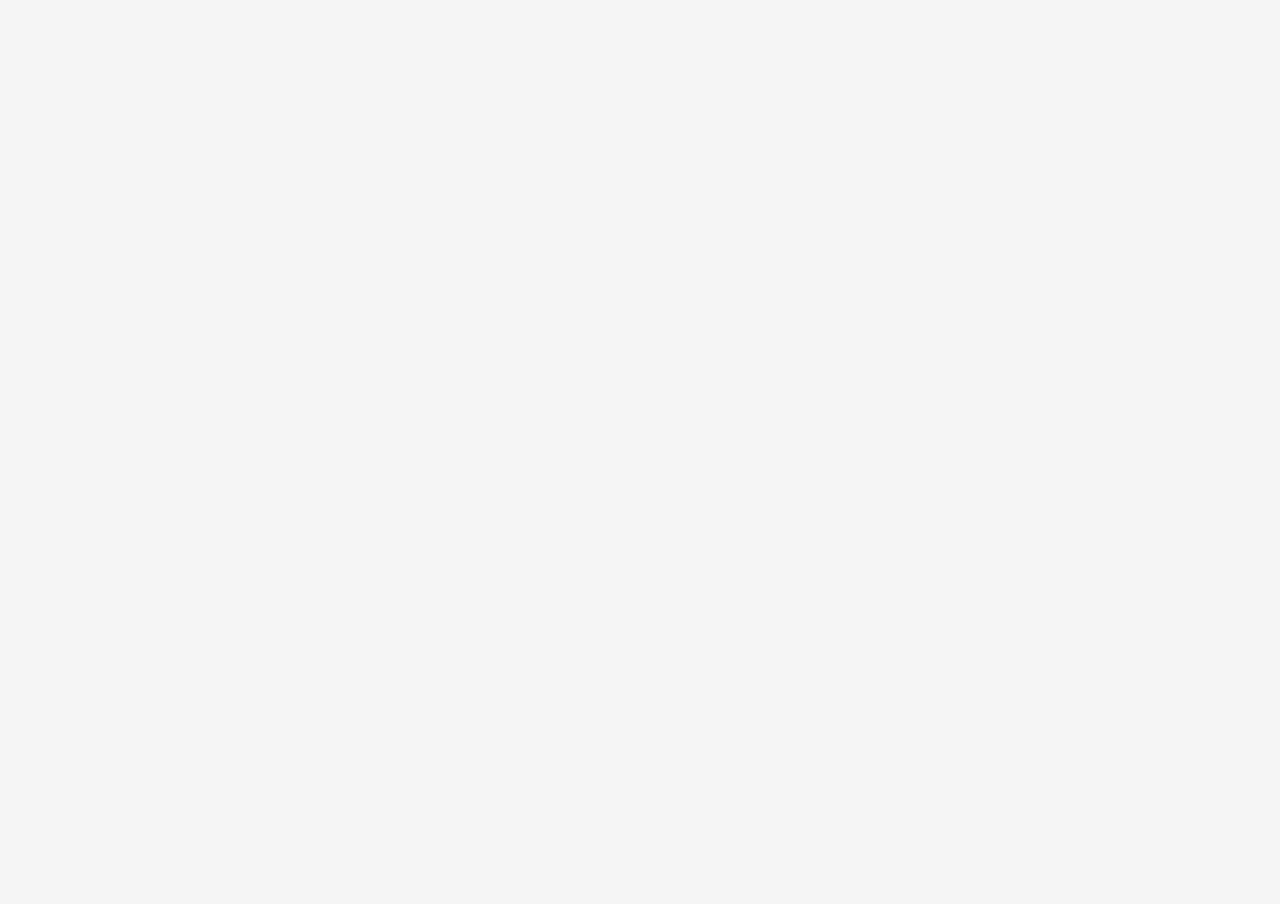
==== index.html @ a0209d15 "Initial CV website" ====
<!DOCTYPE html>
<html lang="en">
<head>
    <meta charset="UTF-8">
    <meta name="viewport" content="width=device-width, initial-scale=1.0">
    <title>My CV</title>

    <style>
        * {
            box-sizing: border-box;
        }

        html,
        body {
            margin: 0;
            padding: 0;
            width: 100%;
            height: 100%;
            background: #f5f5f5;
        }

        iframe {
            width: 100%;
            height: 100vh;
            border: none;
        }
    </style>
</head>

<body>

    <iframe
        src="cv.pdf"
        title="CV">
    </iframe>

</body>
</html>
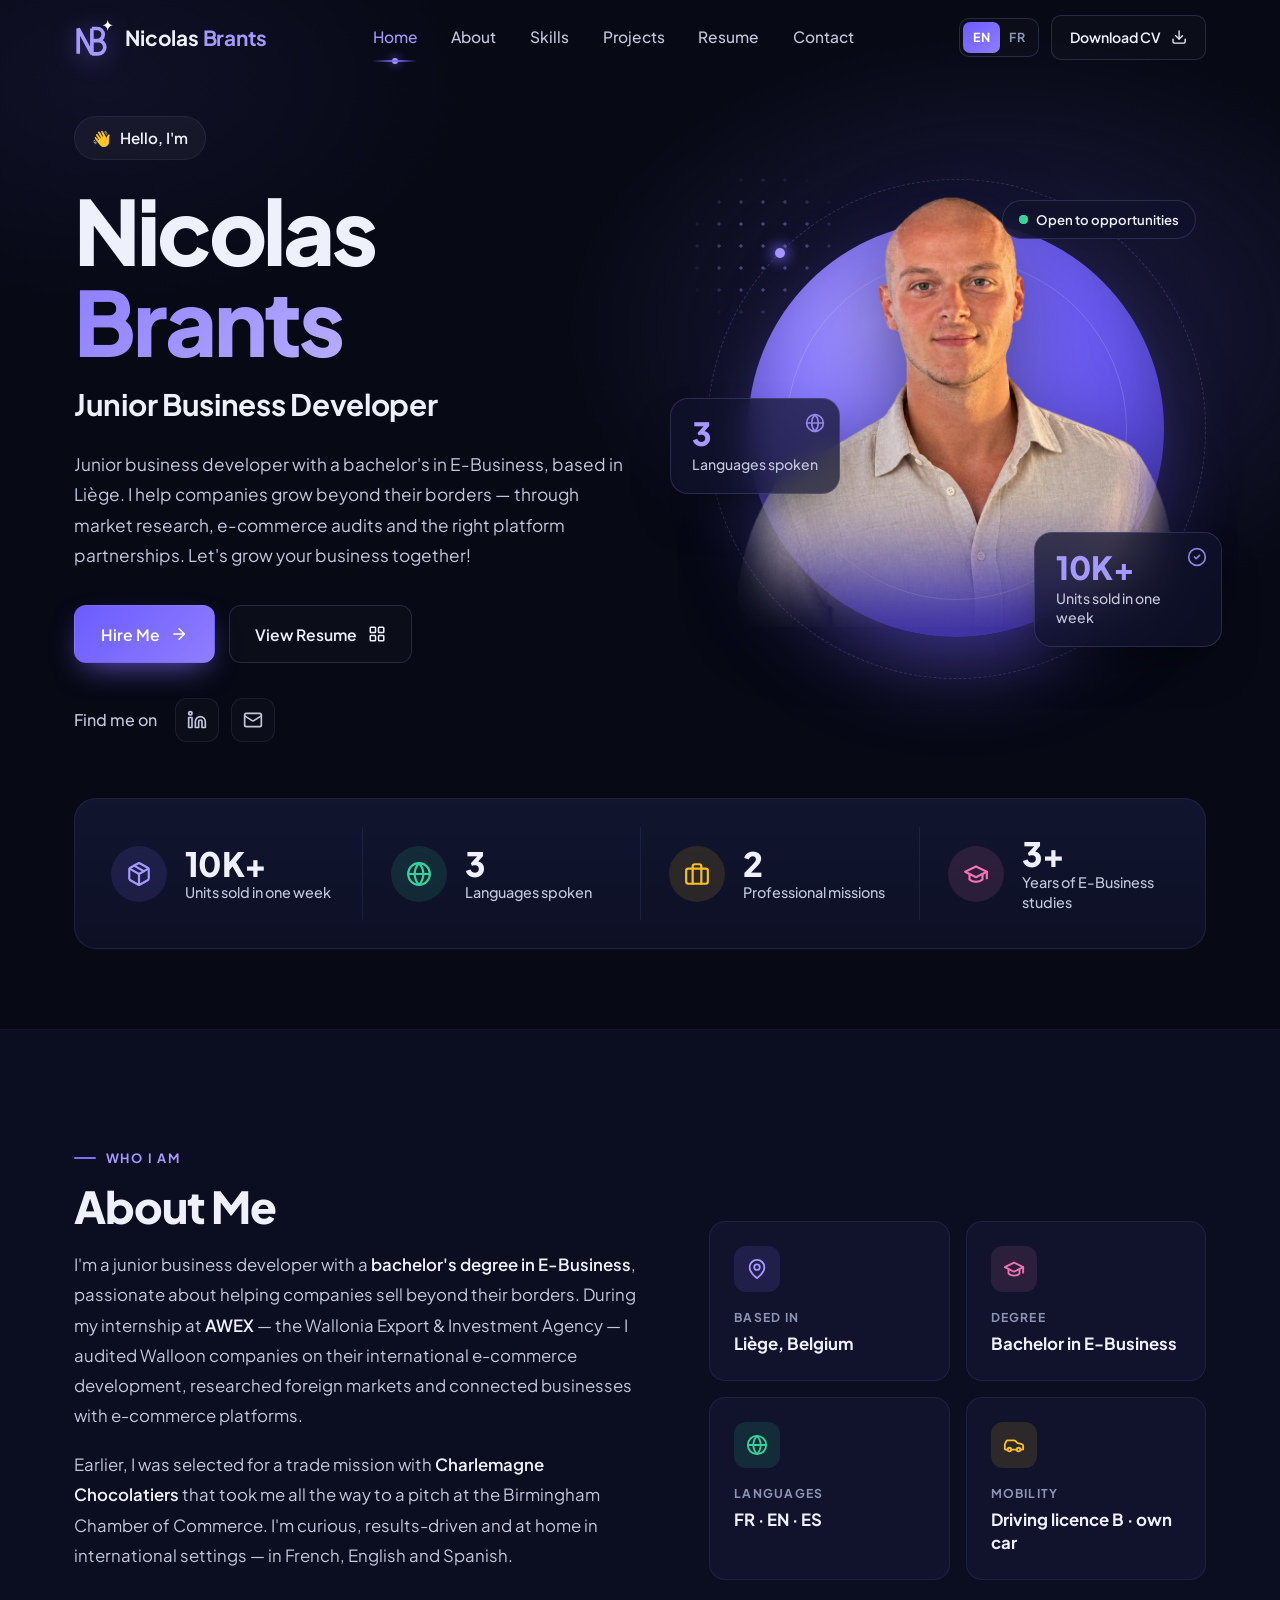
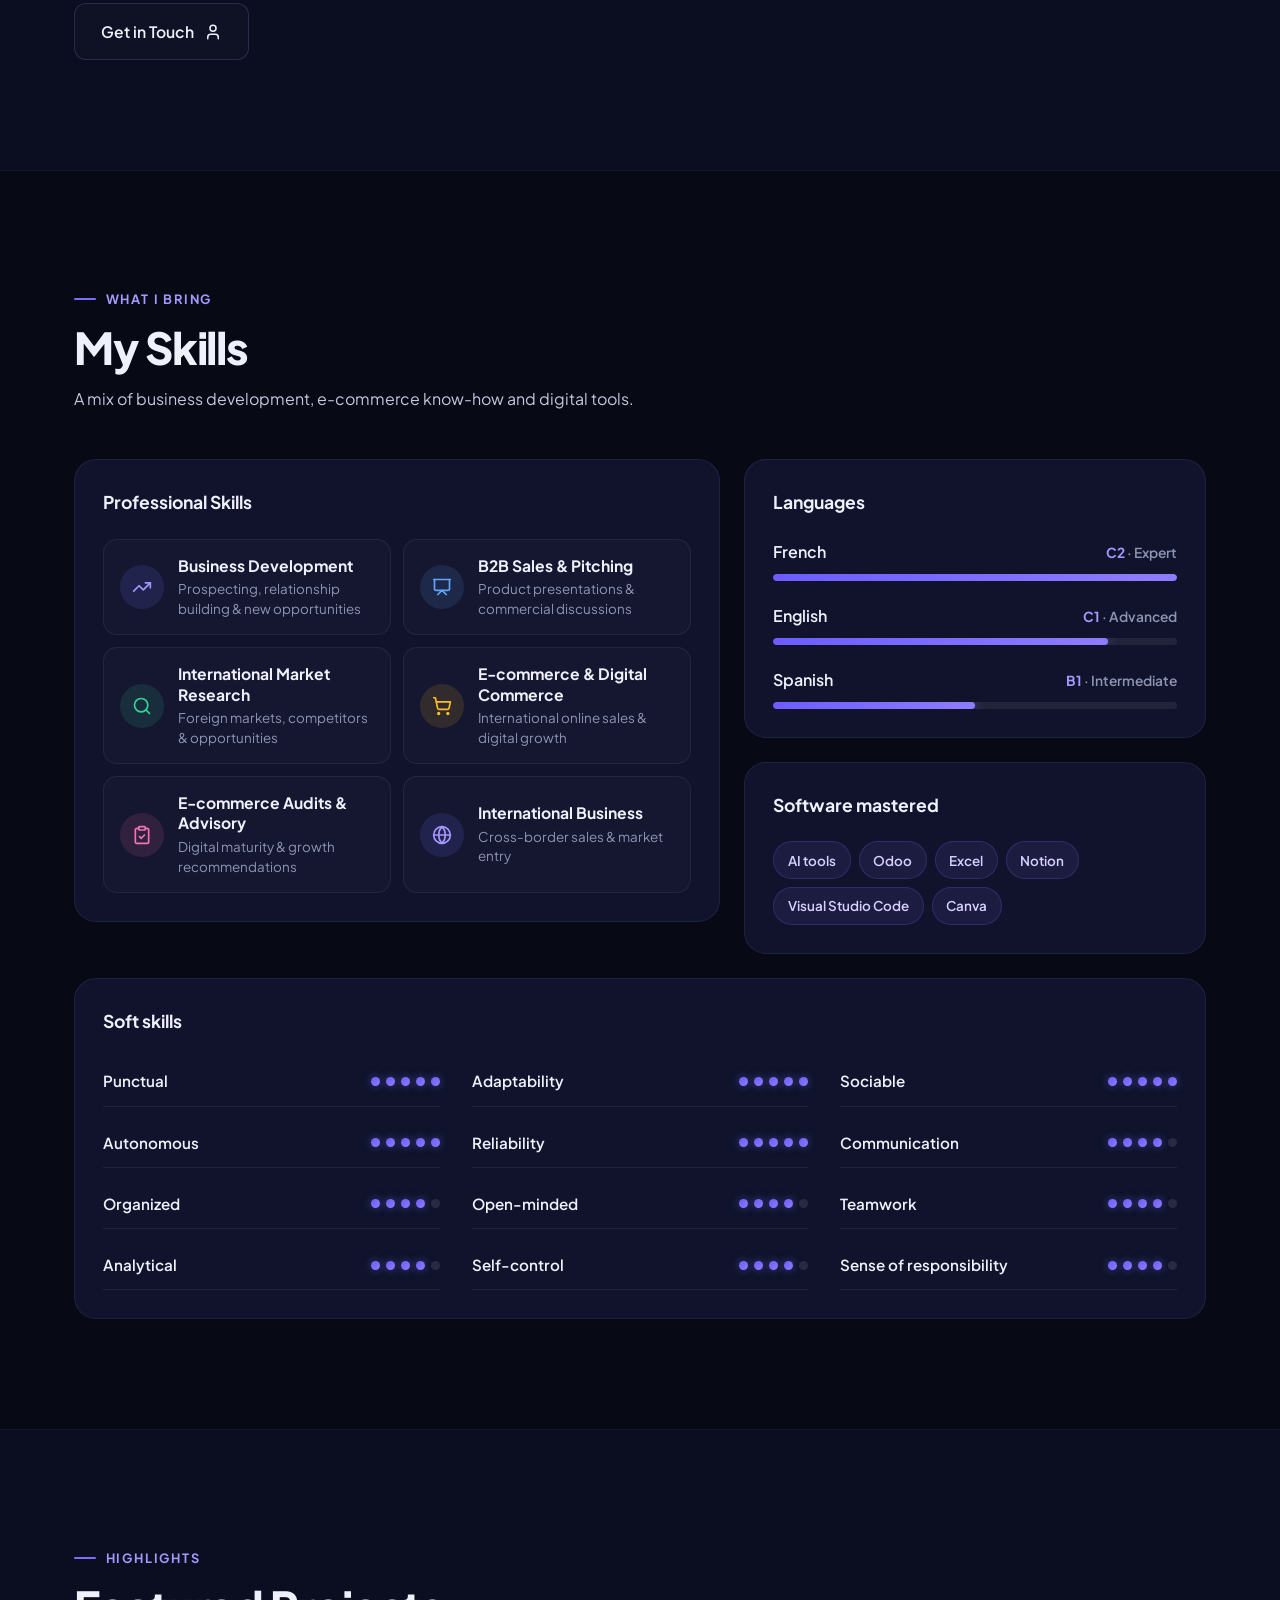
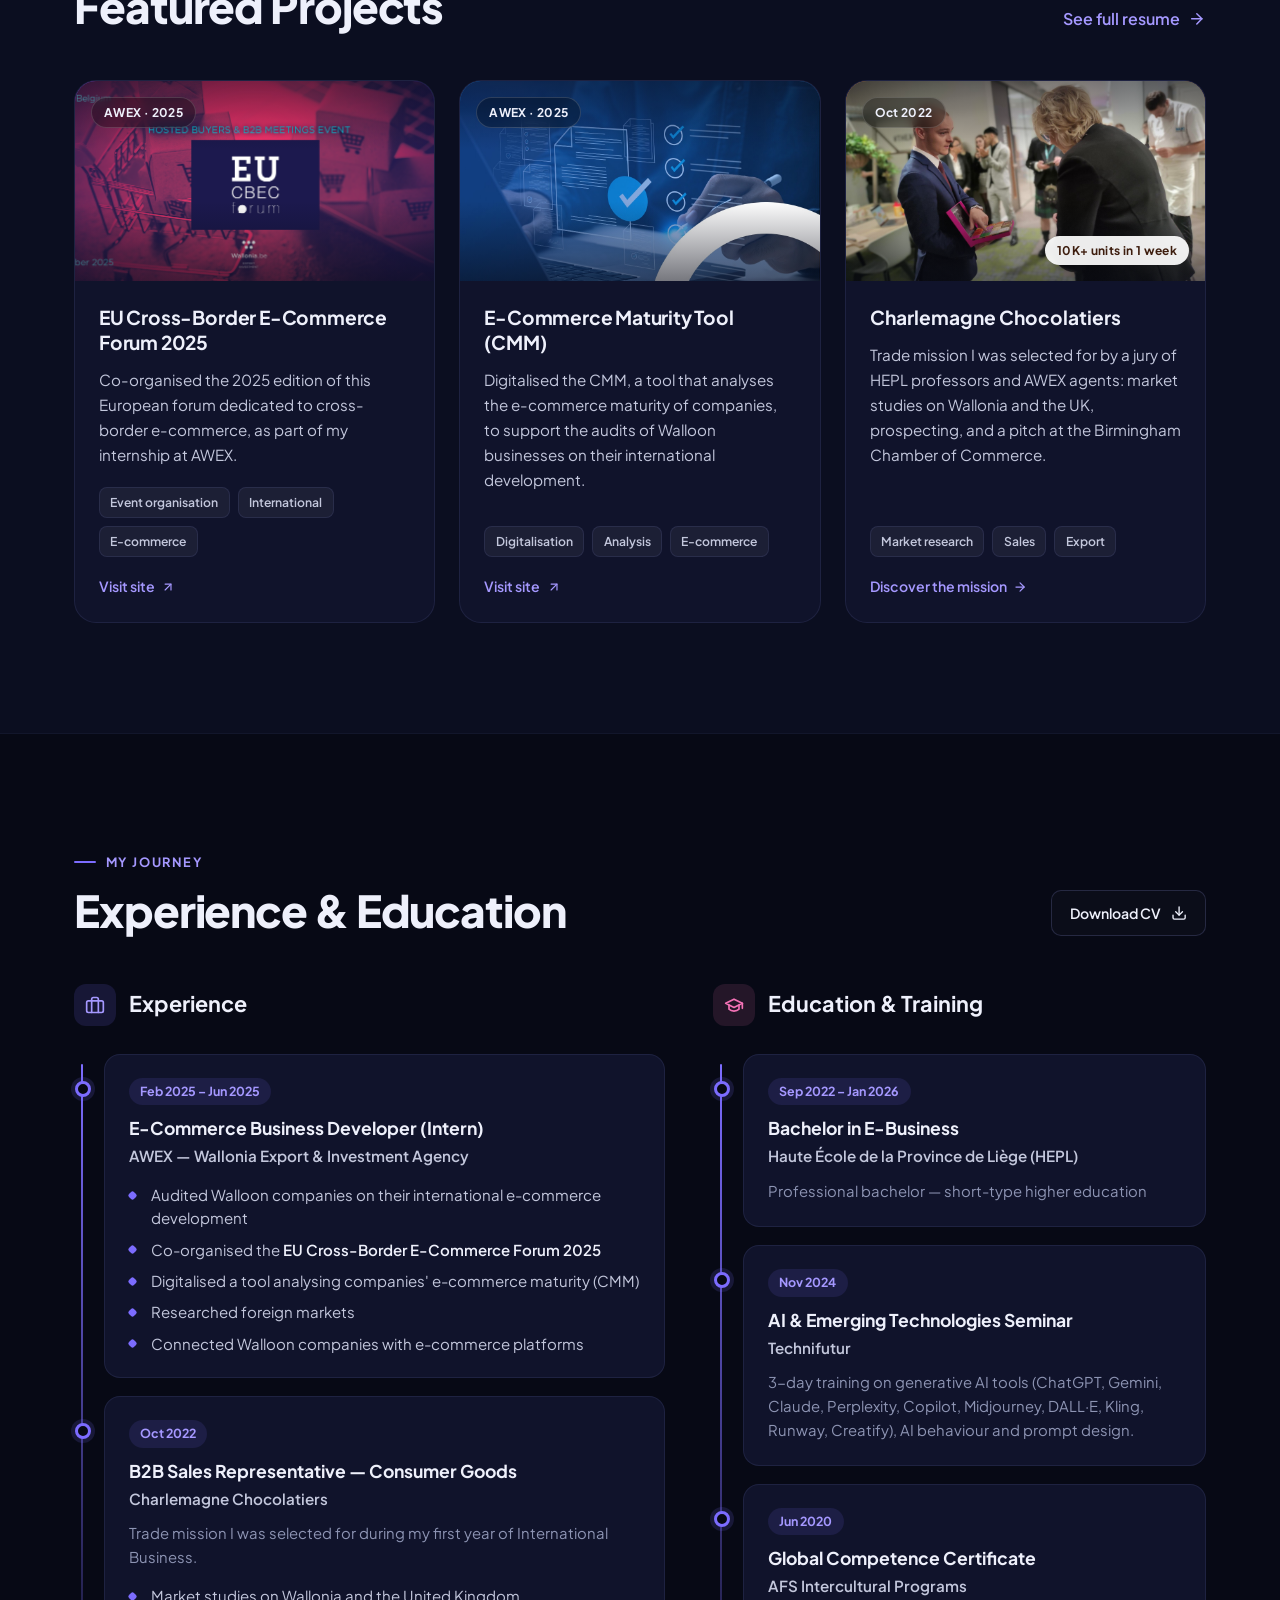
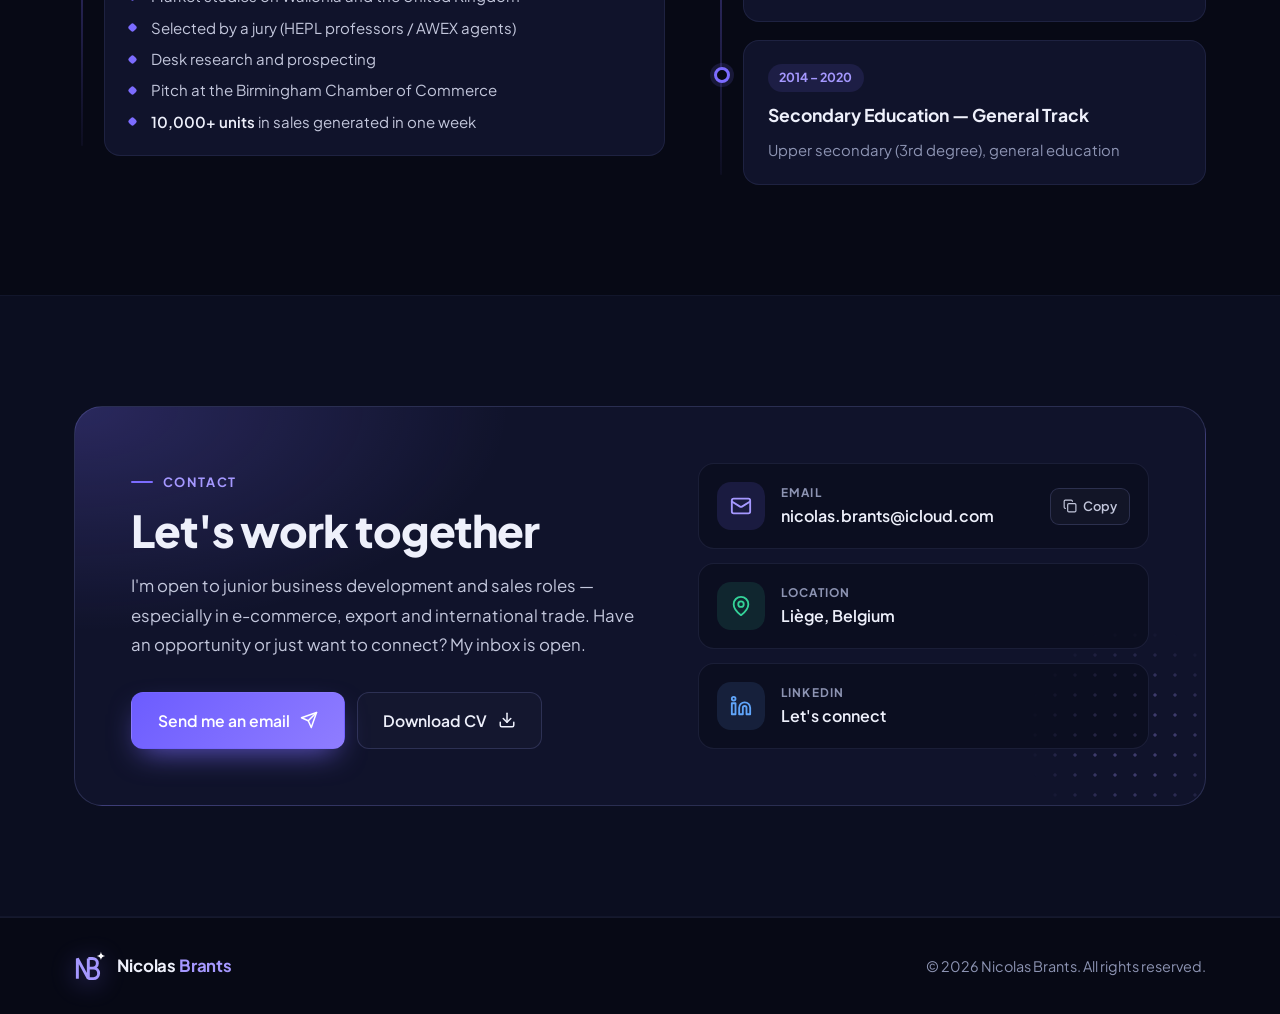
==== commit 0d6bfdb2: "Replace old CV page with the new personal website Bilingual (EN/FR) CV site: hero with portrait, ski" ====
--- a/index.html
+++ b/index.html
@@ -1,38 +1,623 @@
 <!DOCTYPE html>
 <html lang="en">
 <head>
-    <meta charset="UTF-8">
-    <meta name="viewport" content="width=device-width, initial-scale=1.0">
-    <title>My CV</title>
-
-    <style>
-        * {
-            box-sizing: border-box;
-        }
-
-        html,
-        body {
-            margin: 0;
-            padding: 0;
-            width: 100%;
-            height: 100%;
-            background: #f5f5f5;
-        }
-
-        iframe {
-            width: 100%;
-            height: 100vh;
-            border: none;
-        }
-    </style>
+  <meta charset="UTF-8">
+  <meta name="viewport" content="width=device-width, initial-scale=1">
+  <title>Nicolas Brants — Junior Business Developer</title>
+  <meta name="description" content="Nicolas Brants is a junior business developer specialised in e-commerce and international business, based in Liège, Belgium.">
+  <meta name="theme-color" content="#070915">
+  <meta property="og:type" content="website">
+  <meta property="og:title" content="Nicolas Brants — Junior Business Developer">
+  <meta property="og:description" content="Junior business developer specialised in e-commerce and international business, based in Liège, Belgium.">
+  <link rel="icon" href="assets/favicon.svg" type="image/svg+xml">
+  <link rel="preconnect" href="https://fonts.googleapis.com">
+  <link rel="preconnect" href="https://fonts.gstatic.com" crossorigin>
+  <link href="https://fonts.googleapis.com/css2?family=Plus+Jakarta+Sans:wght@400;500;600;700;800&display=swap" rel="stylesheet">
+  <link rel="stylesheet" href="css/styles.css">
+  <script>document.documentElement.classList.add('js');</script>
 </head>
-
 <body>
 
-    <iframe
-        src="cv.pdf"
-        title="CV">
-    </iframe>
-
+  <!-- Icon sprite -->
+  <svg width="0" height="0" style="position:absolute" aria-hidden="true">
+    <defs>
+      <g id="logo-nb">
+        <path d="M24 74V26L50 74V26M50 26H60A11.5 11.5 0 0 1 60 49H50M50 49H62A12.5 12.5 0 0 1 62 74H50" fill="none" stroke="#a598ff" stroke-width="7" stroke-linejoin="bevel"/>
+        <path d="M80 10Q81.2 18.8 90 20Q81.2 21.2 80 30Q78.8 21.2 70 20Q78.8 18.8 80 10Z" fill="#fff"/>
+      </g>
+    </defs>
+    <symbol id="i-arrow-right" viewBox="0 0 24 24"><path d="M5 12h14"/><path d="m12 5 7 7-7 7"/></symbol>
+    <symbol id="i-arrow-up-right" viewBox="0 0 24 24"><path d="M7 7h10v10"/><path d="M7 17 17 7"/></symbol>
+    <symbol id="i-arrow-up" viewBox="0 0 24 24"><path d="m5 12 7-7 7 7"/><path d="M12 19V5"/></symbol>
+    <symbol id="i-download" viewBox="0 0 24 24"><path d="M21 15v4a2 2 0 0 1-2 2H5a2 2 0 0 1-2-2v-4"/><path d="m7 10 5 5 5-5"/><path d="M12 15V3"/></symbol>
+    <symbol id="i-grid" viewBox="0 0 24 24"><rect width="7" height="7" x="3" y="3" rx="1"/><rect width="7" height="7" x="14" y="3" rx="1"/><rect width="7" height="7" x="14" y="14" rx="1"/><rect width="7" height="7" x="3" y="14" rx="1"/></symbol>
+    <symbol id="i-linkedin" viewBox="0 0 24 24"><path d="M16 8a6 6 0 0 1 6 6v7h-4v-7a2 2 0 0 0-2-2 2 2 0 0 0-2 2v7h-4v-7a6 6 0 0 1 6-6z"/><rect width="4" height="12" x="2" y="9"/><circle cx="4" cy="4" r="2"/></symbol>
+    <symbol id="i-mail" viewBox="0 0 24 24"><rect width="20" height="16" x="2" y="4" rx="2"/><path d="m22 7-8.97 5.7a1.94 1.94 0 0 1-2.06 0L2 7"/></symbol>
+    <symbol id="i-map-pin" viewBox="0 0 24 24"><path d="M20 10c0 6-8 12-8 12s-8-6-8-12a8 8 0 0 1 16 0Z"/><circle cx="12" cy="10" r="3"/></symbol>
+    <symbol id="i-globe" viewBox="0 0 24 24"><circle cx="12" cy="12" r="10"/><path d="M12 2a14.5 14.5 0 0 0 0 20 14.5 14.5 0 0 0 0-20"/><path d="M2 12h20"/></symbol>
+    <symbol id="i-check-circle" viewBox="0 0 24 24"><circle cx="12" cy="12" r="10"/><path d="m9 12 2 2 4-4"/></symbol>
+    <symbol id="i-trending-up" viewBox="0 0 24 24"><path d="M22 7 13.5 15.5 8.5 10.5 2 17"/><path d="M16 7h6v6"/></symbol>
+    <symbol id="i-briefcase" viewBox="0 0 24 24"><rect width="20" height="14" x="2" y="7" rx="2"/><path d="M16 21V5a2 2 0 0 0-2-2h-4a2 2 0 0 0-2 2v16"/></symbol>
+    <symbol id="i-graduation" viewBox="0 0 24 24"><path d="M22 10v6"/><path d="M2 10l10-5 10 5-10 5z"/><path d="M6 12v5c3 3 9 3 12 0v-5"/></symbol>
+    <symbol id="i-award" viewBox="0 0 24 24"><circle cx="12" cy="8" r="6"/><path d="M15.48 12.89 17 22l-5-3-5 3 1.52-9.11"/></symbol>
+    <symbol id="i-cart" viewBox="0 0 24 24"><circle cx="8" cy="21" r="1"/><circle cx="19" cy="21" r="1"/><path d="M2.05 2.05h2l2.66 12.42a2 2 0 0 0 2 1.58h9.78a2 2 0 0 0 1.95-1.57l1.65-7.43H5.12"/></symbol>
+    <symbol id="i-search" viewBox="0 0 24 24"><circle cx="11" cy="11" r="8"/><path d="m21 21-4.3-4.3"/></symbol>
+    <symbol id="i-user" viewBox="0 0 24 24"><path d="M19 21v-2a4 4 0 0 0-4-4H9a4 4 0 0 0-4 4v2"/><circle cx="12" cy="7" r="4"/></symbol>
+    <symbol id="i-clipboard" viewBox="0 0 24 24"><rect width="8" height="4" x="8" y="2" rx="1"/><path d="M16 4h2a2 2 0 0 1 2 2v14a2 2 0 0 1-2 2H6a2 2 0 0 1-2-2V6a2 2 0 0 1 2-2h2"/><path d="m9 14 2 2 4-4"/></symbol>
+    <symbol id="i-calendar" viewBox="0 0 24 24"><rect width="18" height="18" x="3" y="4" rx="2"/><path d="M16 2v4"/><path d="M8 2v4"/><path d="M3 10h18"/></symbol>
+    <symbol id="i-presentation" viewBox="0 0 24 24"><path d="M2 3h20"/><path d="M21 3v11a2 2 0 0 1-2 2H5a2 2 0 0 1-2-2V3"/><path d="m7 21 5-5 5 5"/></symbol>
+    <symbol id="i-monitor" viewBox="0 0 24 24"><rect width="20" height="14" x="2" y="3" rx="2"/><path d="M8 21h8"/><path d="M12 17v4"/></symbol>
+    <symbol id="i-sparkles" viewBox="0 0 24 24"><path d="M9.94 15.5A2 2 0 0 0 8.5 14.06l-6.14-1.58a.5.5 0 0 1 0-.96L8.5 9.94A2 2 0 0 0 9.94 8.5l1.58-6.14a.5.5 0 0 1 .96 0L14.06 8.5a2 2 0 0 0 1.44 1.44l6.14 1.58a.5.5 0 0 1 0 .96L15.5 14.06a2 2 0 0 0-1.44 1.44l-1.58 6.14a.5.5 0 0 1-.96 0z"/><path d="M20 3v4"/><path d="M22 5h-4"/></symbol>
+    <symbol id="i-package" viewBox="0 0 24 24"><path d="m7.5 4.27 9 5.15"/><path d="M21 8a2 2 0 0 0-1-1.73l-7-4a2 2 0 0 0-2 0l-7 4A2 2 0 0 0 3 8v8a2 2 0 0 0 1 1.73l7 4a2 2 0 0 0 2 0l7-4A2 2 0 0 0 21 16Z"/><path d="m3.3 7 8.7 5 8.7-5"/><path d="M12 22V12"/></symbol>
+    <symbol id="i-car" viewBox="0 0 24 24"><path d="M19 17h2c.6 0 1-.4 1-1v-3c0-.9-.7-1.7-1.5-1.9C18.7 10.6 16 10 16 10s-1.3-1.4-2.2-2.3c-.5-.4-1.1-.7-1.8-.7H5c-.6 0-1.1.4-1.4.9l-1.4 2.9A3.7 3.7 0 0 0 2 12v4c0 .6.4 1 1 1h2"/><circle cx="7" cy="17" r="2"/><path d="M9 17h6"/><circle cx="17" cy="17" r="2"/></symbol>
+    <symbol id="i-menu" viewBox="0 0 24 24"><path d="M4 6h16"/><path d="M4 12h16"/><path d="M4 18h16"/></symbol>
+    <symbol id="i-x" viewBox="0 0 24 24"><path d="M18 6 6 18"/><path d="m6 6 12 12"/></symbol>
+    <symbol id="i-copy" viewBox="0 0 24 24"><rect width="14" height="14" x="8" y="8" rx="2"/><path d="M4 16c-1.1 0-2-.9-2-2V4c0-1.1.9-2 2-2h10c1.1 0 2 .9 2 2"/></symbol>
+    <symbol id="i-send" viewBox="0 0 24 24"><path d="m22 2-7 20-4-9-9-4Z"/><path d="M22 2 11 13"/></symbol>
+  </svg>
+
+  <a class="skip-link" href="#main" data-i18n="nav.skip">Skip to content</a>
+
+  <!-- ============ HEADER ============ -->
+  <header class="site-header">
+    <div class="container nav-wrap">
+      <a href="#home" class="brand" aria-label="Nicolas Brants">
+        <svg class="brand-mark" viewBox="16 6 76 76" aria-hidden="true"><use href="#logo-nb"/></svg>
+        <span class="brand-name">Nicolas <span class="accent">Brants</span></span>
+      </a>
+
+      <nav class="nav" id="nav" data-i18n-attr="aria-label:nav.label" aria-label="Main navigation">
+        <ul class="nav-links">
+          <li><a href="#home" data-i18n="nav.home">Home</a></li>
+          <li><a href="#about" data-i18n="nav.about">About</a></li>
+          <li><a href="#skills" data-i18n="nav.skills">Skills</a></li>
+          <li><a href="#projects" data-i18n="nav.projects">Projects</a></li>
+          <li><a href="#resume" data-i18n="nav.resume">Resume</a></li>
+          <li><a href="#contact" data-i18n="nav.contact">Contact</a></li>
+        </ul>
+        <a class="btn btn-primary nav-cv-mobile" href="assets/Nicolas-Brants-CV.pdf" data-i18n-attr="href:cv.file" download>
+          <span data-i18n="nav.cv">Download CV</span>
+          <svg class="icon" aria-hidden="true"><use href="#i-download"/></svg>
+        </a>
+      </nav>
+
+      <div class="nav-actions">
+        <div class="lang-switch" role="group" data-i18n-attr="aria-label:nav.lang" aria-label="Language">
+          <button type="button" data-lang="en" aria-pressed="true">EN</button>
+          <button type="button" data-lang="fr" aria-pressed="false">FR</button>
+        </div>
+        <a class="btn btn-outline btn-sm cv-btn" href="assets/Nicolas-Brants-CV.pdf" data-i18n-attr="href:cv.file" download>
+          <span data-i18n="nav.cv">Download CV</span>
+          <svg class="icon" aria-hidden="true"><use href="#i-download"/></svg>
+        </a>
+        <button class="menu-toggle" type="button" aria-expanded="false" aria-controls="nav" aria-label="Open menu">
+          <svg class="icon" aria-hidden="true"><use href="#i-menu"/></svg>
+        </button>
+      </div>
+    </div>
+  </header>
+
+  <main id="main">
+
+    <!-- ============ HERO ============ -->
+    <section class="hero" id="home">
+      <div class="container hero-grid">
+        <div class="hero-content">
+          <span class="hello-badge reveal"><span class="wave" aria-hidden="true">👋</span><span data-i18n="hero.hello">Hello, I'm</span></span>
+          <h1 class="hero-name reveal" style="--d:1">Nicolas <span class="gradient-text">Brants</span></h1>
+          <p class="hero-role reveal" style="--d:2" data-i18n="hero.role">Junior Business Developer</p>
+          <p class="hero-pitch reveal" style="--d:3" data-i18n="hero.pitch">Junior business developer with a bachelor's in E-Business, based in Liège. I help companies grow beyond their borders — through market research, e-commerce audits and the right platform partnerships. Let's grow your business together!</p>
+          <div class="hero-ctas reveal" style="--d:4">
+            <a href="#contact" class="btn btn-primary">
+              <span data-i18n="hero.hire">Hire Me</span>
+              <svg class="icon" aria-hidden="true"><use href="#i-arrow-right"/></svg>
+            </a>
+            <a href="#resume" class="btn btn-outline">
+              <span data-i18n="hero.view">View Resume</span>
+              <svg class="icon" aria-hidden="true"><use href="#i-grid"/></svg>
+            </a>
+          </div>
+          <div class="hero-social reveal" style="--d:5">
+            <span data-i18n="hero.find">Find me on</span>
+            <a class="social" href="https://www.linkedin.com/in/nicolas-brants-32a465228/" target="_blank" rel="noopener" aria-label="LinkedIn">
+              <svg class="icon" aria-hidden="true"><use href="#i-linkedin"/></svg>
+            </a>
+            <a class="social" href="mailto:nicolas.brants@icloud.com" aria-label="Email">
+              <svg class="icon" aria-hidden="true"><use href="#i-mail"/></svg>
+            </a>
+          </div>
+        </div>
+
+        <div class="hero-visual reveal" style="--d:2">
+          <div class="dot-grid" aria-hidden="true"></div>
+          <div class="hero-orbit" aria-hidden="true"></div>
+          <div class="hero-circle">
+            <span class="monogram" aria-hidden="true">NB</span>
+          </div>
+          <!-- Cut-out portrait (transparent PNG); the "NB" monogram shows if it's missing -->
+          <img class="hero-photo" src="assets/photo.png" alt="Nicolas Brants" width="900" height="886" onerror="this.remove()">
+
+          <div class="float-card float-card--left">
+            <svg class="icon" aria-hidden="true"><use href="#i-globe"/></svg>
+            <strong data-count="3">3</strong>
+            <span data-i18n="stats.languages">Languages spoken</span>
+          </div>
+          <div class="float-card float-card--right">
+            <svg class="icon" aria-hidden="true"><use href="#i-check-circle"/></svg>
+            <strong data-count="10" data-suffix="K+">10K+</strong>
+            <span data-i18n="stats.units">Units sold in one week</span>
+          </div>
+          <div class="status-pill">
+            <span class="pulse" aria-hidden="true"></span>
+            <span data-i18n="hero.status">Open to opportunities</span>
+          </div>
+        </div>
+      </div>
+
+      <div class="container">
+        <div class="stats-bar reveal">
+          <div class="stat">
+            <span class="stat-icon tint-purple"><svg class="icon" aria-hidden="true"><use href="#i-package"/></svg></span>
+            <div>
+              <strong class="stat-value" data-count="10" data-suffix="K+">10K+</strong>
+              <span class="stat-label" data-i18n="stats.units">Units sold in one week</span>
+            </div>
+          </div>
+          <div class="stat">
+            <span class="stat-icon tint-green"><svg class="icon" aria-hidden="true"><use href="#i-globe"/></svg></span>
+            <div>
+              <strong class="stat-value" data-count="3">3</strong>
+              <span class="stat-label" data-i18n="stats.languages">Languages spoken</span>
+            </div>
+          </div>
+          <div class="stat">
+            <span class="stat-icon tint-orange"><svg class="icon" aria-hidden="true"><use href="#i-briefcase"/></svg></span>
+            <div>
+              <strong class="stat-value" data-count="2">2</strong>
+              <span class="stat-label" data-i18n="stats.missions">Professional missions</span>
+            </div>
+          </div>
+          <div class="stat">
+            <span class="stat-icon tint-pink"><svg class="icon" aria-hidden="true"><use href="#i-graduation"/></svg></span>
+            <div>
+              <strong class="stat-value" data-count="3" data-suffix="+">3+</strong>
+              <span class="stat-label" data-i18n="stats.years">Years of E-Business studies</span>
+            </div>
+          </div>
+        </div>
+      </div>
+    </section>
+
+    <!-- ============ ABOUT ============ -->
+    <section class="section section--alt" id="about" aria-labelledby="about-title">
+      <div class="container about-grid">
+        <div class="about-text reveal">
+          <span class="eyebrow" data-i18n="about.eyebrow">Who I am</span>
+          <h2 class="section-title" id="about-title" data-i18n="about.title">About Me</h2>
+          <p data-i18n="about.p1">I'm a junior business developer with a <strong>bachelor's degree in E-Business</strong>, passionate about helping companies sell beyond their borders. During my internship at <strong>AWEX</strong> — the Wallonia Export &amp; Investment Agency — I audited Walloon companies on their international e-commerce development, researched foreign markets and connected businesses with e-commerce platforms.</p>
+          <p data-i18n="about.p2">Earlier, I was selected for a trade mission with <strong>Charlemagne Chocolatiers</strong> that took me all the way to a pitch at the Birmingham Chamber of Commerce. I'm curious, results-driven and at home in international settings — in French, English and Spanish.</p>
+          <div class="about-actions">
+            <a href="#contact" class="btn btn-outline">
+              <span data-i18n="about.cta">Get in Touch</span>
+              <svg class="icon" aria-hidden="true"><use href="#i-user"/></svg>
+            </a>
+          </div>
+        </div>
+
+        <ul class="facts">
+          <li class="fact reveal" style="--d:1">
+            <span class="fact-icon tint-purple"><svg class="icon" aria-hidden="true"><use href="#i-map-pin"/></svg></span>
+            <span class="fact-label" data-i18n="fact.location">Based in</span>
+            <span class="fact-value" data-i18n="fact.location.value">Liège, Belgium</span>
+          </li>
+          <li class="fact reveal" style="--d:2">
+            <span class="fact-icon tint-pink"><svg class="icon" aria-hidden="true"><use href="#i-graduation"/></svg></span>
+            <span class="fact-label" data-i18n="fact.degree">Degree</span>
+            <span class="fact-value" data-i18n="fact.degree.value">Bachelor in E-Business</span>
+          </li>
+          <li class="fact reveal" style="--d:3">
+            <span class="fact-icon tint-green"><svg class="icon" aria-hidden="true"><use href="#i-globe"/></svg></span>
+            <span class="fact-label" data-i18n="fact.languages">Languages</span>
+            <span class="fact-value">FR · EN · ES</span>
+          </li>
+          <li class="fact reveal" style="--d:4">
+            <span class="fact-icon tint-orange"><svg class="icon" aria-hidden="true"><use href="#i-car"/></svg></span>
+            <span class="fact-label" data-i18n="fact.mobility">Mobility</span>
+            <span class="fact-value" data-i18n="fact.mobility.value">Driving licence B · own car</span>
+          </li>
+        </ul>
+      </div>
+    </section>
+
+    <!-- ============ SKILLS ============ -->
+    <section class="section" id="skills" aria-labelledby="skills-title">
+      <div class="container">
+        <div class="section-head reveal">
+          <div>
+            <span class="eyebrow" data-i18n="skills.eyebrow">What I bring</span>
+            <h2 class="section-title" id="skills-title" data-i18n="skills.title">My Skills</h2>
+            <p class="section-sub" data-i18n="skills.sub">A mix of business development, e-commerce know-how and digital tools.</p>
+          </div>
+        </div>
+
+        <div class="skills-grid">
+          <div class="card reveal">
+            <h3 class="card-title" data-i18n="skills.expertise">Professional Skills</h3>
+            <ul class="expertise">
+              <li class="skill-tile">
+                <span class="tile-icon tint-purple"><svg class="icon" aria-hidden="true"><use href="#i-trending-up"/></svg></span>
+                <div><h4 data-i18n="s1.t">Business Development</h4><p data-i18n="s1.d">Prospecting, relationship building &amp; new opportunities</p></div>
+              </li>
+              <li class="skill-tile">
+                <span class="tile-icon tint-blue"><svg class="icon" aria-hidden="true"><use href="#i-presentation"/></svg></span>
+                <div><h4 data-i18n="s2.t">B2B Sales &amp; Pitching</h4><p data-i18n="s2.d">Product presentations &amp; commercial discussions</p></div>
+              </li>
+              <li class="skill-tile">
+                <span class="tile-icon tint-green"><svg class="icon" aria-hidden="true"><use href="#i-search"/></svg></span>
+                <div><h4 data-i18n="s3.t">International Market Research</h4><p data-i18n="s3.d">Foreign markets, competitors &amp; opportunities</p></div>
+              </li>
+              <li class="skill-tile">
+                <span class="tile-icon tint-orange"><svg class="icon" aria-hidden="true"><use href="#i-cart"/></svg></span>
+                <div><h4 data-i18n="s4.t">E-commerce &amp; Digital Commerce</h4><p data-i18n="s4.d">International online sales &amp; digital growth</p></div>
+              </li>
+              <li class="skill-tile">
+                <span class="tile-icon tint-pink"><svg class="icon" aria-hidden="true"><use href="#i-clipboard"/></svg></span>
+                <div><h4 data-i18n="s5.t">E-commerce Audits &amp; Advisory</h4><p data-i18n="s5.d">Digital maturity &amp; growth recommendations</p></div>
+              </li>
+              <li class="skill-tile">
+                <span class="tile-icon tint-purple"><svg class="icon" aria-hidden="true"><use href="#i-globe"/></svg></span>
+                <div><h4 data-i18n="s6.t">International Business</h4><p data-i18n="s6.d">Cross-border sales &amp; market entry</p></div>
+              </li>
+            </ul>
+          </div>
+
+          <div class="skills-side">
+            <div class="card reveal" style="--d:1">
+              <h3 class="card-title" data-i18n="skills.languages">Languages</h3>
+              <div class="lang">
+                <div class="lang-row"><span class="lang-name" data-i18n="lang.fr">French</span><span class="lang-level"><b>C2</b> · <span data-i18n="lang.c2">Expert</span></span></div>
+                <div class="bar"><span class="bar-fill" style="--level:100%"></span></div>
+              </div>
+              <div class="lang">
+                <div class="lang-row"><span class="lang-name" data-i18n="lang.en">English</span><span class="lang-level"><b>C1</b> · <span data-i18n="lang.c1">Advanced</span></span></div>
+                <div class="bar"><span class="bar-fill" style="--level:83%"></span></div>
+              </div>
+              <div class="lang">
+                <div class="lang-row"><span class="lang-name" data-i18n="lang.es">Spanish</span><span class="lang-level"><b>B1</b> · <span data-i18n="lang.b1">Intermediate</span></span></div>
+                <div class="bar"><span class="bar-fill" style="--level:50%"></span></div>
+              </div>
+            </div>
+
+            <div class="card reveal" style="--d:2">
+              <h3 class="card-title" data-i18n="skills.software">Software mastered</h3>
+              <ul class="chips">
+                <li class="chip" data-i18n="software.ai">AI tools</li>
+                <li class="chip">Odoo</li>
+                <li class="chip">Excel</li>
+                <li class="chip">Notion</li>
+                <li class="chip">Visual Studio Code</li>
+                <li class="chip">Canva</li>
+              </ul>
+            </div>
+          </div>
+        </div>
+
+          <div class="card soft-skills reveal">
+            <h3 class="card-title" data-i18n="skills.soft">Soft skills</h3>
+            <ul class="soft-grid">
+              <li class="soft-skill">
+                <span data-i18n="soft.punctual">Punctual</span>
+                <span class="dots" data-level="5" role="img" aria-label="5/5"><i></i><i></i><i></i><i></i><i></i></span>
+              </li>
+              <li class="soft-skill">
+                <span data-i18n="soft.adaptability">Adaptability</span>
+                <span class="dots" data-level="5" role="img" aria-label="5/5"><i></i><i></i><i></i><i></i><i></i></span>
+              </li>
+              <li class="soft-skill">
+                <span data-i18n="soft.sociable">Sociable</span>
+                <span class="dots" data-level="5" role="img" aria-label="5/5"><i></i><i></i><i></i><i></i><i></i></span>
+              </li>
+              <li class="soft-skill">
+                <span data-i18n="soft.autonomous">Autonomous</span>
+                <span class="dots" data-level="5" role="img" aria-label="5/5"><i></i><i></i><i></i><i></i><i></i></span>
+              </li>
+              <li class="soft-skill">
+                <span data-i18n="soft.reliability">Reliability</span>
+                <span class="dots" data-level="5" role="img" aria-label="5/5"><i></i><i></i><i></i><i></i><i></i></span>
+              </li>
+              <li class="soft-skill">
+                <span data-i18n="soft.communication">Communication</span>
+                <span class="dots" data-level="4" role="img" aria-label="4/5"><i></i><i></i><i></i><i></i><i></i></span>
+              </li>
+              <li class="soft-skill">
+                <span data-i18n="soft.organized">Organized</span>
+                <span class="dots" data-level="4" role="img" aria-label="4/5"><i></i><i></i><i></i><i></i><i></i></span>
+              </li>
+              <li class="soft-skill">
+                <span data-i18n="soft.openminded">Open-minded</span>
+                <span class="dots" data-level="4" role="img" aria-label="4/5"><i></i><i></i><i></i><i></i><i></i></span>
+              </li>
+              <li class="soft-skill">
+                <span data-i18n="soft.teamwork">Teamwork</span>
+                <span class="dots" data-level="4" role="img" aria-label="4/5"><i></i><i></i><i></i><i></i><i></i></span>
+              </li>
+              <li class="soft-skill">
+                <span data-i18n="soft.analytical">Analytical</span>
+                <span class="dots" data-level="4" role="img" aria-label="4/5"><i></i><i></i><i></i><i></i><i></i></span>
+              </li>
+              <li class="soft-skill">
+                <span data-i18n="soft.selfcontrol">Self-control</span>
+                <span class="dots" data-level="4" role="img" aria-label="4/5"><i></i><i></i><i></i><i></i><i></i></span>
+              </li>
+              <li class="soft-skill">
+                <span data-i18n="soft.responsibility">Sense of responsibility</span>
+                <span class="dots" data-level="4" role="img" aria-label="4/5"><i></i><i></i><i></i><i></i><i></i></span>
+              </li>
+            </ul>
+          </div>
+      </div>
+    </section>
+
+    <!-- ============ PROJECTS ============ -->
+    <section class="section section--alt" id="projects" aria-labelledby="projects-title">
+      <div class="container">
+        <div class="section-head reveal">
+          <div>
+            <span class="eyebrow" data-i18n="projects.eyebrow">Highlights</span>
+            <h2 class="section-title" id="projects-title" data-i18n="projects.title">Featured Projects</h2>
+          </div>
+          <a href="#resume" class="link-arrow">
+            <span data-i18n="projects.all">See full resume</span>
+            <svg class="icon" aria-hidden="true"><use href="#i-arrow-right"/></svg>
+          </a>
+        </div>
+
+        <div class="projects-grid">
+          <article class="project project--link reveal">
+            <div class="project-art project-art--1">
+              <img class="project-img" src="assets/projects/forum.jpeg" alt="EU Cross-Border E-Commerce Forum 2025" decoding="async" onerror="this.remove()">
+              <span class="project-badge">AWEX · 2025</span>
+            </div>
+            <div class="project-body">
+              <h3><a class="project-link" href="https://www.wallonieeurope.be/event/eu-cross-border-e-commerce-forum-2025/" target="_blank" rel="noopener">EU Cross-Border E-Commerce Forum 2025</a></h3>
+              <p data-i18n="p1.desc">Co-organised the 2025 edition of this European forum dedicated to cross-border e-commerce, as part of my internship at AWEX.</p>
+              <ul class="tags">
+                <li class="tag" data-i18n="tag.events">Event organisation</li>
+                <li class="tag">International</li>
+                <li class="tag">E-commerce</li>
+              </ul>
+              <span class="project-visit" aria-hidden="true">
+                <span data-i18n="projects.visit">Visit site</span>
+                <svg class="icon"><use href="#i-arrow-up-right"/></svg>
+              </span>
+            </div>
+          </article>
+
+          <article class="project project--link reveal" style="--d:1">
+            <div class="project-art project-art--2">
+              <img class="project-img" src="assets/projects/cmm.jpeg" alt="E-Commerce Maturity Tool (CMM)" decoding="async" onerror="this.remove()">
+              <span class="project-badge">AWEX · 2025</span>
+            </div>
+            <div class="project-body">
+              <h3><a class="project-link" href="https://export.walloniaexportinvestment.be/en/aids-services/e-commerce-support/" target="_blank" rel="noopener"><span data-i18n="p2.title">E-Commerce Maturity Tool (CMM)</span></a></h3>
+              <p data-i18n="p2.desc">Digitalised the CMM, a tool that analyses the e-commerce maturity of companies, to support the audits of Walloon businesses on their international development.</p>
+              <ul class="tags">
+                <li class="tag" data-i18n="tag.digital">Digitalisation</li>
+                <li class="tag" data-i18n="tag.analysis">Analysis</li>
+                <li class="tag">E-commerce</li>
+              </ul>
+              <span class="project-visit" aria-hidden="true">
+                <span data-i18n="projects.visit">Visit site</span>
+                <svg class="icon"><use href="#i-arrow-up-right"/></svg>
+              </span>
+            </div>
+          </article>
+
+          <article class="project project--link project--flip reveal" style="--d:2" id="card-charlemagne">
+            <div class="project-art project-art--3">
+              <img class="project-img" src="assets/projects/charlemagne.JPG" alt="Charlemagne Chocolatiers trade mission to the UK" decoding="async" onerror="this.remove()">
+              <span class="project-badge" data-i18n="p3.badge">Oct 2022</span>
+              <span class="project-metric" data-i18n="p3.metric">10K+ units in 1 week</span>
+            </div>
+            <div class="project-body">
+              <h3><button class="project-link" type="button" aria-haspopup="dialog" aria-controls="story-charlemagne">Charlemagne Chocolatiers</button></h3>
+              <p data-i18n="p3.desc">Trade mission I was selected for by a jury of HEPL professors and AWEX agents: market studies on Wallonia and the UK, prospecting, and a pitch at the Birmingham Chamber of Commerce.</p>
+              <ul class="tags">
+                <li class="tag" data-i18n="tag.research">Market research</li>
+                <li class="tag" data-i18n="tag.sales">Sales</li>
+                <li class="tag">Export</li>
+              </ul>
+              <span class="project-visit" aria-hidden="true">
+                <span data-i18n="projects.story">Discover the mission</span>
+                <svg class="icon"><use href="#i-arrow-right"/></svg>
+              </span>
+            </div>
+          </article>
+        </div>
+      </div>
+    </section>
+
+    <!-- ============ RESUME ============ -->
+    <section class="section" id="resume" aria-labelledby="resume-title">
+      <div class="container">
+        <div class="section-head reveal">
+          <div>
+            <span class="eyebrow" data-i18n="resume.eyebrow">My journey</span>
+            <h2 class="section-title" id="resume-title" data-i18n="resume.title">Experience &amp; Education</h2>
+          </div>
+          <a class="btn btn-outline btn-sm" href="assets/Nicolas-Brants-CV.pdf" data-i18n-attr="href:cv.file" download>
+            <span data-i18n="nav.cv">Download CV</span>
+            <svg class="icon" aria-hidden="true"><use href="#i-download"/></svg>
+          </a>
+        </div>
+
+        <div class="resume-grid">
+          <div>
+            <h3 class="column-title reveal">
+              <span class="ct-icon tint-purple"><svg class="icon" aria-hidden="true"><use href="#i-briefcase"/></svg></span>
+              <span data-i18n="resume.experience">Experience</span>
+            </h3>
+            <ol class="timeline">
+              <li class="tl-item reveal">
+                <span class="tl-date" data-i18n="exp1.date">Feb 2025 – Jun 2025</span>
+                <h4 data-i18n="exp1.title">E-Commerce Business Developer (Intern)</h4>
+                <p class="tl-org" data-i18n="exp1.org">AWEX — Wallonia Export &amp; Investment Agency</p>
+                <ul class="tl-list">
+                  <li data-i18n="exp1.b1">Audited Walloon companies on their international e-commerce development</li>
+                  <li data-i18n="exp1.b2">Co-organised the <strong>EU Cross-Border E-Commerce Forum 2025</strong></li>
+                  <li data-i18n="exp1.b3">Digitalised a tool analysing companies' e-commerce maturity (CMM)</li>
+                  <li data-i18n="exp1.b4">Researched foreign markets</li>
+                  <li data-i18n="exp1.b5">Connected Walloon companies with e-commerce platforms</li>
+                </ul>
+              </li>
+              <li class="tl-item reveal">
+                <span class="tl-date" data-i18n="exp2.date">Oct 2022</span>
+                <h4 data-i18n="exp2.title">B2B Sales Representative — Consumer Goods</h4>
+                <p class="tl-org">Charlemagne Chocolatiers</p>
+                <p class="tl-intro" data-i18n="exp2.intro">Trade mission I was selected for during my first year of International Business.</p>
+                <ul class="tl-list">
+                  <li data-i18n="exp2.b1">Market studies on Wallonia and the United Kingdom</li>
+                  <li data-i18n="exp2.b2">Selected by a jury (HEPL professors / AWEX agents)</li>
+                  <li data-i18n="exp2.b3">Desk research and prospecting</li>
+                  <li data-i18n="exp2.b4">Pitch at the Birmingham Chamber of Commerce</li>
+                  <li data-i18n="exp2.b5"><strong>10,000+ units</strong> in sales generated in one week</li>
+                </ul>
+              </li>
+            </ol>
+          </div>
+
+          <div>
+            <h3 class="column-title reveal">
+              <span class="ct-icon tint-pink"><svg class="icon" aria-hidden="true"><use href="#i-graduation"/></svg></span>
+              <span data-i18n="resume.education">Education &amp; Training</span>
+            </h3>
+            <ol class="timeline">
+              <li class="tl-item reveal">
+                <span class="tl-date" data-i18n="edu1.date">Sep 2022 – Jan 2026</span>
+                <h4 data-i18n="edu1.title">Bachelor in E-Business</h4>
+                <p class="tl-org">Haute École de la Province de Liège (HEPL)</p>
+                <p class="tl-desc" data-i18n="edu1.desc">Professional bachelor — short-type higher education</p>
+              </li>
+              <li class="tl-item reveal">
+                <span class="tl-date" data-i18n="train1.date">Nov 2024</span>
+                <h4 data-i18n="train1.title">AI &amp; Emerging Technologies Seminar</h4>
+                <p class="tl-org">Technifutur</p>
+                <p class="tl-desc" data-i18n="train1.desc">3-day training on generative AI tools (ChatGPT, Gemini, Claude, Perplexity, Copilot, Midjourney, DALL·E, Kling, Runway, Creatify), AI behaviour and prompt design.</p>
+              </li>
+              <li class="tl-item reveal">
+                <span class="tl-date" data-i18n="cert1.date">Jun 2020</span>
+                <h4>Global Competence Certificate</h4>
+                <p class="tl-org">AFS Intercultural Programs</p>
+              </li>
+              <li class="tl-item reveal">
+                <span class="tl-date">2014 – 2020</span>
+                <h4 data-i18n="edu2.title">Secondary Education — General Track</h4>
+                <p class="tl-desc" data-i18n="edu2.desc">Upper secondary (3rd degree), general education</p>
+              </li>
+            </ol>
+          </div>
+        </div>
+      </div>
+    </section>
+
+    <!-- ============ CONTACT ============ -->
+    <section class="section section--alt" id="contact" aria-labelledby="contact-title">
+      <div class="container">
+        <div class="contact-card reveal">
+          <div class="contact-intro">
+            <span class="eyebrow">Contact</span>
+            <h2 class="section-title" id="contact-title" data-i18n="contact.title">Let's work together</h2>
+            <p class="contact-text" data-i18n="contact.text">I'm open to junior business development and sales roles — especially in e-commerce, export and international trade. Have an opportunity or just want to connect? My inbox is open.</p>
+            <div class="contact-ctas">
+              <a href="mailto:nicolas.brants@icloud.com" class="btn btn-primary">
+                <span data-i18n="contact.send">Send me an email</span>
+                <svg class="icon" aria-hidden="true"><use href="#i-send"/></svg>
+              </a>
+              <a class="btn btn-outline" href="assets/Nicolas-Brants-CV.pdf" data-i18n-attr="href:cv.file" download>
+                <span data-i18n="nav.cv">Download CV</span>
+                <svg class="icon" aria-hidden="true"><use href="#i-download"/></svg>
+              </a>
+            </div>
+          </div>
+
+          <ul class="contact-list">
+            <li class="contact-item">
+              <span class="ci-icon tint-purple"><svg class="icon" aria-hidden="true"><use href="#i-mail"/></svg></span>
+              <div class="ci-body">
+                <span class="ci-label" data-i18n="contact.email">Email</span>
+                <a class="ci-value" href="mailto:nicolas.brants@icloud.com">nicolas.brants@<wbr>icloud.com</a>
+              </div>
+              <button class="copy-btn" type="button" data-copy="nicolas.brants@icloud.com">
+                <svg class="icon" aria-hidden="true"><use href="#i-copy"/></svg>
+                <span class="copy-label" data-i18n="contact.copy">Copy</span>
+              </button>
+            </li>
+            <li class="contact-item">
+              <span class="ci-icon tint-green"><svg class="icon" aria-hidden="true"><use href="#i-map-pin"/></svg></span>
+              <div class="ci-body">
+                <span class="ci-label" data-i18n="contact.location">Location</span>
+                <span class="ci-value" data-i18n="fact.location.value">Liège, Belgium</span>
+              </div>
+            </li>
+            <li class="contact-item">
+              <span class="ci-icon tint-blue"><svg class="icon" aria-hidden="true"><use href="#i-linkedin"/></svg></span>
+              <div class="ci-body">
+                <span class="ci-label">LinkedIn</span>
+                <a class="ci-value" href="https://www.linkedin.com/in/nicolas-brants-32a465228/" target="_blank" rel="noopener" data-i18n="contact.linkedin">Let's connect</a>
+              </div>
+            </li>
+          </ul>
+        </div>
+      </div>
+    </section>
+  </main>
+
+  <!-- ============ FOOTER ============ -->
+  <footer class="site-footer">
+    <div class="container footer-inner">
+      <a href="#home" class="brand brand--small" aria-label="Nicolas Brants">
+        <svg class="brand-mark" viewBox="16 6 76 76" aria-hidden="true"><use href="#logo-nb"/></svg>
+        <span class="brand-name">Nicolas <span class="accent">Brants</span></span>
+      </a>
+      <p>© <span id="year">2026</span> Nicolas Brants. <span data-i18n="footer.rights">All rights reserved.</span></p>
+    </div>
+  </footer>
+
+  <!-- Charlemagne story: the card flies to the centre and flips to show this on its back -->
+  <dialog class="story-dialog" id="story-charlemagne" aria-labelledby="story-title">
+    <div class="flip">
+      <div class="flip-inner">
+        <div class="flip-face flip-front" aria-hidden="true"></div>
+        <div class="flip-face flip-back">
+          <button class="story-close" type="button" data-i18n-attr="aria-label:story.close" aria-label="Close">
+            <svg class="icon" aria-hidden="true"><use href="#i-x"/></svg>
+          </button>
+          <div class="story-scroll">
+            <span class="eyebrow" data-i18n="story.eyebrow">Charlemagne Chocolatiers · Oct 2022</span>
+            <h2 class="story-title" id="story-title" data-i18n="story.title">Economic Mission — Birmingham, United Kingdom</h2>
+
+            <ul class="story-facts">
+              <li><strong data-i18n="story.f1.v">1 week</strong><span data-i18n="story.f1.l">on the ground in Birmingham</span></li>
+              <li><strong data-i18n="story.f2.v">2 shops</strong><span data-i18n="story.f2.l">independent organic stores</span></li>
+              <li><strong data-i18n="story.f3.v">10,000</strong><span data-i18n="story.f3.l">branded chocolates — potential first order</span></li>
+            </ul>
+
+            <p data-i18n="story.p1">Through a collaboration between <strong>AWEX and HEPL</strong>, I had the opportunity to take part in a real economic mission designed to help Walloon companies explore and develop opportunities in foreign markets, while giving students hands-on experience in international business and export.</p>
+            <p data-i18n="story.p2">Participation was selective. To qualify, I first conducted a <strong>market analysis of Wallonia and the UK</strong>, focusing on either the agri-food or pharmaceutical sector. I then developed a complete export strategy based on a simulated Walloon company entering the UK market. The project was presented to a panel of <strong>AWEX representatives and HEPL professors</strong>, who selected the students they felt were best prepared to represent a Walloon company abroad.</p>
+            <p data-i18n="story.p3">After being selected, I was responsible for finding a company to represent and chose <strong>Charlemagne Chocolatiers</strong>. I developed a prospecting strategy combining desk research, cold calling and cold emailing to identify potential British customers and secure meetings ahead of the mission.</p>
+            <p data-i18n="story.p4">During my week in <strong>Birmingham</strong>, I met with potential clients, visited businesses I had identified as relevant prospects and presented Charlemagne Chocolatiers at the <strong>Birmingham Chamber of Commerce</strong>. The mission resulted in sales to two independent organic shops and, more importantly, a potential agreement with <strong>The Grand Hotel Birmingham</strong> for an initial order of <strong>10,000 branded chocolates</strong>. The agreement also included the possibility of recurring monthly orders of a further 10,000 units if the initial launch was successful.</p>
+            <p data-i18n="story.p5">The experience gave me first-hand exposure to <strong>international prospecting, B2B sales, client meetings, commercial pitching and export business development</strong>, from market research all the way through to negotiating real commercial opportunities.</p>
+          </div>
+        </div>
+      </div>
+    </div>
+  </dialog>
+
+  <a href="#home" class="to-top" data-i18n-attr="aria-label:nav.top" aria-label="Back to top">
+    <svg class="icon" aria-hidden="true"><use href="#i-arrow-up"/></svg>
+  </a>
+
+  <script src="js/i18n.js"></script>
+  <script src="js/main.js"></script>
 </body>
-</html>+</html>
--- a/css/styles.css
+++ b/css/styles.css
@@ -0,0 +1,1358 @@
+/* =========================================================
+   Nicolas Brants — personal CV site
+   ========================================================= */
+
+:root {
+  --bg: #070915;
+  --bg-alt: #0b0e20;
+  --surface: #10132b;
+  --surface-2: #151937;
+  --border: rgba(160, 168, 255, 0.10);
+  --border-strong: rgba(160, 168, 255, 0.18);
+
+  --text: #eef0fb;
+  --text-soft: #c3c7dc;
+  --muted: #8d94b3;
+
+  --accent: #7c6cff;
+  --accent-light: #a598ff;
+  --accent-grad: linear-gradient(135deg, #6c5cff 0%, #8f7dff 100%);
+
+  --purple: #a598ff;
+  --green: #34d399;
+  --orange: #fbbf24;
+  --pink: #f472b6;
+  --blue: #60a5fa;
+
+  --radius: 16px;
+  --radius-lg: 22px;
+  --shadow: 0 24px 50px -20px rgba(0, 0, 0, 0.65);
+  --header-h: 76px;
+  --container: 1180px;
+  --font: "Plus Jakarta Sans", system-ui, -apple-system, "Segoe UI", Roboto, sans-serif;
+}
+
+/* ---------- Base ---------- */
+*, *::before, *::after { box-sizing: border-box; }
+
+html {
+  scroll-behavior: smooth;
+  scroll-padding-top: var(--header-h);
+  -webkit-text-size-adjust: 100%;
+}
+
+body {
+  margin: 0;
+  font-family: var(--font);
+  background: var(--bg);
+  color: var(--text);
+  line-height: 1.6;
+  -webkit-font-smoothing: antialiased;
+  overflow-x: hidden;
+}
+
+img { max-width: 100%; display: block; }
+a { color: inherit; text-decoration: none; }
+button { font: inherit; color: inherit; cursor: pointer; }
+h1, h2, h3, h4, p { margin: 0; }
+ul, ol { margin: 0; padding: 0; list-style: none; }
+::selection { background: rgba(124, 108, 255, 0.4); }
+
+.container {
+  width: 100%;
+  max-width: var(--container);
+  margin-inline: auto;
+  padding-inline: 24px;
+}
+
+.icon {
+  width: 1.1em;
+  height: 1.1em;
+  fill: none;
+  stroke: currentColor;
+  stroke-width: 2;
+  stroke-linecap: round;
+  stroke-linejoin: round;
+  flex-shrink: 0;
+}
+
+.accent { color: var(--accent-light); }
+
+.gradient-text {
+  background: linear-gradient(135deg, #8b7cff 0%, #b8adff 100%);
+  -webkit-background-clip: text;
+  background-clip: text;
+  color: transparent;
+}
+
+:focus-visible {
+  outline: 2px solid var(--accent-light);
+  outline-offset: 3px;
+  border-radius: 6px;
+}
+
+.skip-link {
+  position: fixed;
+  left: 16px;
+  top: -60px;
+  z-index: 100;
+  padding: 10px 16px;
+  border-radius: 10px;
+  background: var(--accent);
+  color: #fff;
+  font-weight: 600;
+  transition: top 0.2s;
+}
+.skip-link:focus { top: 16px; }
+
+/* Colour tints shared by icon badges */
+.tint-purple { background: rgba(124, 108, 255, 0.14); color: var(--purple); }
+.tint-green  { background: rgba(52, 211, 153, 0.12); color: var(--green); }
+.tint-orange { background: rgba(251, 191, 36, 0.12); color: var(--orange); }
+.tint-pink   { background: rgba(244, 114, 182, 0.12); color: var(--pink); }
+.tint-blue   { background: rgba(96, 165, 250, 0.12); color: var(--blue); }
+
+/* ---------- Buttons ---------- */
+.btn {
+  display: inline-flex;
+  align-items: center;
+  justify-content: center;
+  gap: 0.65rem;
+  padding: 0.95rem 1.6rem;
+  border-radius: 12px;
+  border: 1px solid transparent;
+  font-weight: 600;
+  font-size: 0.98rem;
+  white-space: nowrap;
+  transition: transform 0.2s, box-shadow 0.2s, background 0.2s, border-color 0.2s;
+}
+.btn .icon { width: 1.15em; height: 1.15em; transition: transform 0.2s; }
+
+.btn-primary {
+  background: var(--accent-grad);
+  color: #fff;
+  box-shadow: 0 12px 30px -10px rgba(124, 108, 255, 0.75);
+}
+.btn-primary:hover {
+  transform: translateY(-2px);
+  box-shadow: 0 18px 36px -10px rgba(124, 108, 255, 0.9);
+}
+.btn-primary:hover .icon { transform: translateX(3px); }
+
+.btn-outline {
+  border-color: var(--border-strong);
+  background: rgba(255, 255, 255, 0.02);
+}
+.btn-outline:hover {
+  border-color: var(--accent);
+  background: rgba(124, 108, 255, 0.08);
+  transform: translateY(-2px);
+}
+
+.btn-sm { padding: 0.65rem 1.1rem; font-size: 0.88rem; border-radius: 10px; }
+
+/* ---------- Header ---------- */
+.site-header {
+  position: fixed;
+  inset: 0 0 auto;
+  z-index: 50;
+  height: var(--header-h);
+  border-bottom: 1px solid transparent;
+  transition: background 0.3s, border-color 0.3s;
+}
+.site-header.is-scrolled,
+.site-header.menu-open {
+  background: rgba(7, 9, 21, 0.8);
+  -webkit-backdrop-filter: blur(14px);
+  backdrop-filter: blur(14px);
+  border-bottom-color: var(--border);
+}
+
+.nav-wrap {
+  height: 100%;
+  display: flex;
+  align-items: center;
+  justify-content: space-between;
+  gap: 24px;
+}
+
+.brand {
+  display: inline-flex;
+  align-items: center;
+  gap: 0.7rem;
+  font-weight: 700;
+  font-size: 1.3rem;
+  letter-spacing: -0.01em;
+  white-space: nowrap;
+}
+.brand-mark {
+  flex-shrink: 0;
+  width: 40px;
+  height: 40px;
+  overflow: visible;
+  filter: drop-shadow(0 4px 12px rgba(124, 108, 255, 0.45));
+}
+
+.nav-links { display: flex; gap: 2.1rem; }
+.nav-links a {
+  position: relative;
+  display: inline-block;
+  padding: 0.4rem 0;
+  font-weight: 500;
+  font-size: 0.97rem;
+  color: var(--text-soft);
+  transition: color 0.2s;
+}
+.nav-links a:hover { color: var(--text); }
+.nav-links a.is-active { color: var(--accent-light); }
+.nav-links a::before,
+.nav-links a::after {
+  content: "";
+  position: absolute;
+  left: 50%;
+  opacity: 0;
+  transition: opacity 0.25s, transform 0.25s;
+}
+.nav-links a::after {
+  bottom: -6px;
+  width: 100%;
+  height: 2px;
+  border-radius: 2px;
+  background: linear-gradient(90deg, transparent, var(--accent), transparent);
+  transform: translateX(-50%) scaleX(0.3);
+}
+.nav-links a::before {
+  bottom: -8px;
+  width: 6px;
+  height: 6px;
+  border-radius: 50%;
+  background: var(--accent-light);
+  transform: translateX(-50%);
+  box-shadow: 0 0 10px var(--accent);
+}
+.nav-links a.is-active::after { opacity: 1; transform: translateX(-50%) scaleX(1); }
+.nav-links a.is-active::before { opacity: 1; }
+
+.nav-cv-mobile { display: none; }
+
+.nav-actions { display: flex; align-items: center; gap: 12px; }
+
+.lang-switch {
+  display: flex;
+  padding: 3px;
+  border: 1px solid var(--border-strong);
+  border-radius: 10px;
+  background: rgba(255, 255, 255, 0.02);
+}
+.lang-switch button {
+  border: 0;
+  background: none;
+  padding: 0.35rem 0.6rem;
+  border-radius: 7px;
+  font-size: 0.78rem;
+  font-weight: 700;
+  letter-spacing: 0.05em;
+  color: var(--muted);
+  transition: color 0.2s, background 0.2s;
+}
+.lang-switch button:hover { color: var(--text); }
+.lang-switch button[aria-pressed="true"] { background: var(--accent-grad); color: #fff; }
+
+.menu-toggle {
+  display: none;
+  place-items: center;
+  width: 42px;
+  height: 42px;
+  border-radius: 10px;
+  border: 1px solid var(--border-strong);
+  background: rgba(255, 255, 255, 0.02);
+}
+.menu-toggle .icon { width: 22px; height: 22px; }
+
+/* ---------- Hero ---------- */
+.hero {
+  position: relative;
+  padding: calc(var(--header-h) + 40px) 0 80px;
+  overflow: hidden;
+}
+.hero::before {
+  content: "";
+  position: absolute;
+  inset: 0;
+  background:
+    radial-gradient(620px 420px at 78% 32%, rgba(124, 108, 255, 0.2), transparent 70%),
+    radial-gradient(520px 320px at 8% 8%, rgba(124, 108, 255, 0.08), transparent 70%);
+  pointer-events: none;
+}
+
+.hero-grid {
+  position: relative;
+  display: grid;
+  grid-template-columns: 1.05fr 1fr;
+  align-items: center;
+  gap: 48px;
+  min-height: 580px;
+}
+
+.hello-badge {
+  display: inline-flex;
+  align-items: center;
+  gap: 0.6rem;
+  padding: 0.55rem 1.05rem;
+  border-radius: 999px;
+  background: rgba(255, 255, 255, 0.04);
+  border: 1px solid var(--border);
+  font-weight: 600;
+  font-size: 0.95rem;
+}
+.wave {
+  display: inline-block;
+  transform-origin: 70% 70%;
+  animation: wave 2.6s ease-in-out infinite;
+}
+@keyframes wave {
+  0%, 60%, 100% { transform: rotate(0); }
+  10%, 30% { transform: rotate(14deg); }
+  20% { transform: rotate(-8deg); }
+  40% { transform: rotate(-4deg); }
+  50% { transform: rotate(10deg); }
+}
+
+.hero-name {
+  margin-top: 1.5rem;
+  font-size: clamp(3rem, 7vw, 5.6rem);
+  font-weight: 800;
+  line-height: 1.02;
+  letter-spacing: -0.035em;
+}
+.hero-role {
+  margin-top: 0.9rem;
+  font-size: clamp(1.3rem, 2.4vw, 1.85rem);
+  font-weight: 700;
+  letter-spacing: -0.01em;
+}
+.hero-pitch {
+  margin-top: 1.3rem;
+  max-width: 35rem;
+  color: var(--text-soft);
+  font-size: 1.08rem;
+  line-height: 1.75;
+}
+.hero-ctas { margin-top: 2.2rem; display: flex; flex-wrap: wrap; gap: 14px; }
+
+.hero-social {
+  margin-top: 2.2rem;
+  display: flex;
+  align-items: center;
+  gap: 12px;
+  color: var(--text-soft);
+  font-weight: 500;
+}
+.hero-social > span { margin-right: 6px; }
+.social {
+  display: grid;
+  place-items: center;
+  width: 44px;
+  height: 44px;
+  border-radius: 12px;
+  border: 1px solid var(--border);
+  background: rgba(255, 255, 255, 0.02);
+  transition: color 0.2s, border-color 0.2s, background 0.2s, transform 0.2s;
+}
+.social .icon { width: 20px; height: 20px; }
+.social:hover {
+  border-color: var(--accent);
+  background: rgba(124, 108, 255, 0.12);
+  transform: translateY(-2px);
+}
+
+/* Hero visual */
+.hero-visual {
+  position: relative;
+  width: 100%;
+  max-width: 520px;
+  aspect-ratio: 1 / 1;
+  justify-self: end;
+}
+
+.dot-grid {
+  position: absolute;
+  top: 0;
+  left: 0;
+  width: 160px;
+  height: 160px;
+  background-image: radial-gradient(rgba(165, 152, 255, 0.4) 1.5px, transparent 1.7px);
+  background-size: 22px 22px;
+  -webkit-mask-image: radial-gradient(circle at center, #000 35%, transparent 75%);
+  mask-image: radial-gradient(circle at center, #000 35%, transparent 75%);
+}
+
+.hero-orbit {
+  position: absolute;
+  top: 2%;
+  left: 4%;
+  width: 96%;
+  aspect-ratio: 1;
+  border-radius: 50%;
+  border: 1px dashed rgba(165, 152, 255, 0.22);
+  animation: spin 60s linear infinite;
+}
+.hero-orbit::after {
+  content: "";
+  position: absolute;
+  top: 14.6%;
+  left: 14.6%;
+  width: 10px;
+  height: 10px;
+  margin: -5px 0 0 -5px;
+  border-radius: 50%;
+  background: var(--accent-light);
+  box-shadow: 0 0 14px 2px var(--accent);
+}
+@keyframes spin { to { transform: rotate(360deg); } }
+
+.hero-circle {
+  position: absolute;
+  top: 10%;
+  left: 12%;
+  width: 80%;
+  aspect-ratio: 1;
+  border-radius: 50%;
+  display: grid;
+  place-items: center;
+  overflow: hidden;
+  background: radial-gradient(circle at 30% 25%, #a194ff 0%, #6f5ff5 45%, #4636c9 100%);
+  box-shadow:
+    0 40px 90px -25px rgba(111, 95, 245, 0.7),
+    inset 0 -30px 60px rgba(0, 0, 0, 0.25);
+}
+.hero-circle::before {
+  content: "";
+  position: absolute;
+  inset: 9%;
+  border-radius: 50%;
+  border: 1px solid rgba(255, 255, 255, 0.16);
+}
+.monogram {
+  position: relative;
+  font-size: clamp(5rem, 11vw, 9rem);
+  font-weight: 800;
+  letter-spacing: -0.05em;
+  color: rgba(255, 255, 255, 0.95);
+  text-shadow: 0 12px 40px rgba(30, 15, 120, 0.45);
+}
+/* Cut-out portrait standing in front of the circle, head rising above it */
+.hero-photo {
+  position: absolute;
+  z-index: 1;
+  bottom: 12%;
+  left: 10%;
+  width: 84%;
+  height: auto;
+  filter: drop-shadow(0 24px 40px rgba(5, 4, 30, 0.45));
+  /* the fade into the circle is baked into the PNG */
+}
+.hero-visual:has(.hero-photo) .monogram { display: none; }
+
+.float-card {
+  position: absolute;
+  z-index: 2;
+  display: flex;
+  flex-direction: column;
+  gap: 0.35rem;
+  min-width: 158px;
+  padding: 1.15rem 1.3rem;
+  border-radius: 18px;
+  background: rgba(16, 19, 43, 0.72);
+  border: 1px solid var(--border-strong);
+  -webkit-backdrop-filter: blur(14px);
+  backdrop-filter: blur(14px);
+  box-shadow: var(--shadow);
+  animation: float 6s ease-in-out infinite;
+}
+.float-card strong {
+  font-size: 2rem;
+  font-weight: 800;
+  line-height: 1;
+  color: var(--accent-light);
+}
+.float-card span {
+  max-width: 9rem;
+  font-size: 0.88rem;
+  font-weight: 500;
+  line-height: 1.4;
+  color: var(--text-soft);
+}
+.float-card .icon {
+  position: absolute;
+  top: 14px;
+  right: 14px;
+  width: 20px;
+  height: 20px;
+  color: var(--accent-light);
+  opacity: 0.85;
+}
+.float-card--left { left: -3%; top: 44%; }
+.float-card--right { right: -3%; bottom: 8%; animation-delay: -3s; }
+@keyframes float {
+  0%, 100% { transform: translateY(0); }
+  50% { transform: translateY(-10px); }
+}
+
+.status-pill {
+  position: absolute;
+  z-index: 2;
+  top: 6%;
+  right: 2%;
+  display: inline-flex;
+  align-items: center;
+  gap: 0.55rem;
+  padding: 0.5rem 0.95rem;
+  border-radius: 999px;
+  background: rgba(16, 19, 43, 0.78);
+  border: 1px solid var(--border-strong);
+  -webkit-backdrop-filter: blur(12px);
+  backdrop-filter: blur(12px);
+  font-size: 0.82rem;
+  font-weight: 600;
+}
+.pulse {
+  position: relative;
+  width: 9px;
+  height: 9px;
+  border-radius: 50%;
+  background: var(--green);
+}
+.pulse::after {
+  content: "";
+  position: absolute;
+  inset: 0;
+  border-radius: 50%;
+  background: var(--green);
+  animation: pulse 2s ease-out infinite;
+}
+@keyframes pulse {
+  0% { transform: scale(1); opacity: 0.7; }
+  100% { transform: scale(2.8); opacity: 0; }
+}
+
+/* Stats bar */
+.stats-bar {
+  margin-top: 56px;
+  display: grid;
+  grid-template-columns: repeat(4, 1fr);
+  padding: 28px 8px;
+  border-radius: var(--radius-lg);
+  background: linear-gradient(180deg, rgba(21, 25, 55, 0.75), rgba(16, 19, 43, 0.75));
+  border: 1px solid var(--border);
+}
+.stat {
+  display: flex;
+  align-items: center;
+  gap: 18px;
+  padding: 8px 28px;
+  border-left: 1px solid var(--border);
+}
+.stat:first-child { border-left: 0; }
+.stat-icon {
+  display: grid;
+  place-items: center;
+  flex-shrink: 0;
+  width: 56px;
+  height: 56px;
+  border-radius: 50%;
+}
+.stat-icon .icon { width: 26px; height: 26px; }
+.stat-value {
+  display: block;
+  font-size: 2.1rem;
+  font-weight: 800;
+  line-height: 1.1;
+  letter-spacing: -0.02em;
+}
+.stat-label {
+  display: block;
+  font-size: 0.9rem;
+  font-weight: 500;
+  line-height: 1.4;
+  color: var(--text-soft);
+}
+
+/* ---------- Sections ---------- */
+.section { padding: 110px 0; }
+.section--alt {
+  background: var(--bg-alt);
+  border-block: 1px solid rgba(160, 168, 255, 0.05);
+}
+
+.section-head {
+  display: flex;
+  align-items: flex-end;
+  justify-content: space-between;
+  gap: 24px;
+  margin-bottom: 48px;
+}
+
+.eyebrow {
+  display: inline-flex;
+  align-items: center;
+  gap: 0.6rem;
+  margin-bottom: 0.8rem;
+  font-size: 0.8rem;
+  font-weight: 700;
+  letter-spacing: 0.14em;
+  text-transform: uppercase;
+  color: var(--accent-light);
+}
+.eyebrow::before {
+  content: "";
+  width: 22px;
+  height: 2px;
+  border-radius: 2px;
+  background: var(--accent);
+}
+
+.section-title {
+  font-size: clamp(2rem, 4vw, 2.75rem);
+  font-weight: 800;
+  line-height: 1.15;
+  letter-spacing: -0.025em;
+}
+.section-sub { margin-top: 0.8rem; max-width: 36rem; color: var(--text-soft); }
+
+.link-arrow {
+  display: inline-flex;
+  align-items: center;
+  gap: 0.5rem;
+  font-weight: 600;
+  color: var(--accent-light);
+  white-space: nowrap;
+}
+.link-arrow .icon { transition: transform 0.2s; }
+.link-arrow:hover .icon { transform: translateX(4px); }
+
+.card {
+  padding: 28px;
+  border-radius: var(--radius-lg);
+  background: var(--surface);
+  border: 1px solid var(--border);
+}
+.card-title { margin-bottom: 22px; font-size: 1.1rem; font-weight: 700; }
+
+/* ---------- About ---------- */
+.about-grid {
+  display: grid;
+  grid-template-columns: 1.15fr 1fr;
+  gap: 64px;
+  align-items: center;
+}
+.about-text p {
+  margin-top: 1.15rem;
+  font-size: 1.05rem;
+  line-height: 1.8;
+  color: var(--text-soft);
+}
+.about-text p strong { color: var(--text); font-weight: 600; }
+.about-actions { margin-top: 2rem; display: flex; flex-wrap: wrap; gap: 12px; }
+
+.facts { display: grid; grid-template-columns: 1fr 1fr; gap: 16px; }
+.fact {
+  display: flex;
+  flex-direction: column;
+  padding: 24px;
+  border-radius: var(--radius);
+  background: var(--surface);
+  border: 1px solid var(--border);
+  transition: border-color 0.25s, transform 0.25s;
+}
+.fact:hover { border-color: var(--border-strong); transform: translateY(-3px); }
+.fact-icon {
+  display: grid;
+  place-items: center;
+  width: 46px;
+  height: 46px;
+  margin-bottom: 16px;
+  border-radius: 12px;
+}
+.fact-icon .icon { width: 22px; height: 22px; }
+.fact-label {
+  font-size: 0.76rem;
+  font-weight: 700;
+  letter-spacing: 0.1em;
+  text-transform: uppercase;
+  color: var(--muted);
+}
+.fact-value { margin-top: 0.3rem; font-size: 1.05rem; font-weight: 700; line-height: 1.4; }
+
+/* ---------- Skills ---------- */
+.skills-grid {
+  display: grid;
+  grid-template-columns: 1.4fr 1fr;
+  gap: 24px;
+  align-items: start;
+}
+.expertise { display: grid; grid-template-columns: 1fr 1fr; gap: 12px; }
+.skill-tile {
+  display: flex;
+  align-items: center;
+  gap: 14px;
+  padding: 16px;
+  border-radius: 14px;
+  background: rgba(255, 255, 255, 0.02);
+  border: 1px solid var(--border);
+  transition: border-color 0.25s, background 0.25s;
+}
+.skill-tile:hover { border-color: rgba(124, 108, 255, 0.45); background: rgba(124, 108, 255, 0.06); }
+.tile-icon {
+  display: grid;
+  place-items: center;
+  flex-shrink: 0;
+  width: 44px;
+  height: 44px;
+  border-radius: 50%;
+}
+.tile-icon .icon { width: 20px; height: 20px; }
+.skill-tile h4 { font-size: 0.98rem; font-weight: 700; line-height: 1.3; }
+.skill-tile p { margin-top: 0.2rem; font-size: 0.84rem; line-height: 1.45; color: var(--muted); }
+
+.skills-side { display: flex; flex-direction: column; gap: 24px; }
+
+.lang + .lang { margin-top: 22px; }
+.lang-row {
+  display: flex;
+  justify-content: space-between;
+  align-items: baseline;
+  gap: 12px;
+  margin-bottom: 0.6rem;
+}
+.lang-name { font-weight: 600; }
+.lang-level { font-size: 0.86rem; font-weight: 600; color: var(--muted); }
+.lang-level b { color: var(--accent-light); }
+.bar {
+  height: 7px;
+  border-radius: 99px;
+  background: rgba(255, 255, 255, 0.07);
+  overflow: hidden;
+}
+.bar-fill {
+  display: block;
+  width: 0;
+  height: 100%;
+  border-radius: inherit;
+  background: var(--accent-grad);
+  box-shadow: 0 0 12px rgba(124, 108, 255, 0.6);
+  transition: width 1.4s cubic-bezier(0.2, 0.8, 0.2, 1) 0.2s;
+}
+html:not(.js) .bar-fill,
+.is-visible .bar-fill { width: var(--level); }
+
+.chips { display: flex; flex-wrap: wrap; gap: 8px; }
+.chip {
+  padding: 0.45rem 0.85rem;
+  border-radius: 999px;
+  font-size: 0.84rem;
+  font-weight: 600;
+  color: #d6d0ff;
+  background: rgba(124, 108, 255, 0.1);
+  border: 1px solid rgba(124, 108, 255, 0.22);
+}
+
+.soft-skills { margin-top: 24px; }
+.soft-grid {
+  display: grid;
+  grid-template-columns: repeat(3, 1fr);
+  gap: 12px 32px;
+}
+.soft-skill {
+  display: flex;
+  align-items: center;
+  justify-content: space-between;
+  gap: 16px;
+  padding: 12px 0;
+  border-bottom: 1px solid var(--border);
+  font-weight: 600;
+  font-size: 0.95rem;
+}
+.dots { display: inline-flex; gap: 6px; flex-shrink: 0; }
+.dots i {
+  width: 9px;
+  height: 9px;
+  border-radius: 50%;
+  background: var(--accent-grad);
+  box-shadow: 0 0 8px rgba(124, 108, 255, 0.5);
+}
+.dots[data-level="4"] i:nth-child(n + 5) {
+  background: rgba(255, 255, 255, 0.1);
+  box-shadow: none;
+}
+
+/* ---------- Projects ---------- */
+.projects-grid { display: grid; grid-template-columns: repeat(3, 1fr); gap: 24px; }
+.project {
+  display: flex;
+  flex-direction: column;
+  overflow: hidden;
+  border-radius: var(--radius-lg);
+  background: var(--surface);
+  border: 1px solid var(--border);
+  transition: transform 0.3s, border-color 0.3s, box-shadow 0.3s;
+}
+.project:hover {
+  transform: translateY(-6px);
+  border-color: rgba(124, 108, 255, 0.4);
+  box-shadow: 0 30px 60px -30px rgba(124, 108, 255, 0.5);
+}
+
+.project-art {
+  position: relative;
+  height: 200px;
+  display: grid;
+  place-items: center;
+  overflow: hidden;
+}
+.project-img {
+  position: absolute;
+  inset: 0;
+  width: 100%;
+  height: 100%;
+  object-fit: cover;
+  transition: transform 0.6s cubic-bezier(0.2, 0.7, 0.2, 1);
+}
+.project:hover .project-img { transform: scale(1.05); }
+
+/* Darkens the photo edges so the badges stay readable */
+.project-art::before {
+  content: "";
+  position: absolute;
+  inset: 0;
+  z-index: 1;
+  background:
+    linear-gradient(180deg, rgba(7, 9, 21, 0.45) 0%, transparent 35%, transparent 60%, rgba(7, 9, 21, 0.55) 100%);
+  pointer-events: none;
+}
+.project-art--1 { background: radial-gradient(circle at 25% 20%, rgba(170, 155, 255, 0.55), transparent 55%), linear-gradient(135deg, #4f3fe0, #1d1654); }
+.project-art--2 { background: radial-gradient(circle at 75% 20%, rgba(110, 200, 255, 0.45), transparent 55%), linear-gradient(135deg, #1f77c4, #102a5c); }
+.project-art--3 { background: radial-gradient(circle at 25% 80%, rgba(255, 190, 120, 0.4), transparent 55%), linear-gradient(135deg, #b8652f, #3d1d0e); }
+
+.project-badge,
+.project-metric {
+  position: absolute;
+  z-index: 2;
+  padding: 0.32rem 0.75rem;
+  border-radius: 999px;
+  font-size: 0.75rem;
+  font-weight: 700;
+  letter-spacing: 0.03em;
+  background: rgba(0, 0, 0, 0.3);
+  border: 1px solid rgba(255, 255, 255, 0.15);
+  -webkit-backdrop-filter: blur(6px);
+  backdrop-filter: blur(6px);
+}
+.project-badge { top: 16px; left: 16px; }
+.project-metric { bottom: 16px; right: 16px; background: rgba(255, 255, 255, 0.92); color: #3d1d0e; border: 0; }
+
+.project-body { display: flex; flex-direction: column; flex: 1; gap: 12px; padding: 24px; }
+.project h3 { font-size: 1.2rem; font-weight: 700; line-height: 1.3; letter-spacing: -0.01em; }
+.project p { font-size: 0.95rem; line-height: 1.65; color: var(--text-soft); }
+
+.tags { display: flex; flex-wrap: wrap; gap: 8px; margin-top: auto; padding-top: 8px; }
+
+/* Clickable cards: the title link stretches over the whole card */
+.project--link { position: relative; }
+.project-link { color: inherit; transition: color 0.2s; }
+.project-link::after {
+  content: "";
+  position: absolute;
+  inset: 0;
+  z-index: 3;
+  border-radius: inherit;
+}
+.project-link:focus-visible { outline: none; }
+.project--link:has(.project-link:focus-visible) {
+  outline: 2px solid var(--accent-light);
+  outline-offset: 4px;
+}
+.project--link:hover .project-link { color: var(--accent-light); }
+
+.project-visit {
+  display: inline-flex;
+  align-items: center;
+  gap: 0.4rem;
+  padding-top: 6px;
+  font-size: 0.88rem;
+  font-weight: 600;
+  color: var(--accent-light);
+}
+.project-visit .icon { width: 1em; height: 1em; transition: transform 0.2s; }
+.project--link:hover .project-visit .icon { transform: translate(2px, -2px); }
+.project--flip:hover .project-visit .icon { transform: translateX(3px); }
+
+/* Flip-card trigger is a button styled like the title link */
+button.project-link {
+  padding: 0;
+  border: 0;
+  background: none;
+  font: inherit;
+  text-align: left;
+  cursor: pointer;
+}
+
+/* ---------- Story dialog (Charlemagne card flips open) ---------- */
+.story-dialog {
+  position: fixed;
+  inset: 0;
+  width: 100%;
+  height: 100%;
+  max-width: none;
+  max-height: none;
+  margin: 0;
+  padding: 0;
+  border: 0;
+  background: transparent;
+  color: var(--text);
+  overflow: hidden;
+}
+.story-dialog::backdrop {
+  background: rgba(4, 5, 14, 0.72);
+  -webkit-backdrop-filter: blur(6px);
+  backdrop-filter: blur(6px);
+  opacity: 0;
+  transition: opacity 0.45s;
+}
+.story-dialog.is-open::backdrop { opacity: 1; }
+
+.flip {
+  position: fixed;
+  perspective: 1800px;
+}
+.flip-inner {
+  position: relative;
+  width: 100%;
+  height: 100%;
+  transform-style: preserve-3d;
+}
+.flip-face {
+  position: absolute;
+  inset: 0;
+  overflow: hidden;
+  border-radius: var(--radius-lg);
+  -webkit-backface-visibility: hidden;
+  backface-visibility: hidden;
+}
+.flip-front {
+  display: flex;
+  flex-direction: column;
+  background: var(--surface);
+  border: 1px solid var(--border);
+}
+.flip-front .project-art { flex-shrink: 0; }
+.flip-front.project,
+.flip-front.project:hover { transform: none; box-shadow: none; transition: none; }
+.flip-back {
+  transform: rotateY(180deg);
+  background:
+    radial-gradient(560px 280px at 0% 0%, rgba(124, 108, 255, 0.22), transparent 70%),
+    var(--surface);
+  border: 1px solid var(--border-strong);
+  box-shadow: 0 40px 90px -30px rgba(0, 0, 0, 0.8), 0 0 60px -20px rgba(124, 108, 255, 0.35);
+}
+
+.story-close {
+  position: absolute;
+  top: 16px;
+  right: 16px;
+  z-index: 2;
+  display: grid;
+  place-items: center;
+  width: 40px;
+  height: 40px;
+  border-radius: 12px;
+  border: 1px solid var(--border-strong);
+  background: rgba(7, 9, 21, 0.6);
+  color: var(--text);
+  transition: border-color 0.2s, background 0.2s;
+}
+.story-close:hover { border-color: var(--accent); background: rgba(124, 108, 255, 0.15); }
+.story-close .icon { width: 20px; height: 20px; }
+
+.story-scroll {
+  height: 100%;
+  overflow-y: auto;
+  overscroll-behavior: contain;
+  padding: 44px 48px 40px;
+}
+.story-scroll > .eyebrow { display: flex; margin-right: 52px; }  /* clear the close button */
+.story-title {
+  margin-top: 0.2rem;
+  padding-right: 48px;
+  font-size: clamp(1.45rem, 3vw, 2rem);
+  font-weight: 800;
+  line-height: 1.2;
+  letter-spacing: -0.02em;
+}
+.story-facts {
+  display: grid;
+  grid-template-columns: repeat(3, 1fr);
+  gap: 12px;
+  margin: 24px 0 26px;
+}
+.story-facts li {
+  display: flex;
+  flex-direction: column;
+  gap: 0.2rem;
+  padding: 16px;
+  border-radius: 14px;
+  background: rgba(124, 108, 255, 0.08);
+  border: 1px solid rgba(124, 108, 255, 0.2);
+}
+.story-facts strong { font-size: 1.35rem; font-weight: 800; color: var(--accent-light); line-height: 1.1; }
+.story-facts span { font-size: 0.82rem; line-height: 1.4; color: var(--text-soft); }
+.story-scroll p {
+  font-size: 1rem;
+  line-height: 1.75;
+  color: var(--text-soft);
+}
+.story-scroll p + p { margin-top: 1rem; }
+.story-scroll p strong { color: var(--text); font-weight: 600; }
+.tag {
+  padding: 0.3rem 0.65rem;
+  border-radius: 8px;
+  font-size: 0.76rem;
+  font-weight: 600;
+  color: var(--text-soft);
+  background: rgba(255, 255, 255, 0.05);
+  border: 1px solid var(--border);
+}
+
+/* ---------- Resume ---------- */
+.resume-grid {
+  display: grid;
+  grid-template-columns: 1.2fr 1fr;
+  gap: 48px;
+  align-items: start;
+}
+.column-title {
+  display: flex;
+  align-items: center;
+  gap: 0.8rem;
+  margin-bottom: 28px;
+  font-size: 1.35rem;
+  font-weight: 700;
+}
+.ct-icon {
+  display: grid;
+  place-items: center;
+  width: 42px;
+  height: 42px;
+  border-radius: 12px;
+}
+.ct-icon .icon { width: 20px; height: 20px; }
+
+.timeline { position: relative; padding-left: 30px; }
+.timeline::before {
+  content: "";
+  position: absolute;
+  left: 7px;
+  top: 10px;
+  bottom: 10px;
+  width: 2px;
+  border-radius: 2px;
+  background: linear-gradient(var(--accent), rgba(124, 108, 255, 0.05));
+}
+.tl-item {
+  position: relative;
+  padding: 22px 24px;
+  border-radius: var(--radius);
+  background: var(--surface);
+  border: 1px solid var(--border);
+  transition: border-color 0.25s;
+}
+.tl-item + .tl-item { margin-top: 18px; }
+.tl-item:hover { border-color: var(--border-strong); }
+.tl-item::before {
+  content: "";
+  position: absolute;
+  left: -30px;
+  top: 26px;
+  width: 16px;
+  height: 16px;
+  border-radius: 50%;
+  background: var(--bg);
+  border: 3px solid var(--accent);
+  box-shadow: 0 0 0 4px rgba(124, 108, 255, 0.15);
+}
+.tl-date {
+  display: inline-block;
+  margin-bottom: 0.75rem;
+  padding: 0.25rem 0.7rem;
+  border-radius: 999px;
+  font-size: 0.78rem;
+  font-weight: 700;
+  color: var(--accent-light);
+  background: rgba(124, 108, 255, 0.12);
+}
+.tl-item h4 { font-size: 1.1rem; font-weight: 700; line-height: 1.35; }
+.tl-org { margin-top: 0.2rem; font-size: 0.95rem; font-weight: 600; color: var(--text-soft); }
+.tl-intro, .tl-desc { margin-top: 0.7rem; font-size: 0.93rem; line-height: 1.6; color: var(--muted); }
+.tl-list { display: grid; gap: 0.5rem; margin-top: 0.9rem; }
+.tl-list li {
+  position: relative;
+  padding-left: 1.35rem;
+  font-size: 0.94rem;
+  line-height: 1.55;
+  color: var(--text-soft);
+}
+.tl-list li::before {
+  content: "";
+  position: absolute;
+  left: 0;
+  top: 0.58em;
+  width: 7px;
+  height: 7px;
+  border-radius: 2px;
+  background: var(--accent);
+  transform: rotate(45deg);
+}
+.tl-list li strong { color: var(--text); font-weight: 600; }
+
+/* ---------- Contact ---------- */
+.contact-card {
+  position: relative;
+  display: grid;
+  grid-template-columns: 1.15fr 1fr;
+  gap: 48px;
+  align-items: center;
+  padding: 56px;
+  overflow: hidden;
+  border-radius: 28px;
+  background:
+    radial-gradient(620px 320px at 0% 0%, rgba(124, 108, 255, 0.24), transparent 70%),
+    var(--surface);
+  border: 1px solid var(--border-strong);
+}
+.contact-card::after {
+  content: "";
+  position: absolute;
+  right: -40px;
+  bottom: -40px;
+  width: 220px;
+  height: 220px;
+  background-image: radial-gradient(rgba(165, 152, 255, 0.3) 1.5px, transparent 1.7px);
+  background-size: 20px 20px;
+  -webkit-mask-image: radial-gradient(circle at center, #000 30%, transparent 70%);
+  mask-image: radial-gradient(circle at center, #000 30%, transparent 70%);
+  pointer-events: none;
+}
+.contact-text { margin-top: 1rem; font-size: 1.05rem; line-height: 1.75; color: var(--text-soft); }
+.contact-ctas { margin-top: 2rem; display: flex; flex-wrap: wrap; gap: 12px; }
+
+.contact-list { position: relative; z-index: 1; display: grid; gap: 14px; }
+.contact-item {
+  display: flex;
+  align-items: center;
+  gap: 16px;
+  padding: 18px;
+  border-radius: 16px;
+  background: rgba(7, 9, 21, 0.45);
+  border: 1px solid var(--border);
+}
+.ci-icon {
+  display: grid;
+  place-items: center;
+  flex-shrink: 0;
+  width: 48px;
+  height: 48px;
+  border-radius: 14px;
+}
+.ci-icon .icon { width: 22px; height: 22px; }
+.ci-body { display: flex; flex-direction: column; min-width: 0; }
+.ci-label {
+  font-size: 0.74rem;
+  font-weight: 700;
+  letter-spacing: 0.1em;
+  text-transform: uppercase;
+  color: var(--muted);
+}
+.ci-value { font-weight: 600; overflow-wrap: break-word; }
+a.ci-value:hover { color: var(--accent-light); }
+
+.copy-btn {
+  display: inline-flex;
+  align-items: center;
+  gap: 0.4rem;
+  margin-left: auto;
+  padding: 0.45rem 0.75rem;
+  border-radius: 9px;
+  border: 1px solid var(--border-strong);
+  background: rgba(255, 255, 255, 0.03);
+  font-size: 0.8rem;
+  font-weight: 600;
+  color: var(--text-soft);
+  transition: border-color 0.2s, color 0.2s;
+}
+.copy-btn:hover { border-color: var(--accent); color: var(--text); }
+.copy-btn.is-copied { border-color: var(--green); color: var(--green); }
+
+/* ---------- Footer ---------- */
+.site-footer { padding: 32px 0; border-top: 1px solid var(--border); font-size: 0.9rem; color: var(--muted); }
+.footer-inner { display: flex; align-items: center; justify-content: space-between; gap: 16px; flex-wrap: wrap; }
+.brand--small { font-size: 1.05rem; color: var(--text); }
+.brand--small .brand-mark { width: 32px; height: 32px; }
+
+.to-top {
+  position: fixed;
+  right: 24px;
+  bottom: 24px;
+  z-index: 40;
+  display: grid;
+  place-items: center;
+  width: 46px;
+  height: 46px;
+  border-radius: 14px;
+  background: var(--accent-grad);
+  color: #fff;
+  box-shadow: 0 12px 30px -10px rgba(124, 108, 255, 0.8);
+  opacity: 0;
+  visibility: hidden;
+  transform: translateY(12px);
+  transition: opacity 0.3s, transform 0.3s, visibility 0.3s;
+}
+.to-top.is-visible { opacity: 1; visibility: visible; transform: none; }
+.to-top .icon { width: 20px; height: 20px; }
+
+/* ---------- Reveal on scroll ---------- */
+.js .reveal {
+  opacity: 0;
+  transform: translateY(24px);
+  transition:
+    opacity 0.8s cubic-bezier(0.2, 0.7, 0.2, 1),
+    transform 0.8s cubic-bezier(0.2, 0.7, 0.2, 1);
+  transition-delay: calc(var(--d, 0) * 90ms);
+}
+.js .reveal.is-visible { opacity: 1; transform: none; }
+
+/* =========================================================
+   Responsive
+   ========================================================= */
+@media (max-width: 1100px) {
+  .menu-toggle { display: grid; }
+  .cv-btn { display: none; }
+
+  .nav {
+    position: fixed;
+    top: var(--header-h);
+    left: 0;
+    right: 0;
+    padding: 8px 24px 24px;
+    background: rgba(7, 9, 21, 0.97);
+    -webkit-backdrop-filter: blur(14px);
+    backdrop-filter: blur(14px);
+    border-bottom: 1px solid var(--border);
+    opacity: 0;
+    visibility: hidden;
+    transform: translateY(-8px);
+    transition: opacity 0.25s, transform 0.25s, visibility 0.25s;
+  }
+  .nav.is-open { opacity: 1; visibility: visible; transform: none; }
+  .nav-links { flex-direction: column; gap: 0; }
+  .nav-links a {
+    display: block;
+    padding: 0.95rem 0;
+    font-size: 1.05rem;
+    border-bottom: 1px solid var(--border);
+  }
+  .nav-links a::before,
+  .nav-links a::after { display: none; }
+  .nav-cv-mobile { display: flex; width: 100%; margin-top: 20px; }
+}
+
+@media (max-width: 960px) {
+  .hero { padding-bottom: 64px; }
+  .hero-grid { grid-template-columns: 1fr; gap: 56px; min-height: 0; }
+  .hero-visual { justify-self: center; max-width: 440px; }
+
+  .stats-bar { grid-template-columns: 1fr 1fr; padding: 8px; }
+  .stat { padding: 20px; }
+  .stat:nth-child(odd) { border-left: 0; }
+  .stat:nth-child(n + 3) { border-top: 1px solid var(--border); }
+
+  .section { padding: 88px 0; }
+  .about-grid,
+  .skills-grid,
+  .resume-grid,
+  .contact-card { grid-template-columns: 1fr; }
+  .about-grid { gap: 40px; }
+  .resume-grid { gap: 56px; }
+  .projects-grid { grid-template-columns: 1fr 1fr; }
+  .soft-grid { grid-template-columns: 1fr 1fr; }
+  .contact-card { padding: 40px; gap: 36px; }
+}
+
+@media (max-width: 640px) {
+  .container { padding-inline: 16px; }
+  .brand { font-size: 1.12rem; }
+  .brand-mark { width: 34px; height: 34px; }
+
+  .hero { padding-top: calc(var(--header-h) + 24px); }
+  .hero-ctas .btn { flex: 1 1 auto; }
+  .hero-visual { max-width: 360px; }
+  .float-card { min-width: 0; padding: 0.85rem 1rem; border-radius: 14px; }
+  .float-card strong { font-size: 1.5rem; }
+  .float-card span { font-size: 0.76rem; max-width: 7.5rem; }
+  .float-card .icon { top: 10px; right: 10px; width: 16px; height: 16px; }
+  .float-card--left { left: 0; }
+  .float-card--right { right: 0; }
+  .status-pill { font-size: 0.74rem; padding: 0.4rem 0.8rem; left: 0; right: auto; top: -9%; }
+
+  .stats-bar { margin-top: 40px; }
+  .stat { flex-direction: column; align-items: flex-start; gap: 12px; padding: 18px 16px; }
+  .stat-icon { width: 46px; height: 46px; }
+  .stat-icon .icon { width: 22px; height: 22px; }
+  .stat-value { font-size: 1.75rem; }
+  .stat-label { font-size: 0.82rem; }
+
+  .section { padding: 72px 0; }
+  .section-head { flex-direction: column; align-items: flex-start; margin-bottom: 36px; }
+  .card { padding: 22px; }
+  .expertise,
+  .projects-grid,
+  .soft-grid { grid-template-columns: 1fr; }
+  .soft-grid { gap: 0; }
+  .facts { gap: 12px; }
+  .fact { padding: 18px; }
+
+  .timeline { padding-left: 26px; }
+  .timeline::before { left: 5px; }
+  .tl-item { padding: 18px; }
+  .tl-item::before { left: -26px; width: 14px; height: 14px; }
+
+  .contact-card { padding: 28px 20px; border-radius: 22px; }
+  .contact-ctas .btn { flex: 1 1 auto; }
+  .contact-item { padding: 14px; gap: 12px; }
+  .ci-icon { width: 42px; height: 42px; }
+  .copy-btn .copy-label { display: none; }
+
+  .story-scroll { padding: 28px 22px 28px; }
+  .story-facts { grid-template-columns: 1fr; gap: 8px; }
+  .story-facts li { flex-direction: row; align-items: baseline; gap: 0.6rem; padding: 12px 14px; }
+  .story-facts strong { font-size: 1.15rem; white-space: nowrap; }
+  .story-scroll p { font-size: 0.95rem; }
+
+  .footer-inner { flex-direction: column; text-align: center; }
+  .site-footer { padding-bottom: 84px; }  /* keep the back-to-top button off the text */
+  .to-top { right: 16px; bottom: 16px; }
+}
+
+@media (max-width: 400px) {
+  .facts { grid-template-columns: 1fr; }
+}
+
+@media (prefers-reduced-motion: reduce) {
+  html { scroll-behavior: auto; }
+  *, *::before, *::after {
+    animation-duration: 0.01ms !important;
+    animation-iteration-count: 1 !important;
+    transition-duration: 0.01ms !important;
+    transition-delay: 0s !important;
+  }
+}
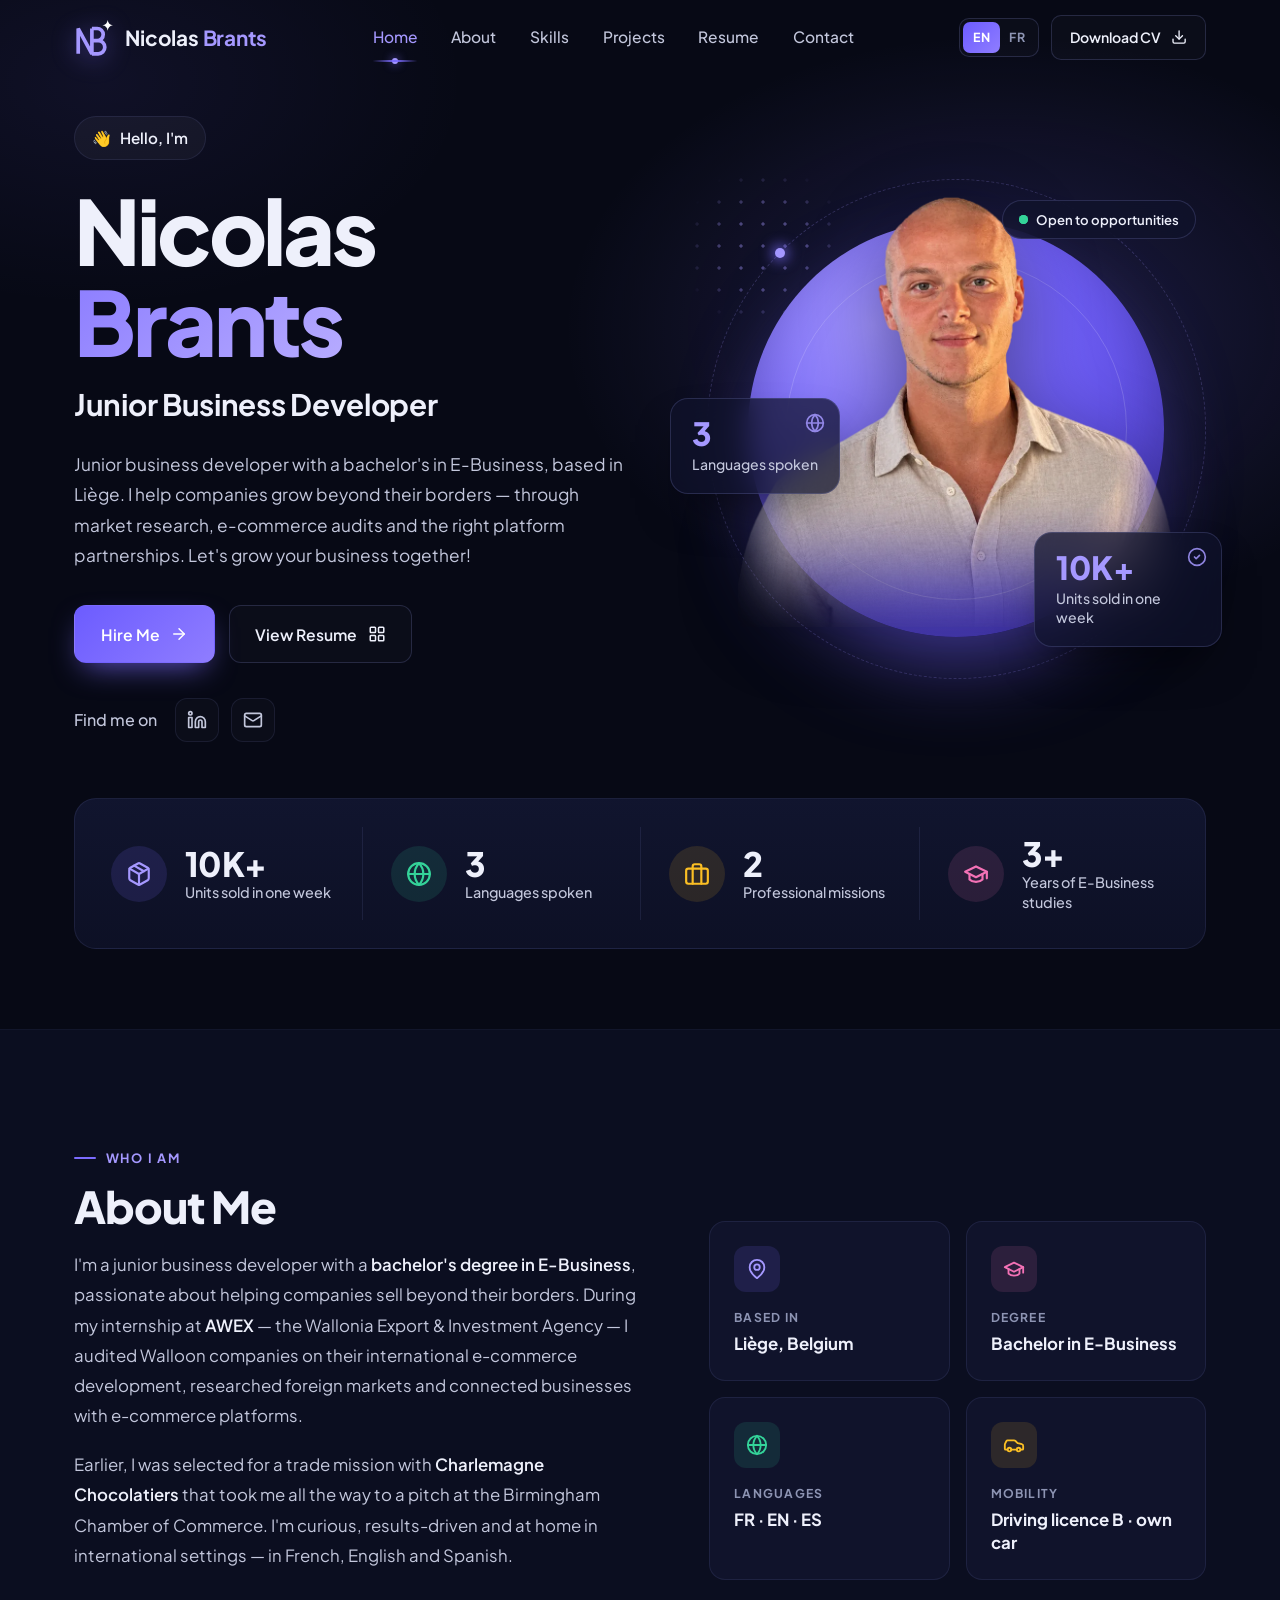
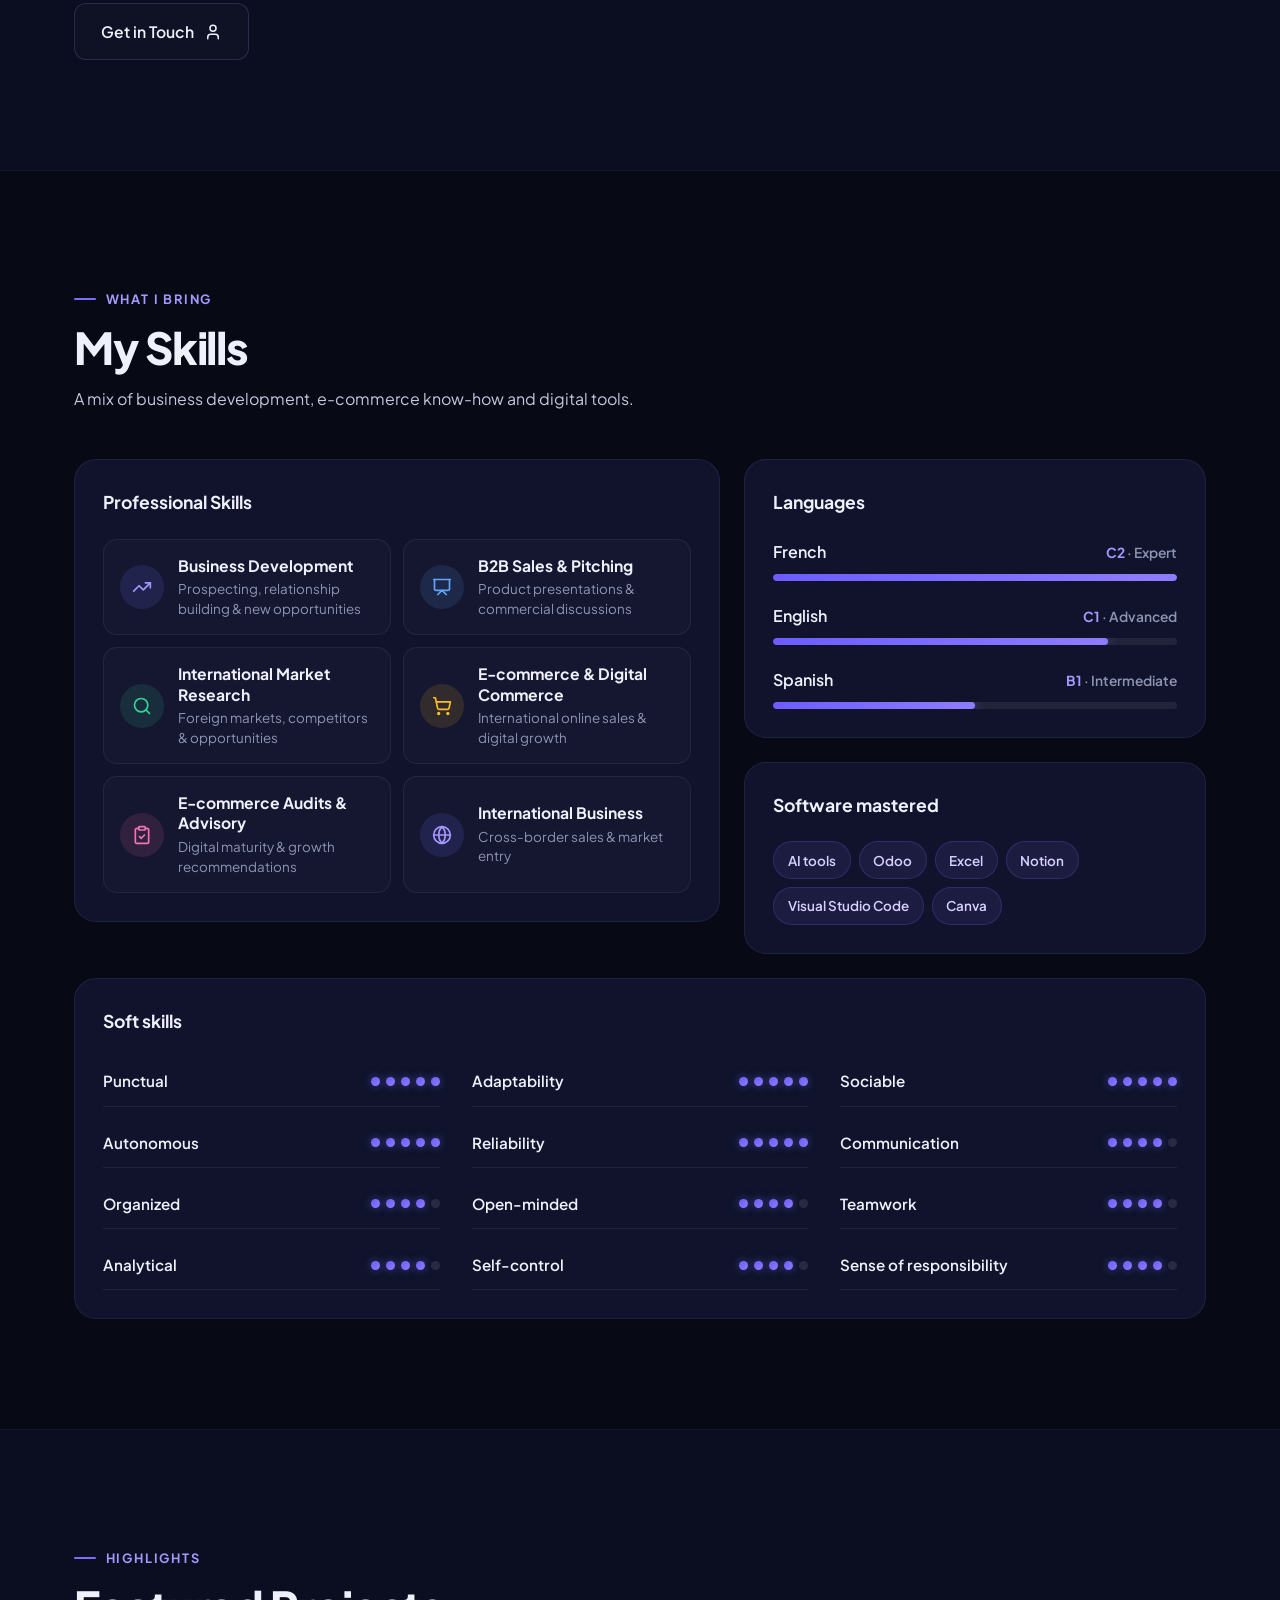
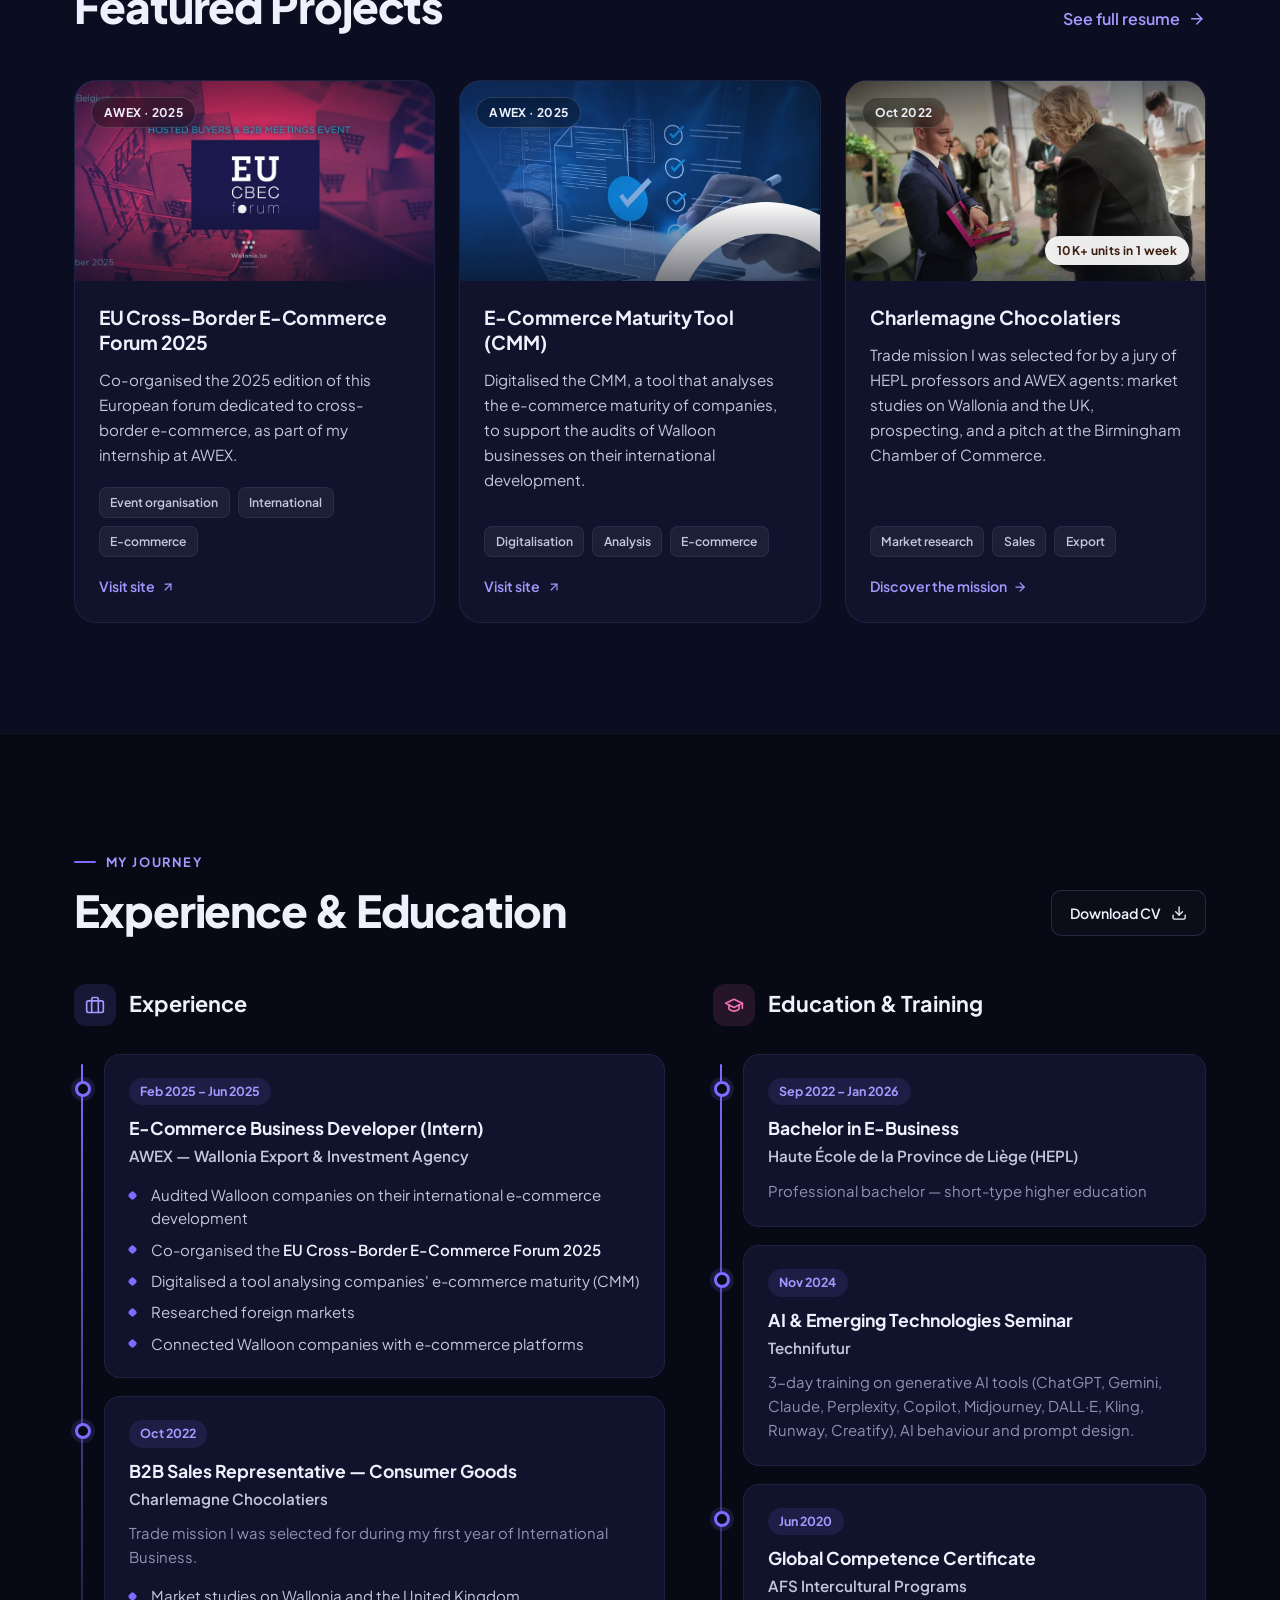
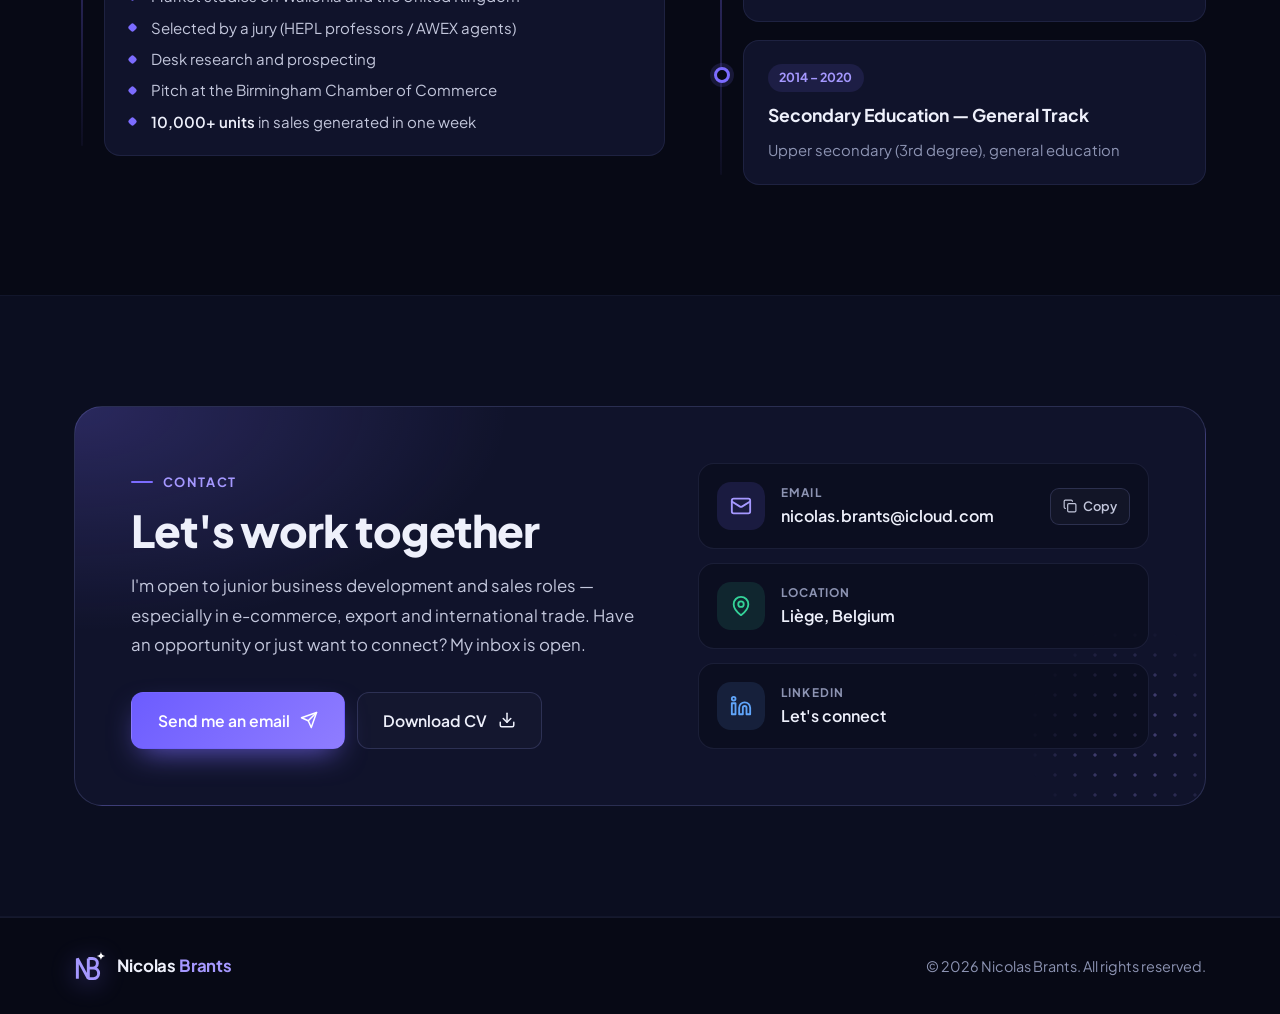
==== commit 349af2ad: "Improve SEO: sitemap, structured data, share preview, lighter images - Add robots.txt and sitemap.xm" ====
--- a/index.html
+++ b/index.html
@@ -3,12 +3,42 @@
 <head>
   <meta charset="UTF-8">
   <meta name="viewport" content="width=device-width, initial-scale=1">
-  <title>Nicolas Brants — Junior Business Developer</title>
-  <meta name="description" content="Nicolas Brants is a junior business developer specialised in e-commerce and international business, based in Liège, Belgium.">
+  <title>Nicolas Brants — Junior Business Developer in Liège, Belgium</title>
+  <meta name="description" content="Junior business developer based in Liège, Belgium. B2B sales, international market research and e-commerce, with experience at AWEX and an export mission to Birmingham.">
+  <link rel="canonical" href="https://nicolasbrants.com/">
   <meta name="theme-color" content="#070915">
-  <meta property="og:type" content="website">
-  <meta property="og:title" content="Nicolas Brants — Junior Business Developer">
-  <meta property="og:description" content="Junior business developer specialised in e-commerce and international business, based in Liège, Belgium.">
+  <meta property="og:type" content="profile">
+  <meta property="og:site_name" content="Nicolas Brants">
+  <meta property="og:url" content="https://nicolasbrants.com/">
+  <meta property="og:title" content="Nicolas Brants — Junior Business Developer in Liège, Belgium">
+  <meta property="og:description" content="B2B sales, international market research and e-commerce. Experience at AWEX and an export mission to Birmingham.">
+  <meta property="og:image" content="https://nicolasbrants.com/assets/og-image.png">
+  <meta property="og:image:width" content="1200">
+  <meta property="og:image:height" content="630">
+  <meta property="og:image:alt" content="Nicolas Brants — Junior Business Developer">
+  <meta property="og:locale" content="en_GB">
+  <meta property="og:locale:alternate" content="fr_BE">
+  <meta name="twitter:card" content="summary_large_image">
+  <script type="application/ld+json">
+  {
+    "@context": "https://schema.org",
+    "@type": "Person",
+    "name": "Nicolas Brants",
+    "url": "https://nicolasbrants.com/",
+    "image": "https://nicolasbrants.com/assets/photo.webp",
+    "jobTitle": "Junior Business Developer",
+    "description": "Junior business developer specialised in B2B sales, international business and e-commerce.",
+    "email": "mailto:nicolas.brants@icloud.com",
+    "address": { "@type": "PostalAddress", "addressLocality": "Liège", "addressCountry": "BE" },
+    "alumniOf": [
+      { "@type": "CollegeOrUniversity", "name": "Haute École de la Province de Liège (HEPL)" },
+      { "@type": "CollegeOrUniversity", "name": "Universidad de Málaga" }
+    ],
+    "knowsLanguage": ["fr", "en", "es"],
+    "knowsAbout": ["Business development", "B2B sales", "International market research", "E-commerce", "Export"],
+    "sameAs": ["https://www.linkedin.com/in/nicolas-brants-32a465228/"]
+  }
+  </script>
   <link rel="icon" href="assets/favicon.svg" type="image/svg+xml">
   <link rel="preconnect" href="https://fonts.googleapis.com">
   <link rel="preconnect" href="https://fonts.gstatic.com" crossorigin>
@@ -135,7 +165,7 @@
             <span class="monogram" aria-hidden="true">NB</span>
           </div>
           <!-- Cut-out portrait (transparent PNG); the "NB" monogram shows if it's missing -->
-          <img class="hero-photo" src="assets/photo.png" alt="Nicolas Brants" width="900" height="886" onerror="this.remove()">
+          <img class="hero-photo" src="assets/photo.webp" alt="Nicolas Brants" width="900" height="886" onerror="this.remove()">
 
           <div class="float-card float-card--left">
             <svg class="icon" aria-hidden="true"><use href="#i-globe"/></svg>
@@ -375,7 +405,7 @@
         <div class="projects-grid">
           <article class="project project--link reveal">
             <div class="project-art project-art--1">
-              <img class="project-img" src="assets/projects/forum.jpeg" alt="EU Cross-Border E-Commerce Forum 2025" decoding="async" onerror="this.remove()">
+              <img class="project-img" src="assets/projects/forum.webp" loading="lazy" alt="EU Cross-Border E-Commerce Forum 2025" decoding="async" onerror="this.remove()">
               <span class="project-badge">AWEX · 2025</span>
             </div>
             <div class="project-body">
@@ -395,7 +425,7 @@
 
           <article class="project project--link reveal" style="--d:1">
             <div class="project-art project-art--2">
-              <img class="project-img" src="assets/projects/cmm.jpeg" alt="E-Commerce Maturity Tool (CMM)" decoding="async" onerror="this.remove()">
+              <img class="project-img" src="assets/projects/cmm.webp" loading="lazy" alt="E-Commerce Maturity Tool (CMM)" decoding="async" onerror="this.remove()">
               <span class="project-badge">AWEX · 2025</span>
             </div>
             <div class="project-body">
@@ -415,7 +445,7 @@
 
           <article class="project project--link project--flip reveal" style="--d:2" id="card-charlemagne">
             <div class="project-art project-art--3">
-              <img class="project-img" src="assets/projects/charlemagne.JPG" alt="Charlemagne Chocolatiers trade mission to the UK" decoding="async" onerror="this.remove()">
+              <img class="project-img" src="assets/projects/charlemagne.webp" loading="lazy" alt="Charlemagne Chocolatiers trade mission to the UK" decoding="async" onerror="this.remove()">
               <span class="project-badge" data-i18n="p3.badge">Oct 2022</span>
               <span class="project-metric" data-i18n="p3.metric">10K+ units in 1 week</span>
             </div>
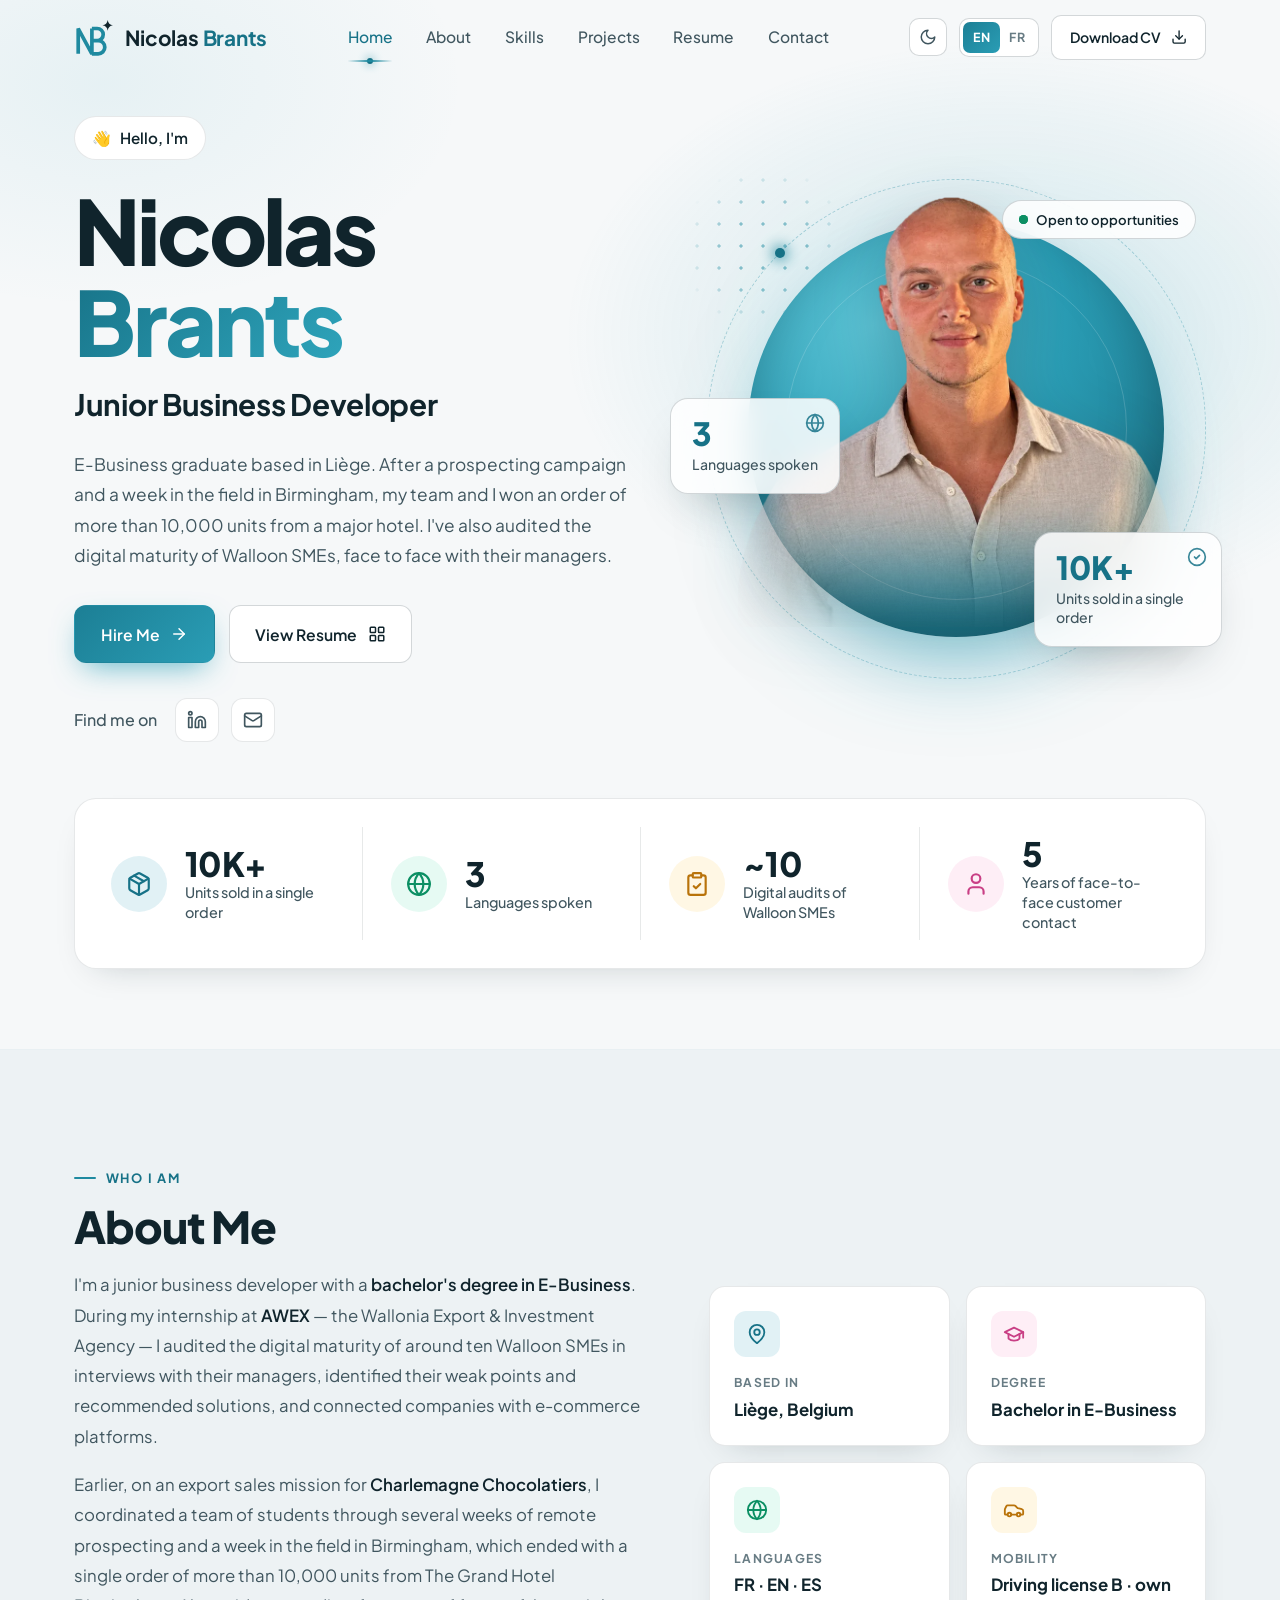
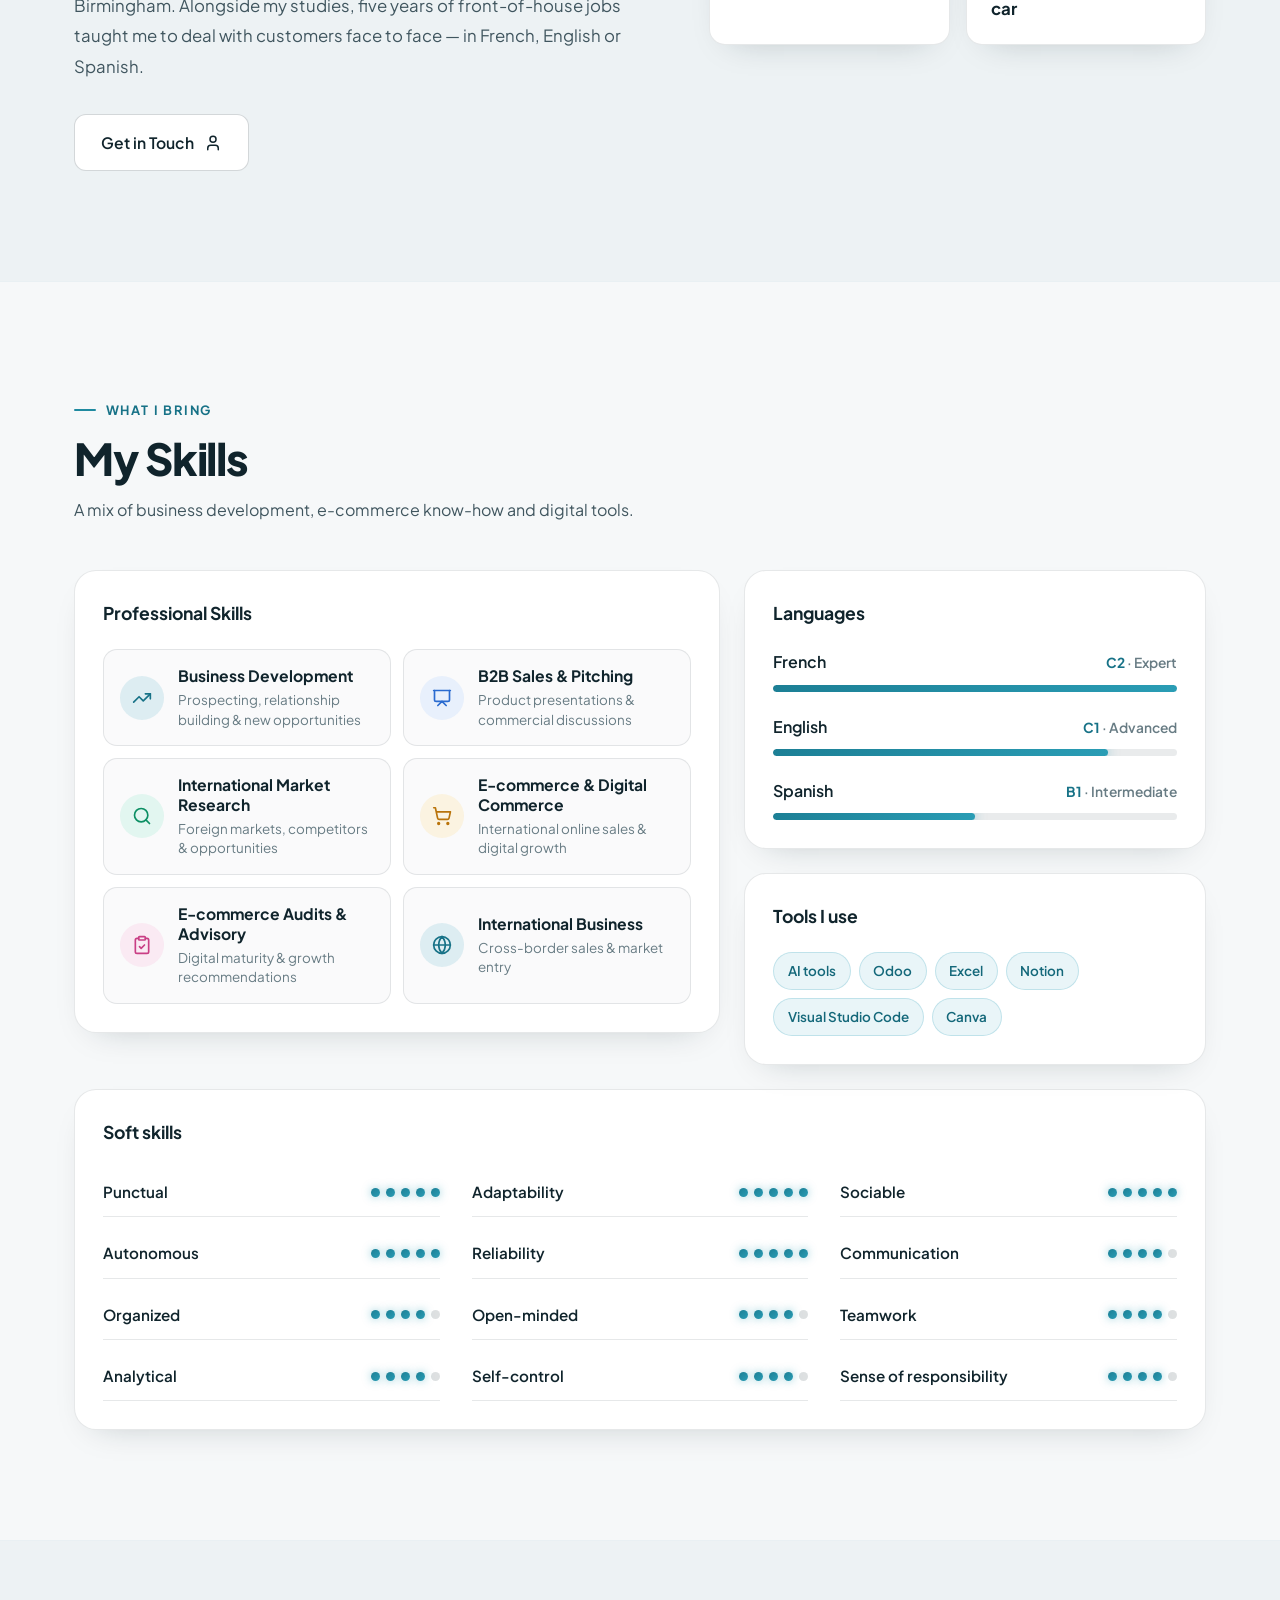
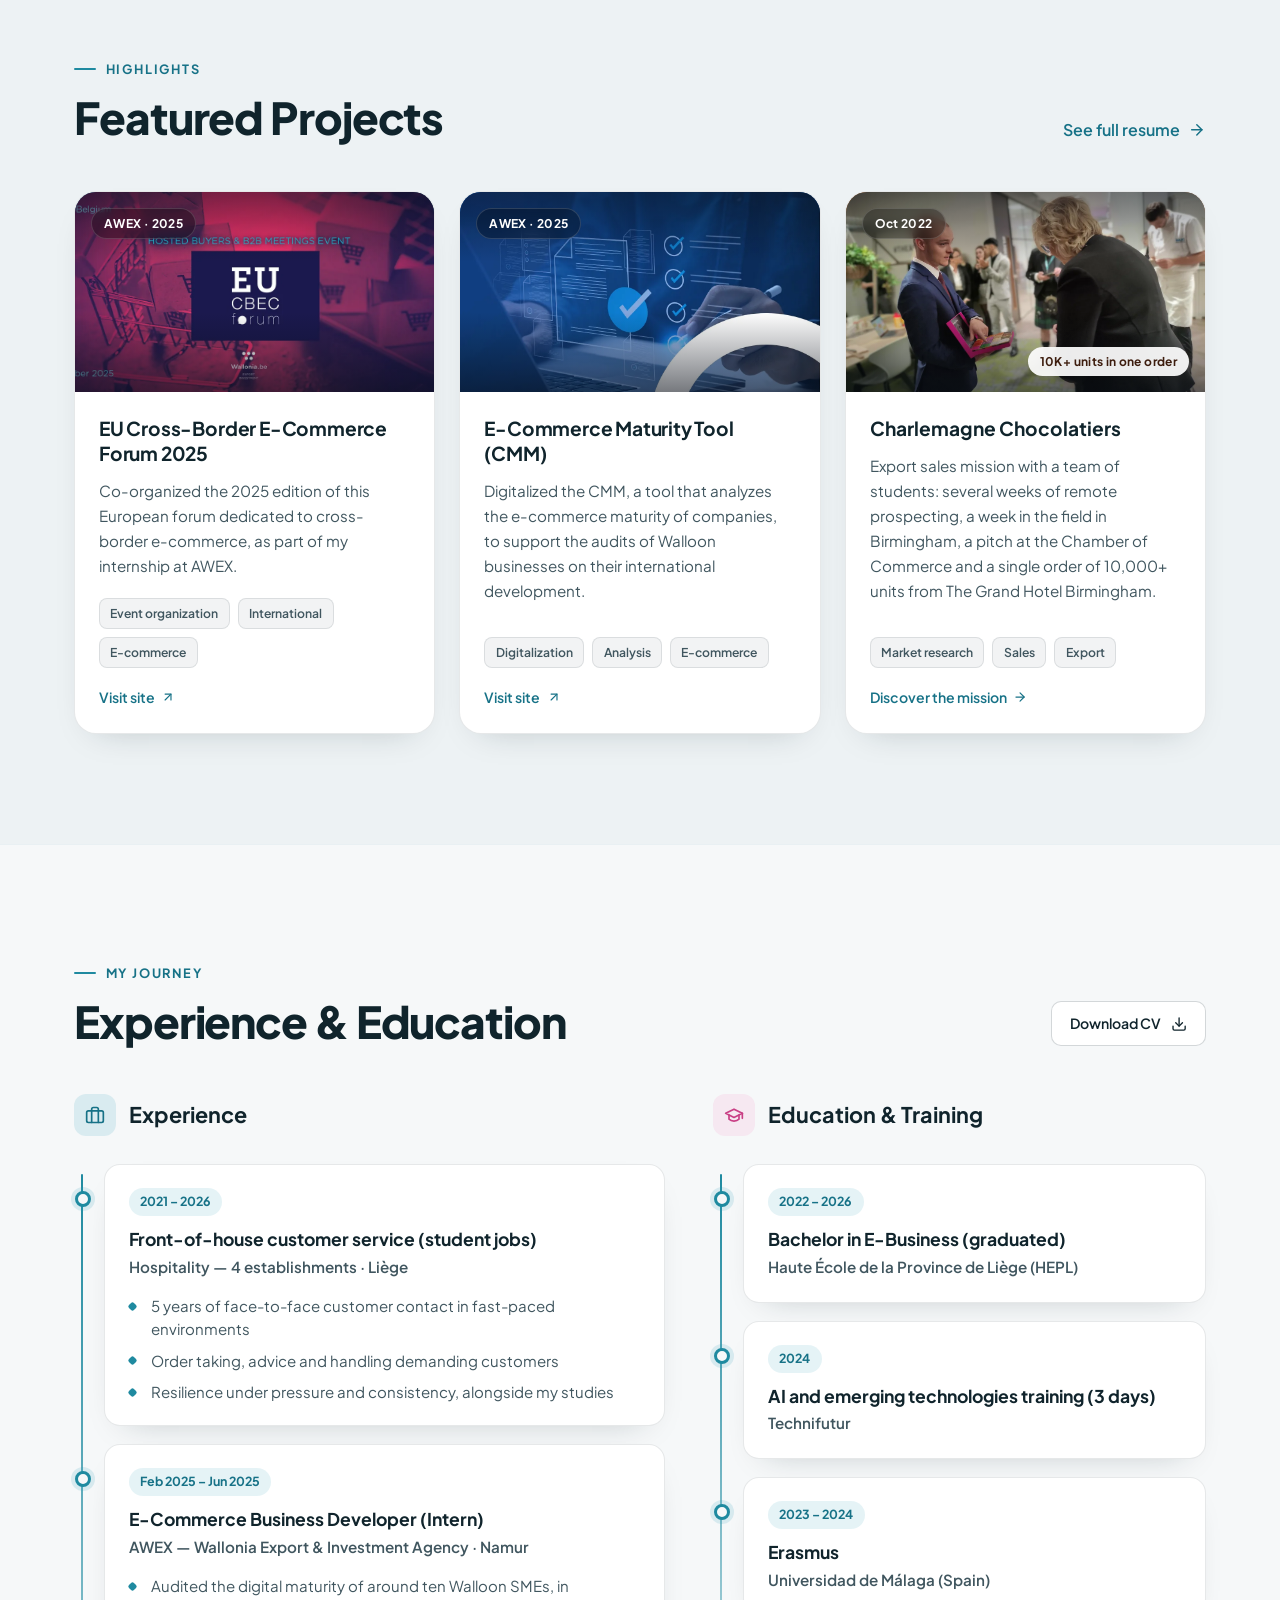
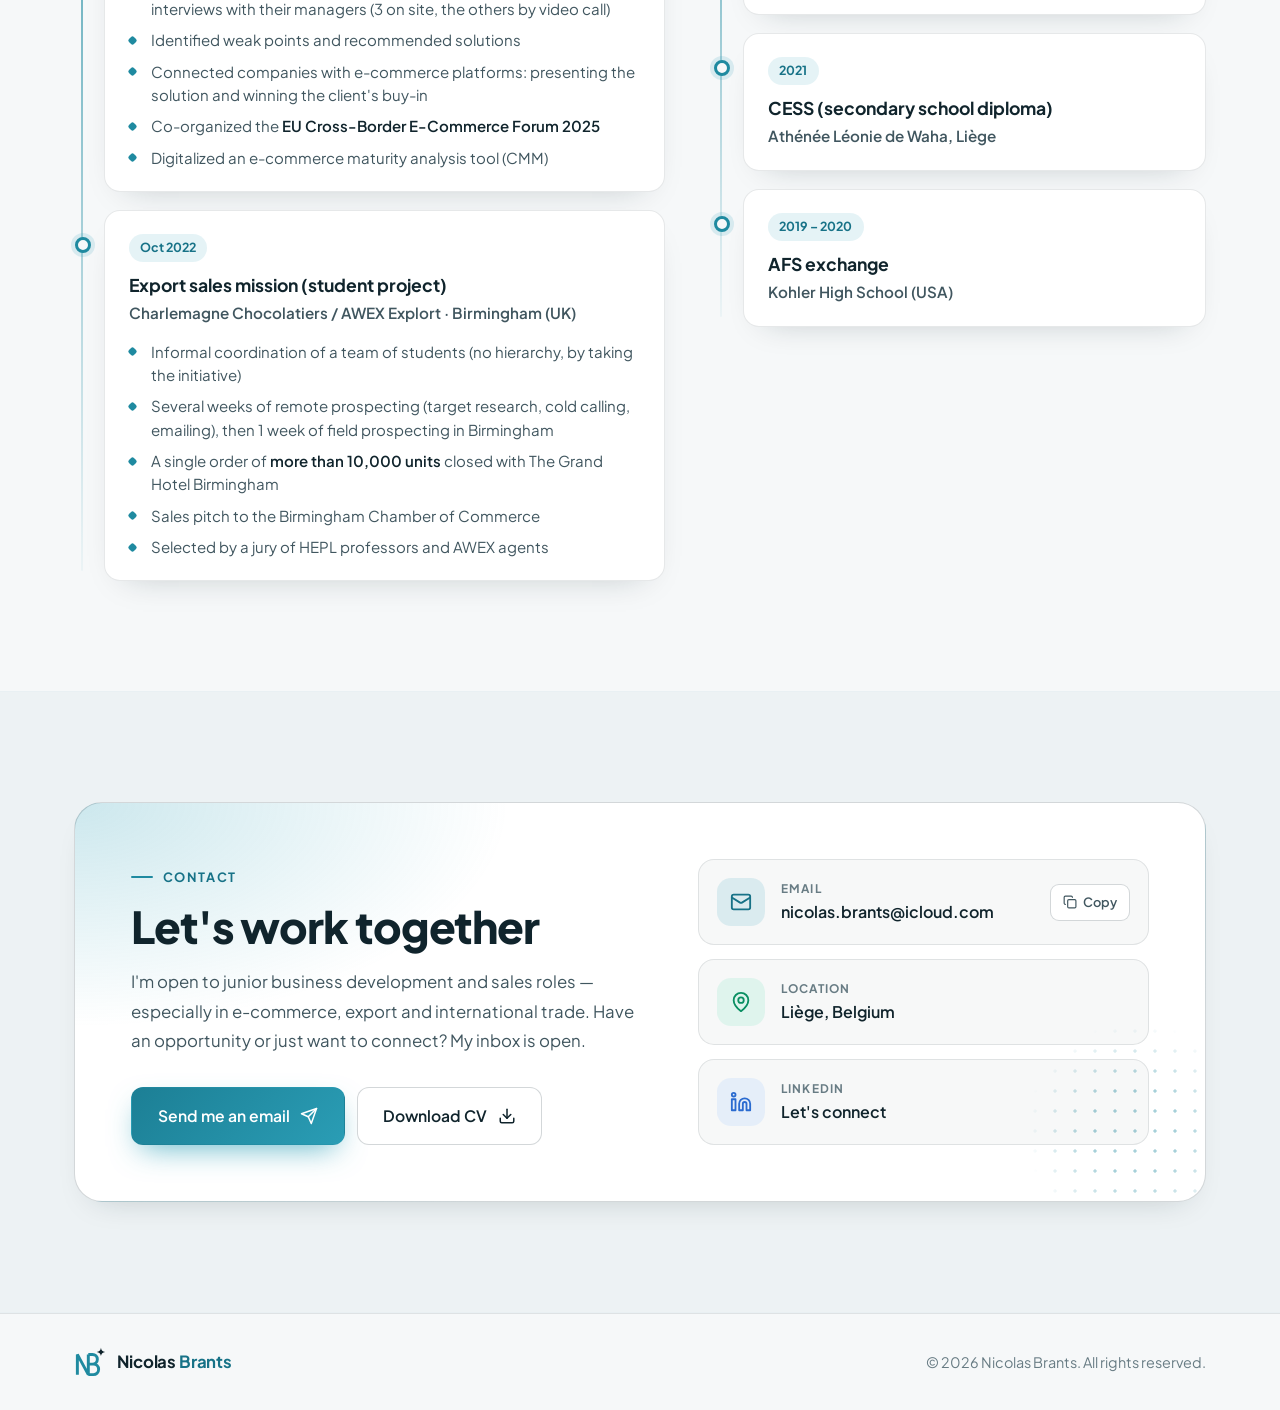
==== commit 6a3fe0b9: "Redesign in teal with light/dark themes; align site with new CV - Replace the purple accent with pet" ====
--- a/index.html
+++ b/index.html
@@ -6,7 +6,7 @@
   <title>Nicolas Brants — Junior Business Developer in Liège, Belgium</title>
   <meta name="description" content="Junior business developer based in Liège, Belgium. B2B sales, international market research and e-commerce, with experience at AWEX and an export mission to Birmingham.">
   <link rel="canonical" href="https://nicolasbrants.com/">
-  <meta name="theme-color" content="#070915">
+  <meta name="theme-color" content="#060b14">
   <meta property="og:type" content="profile">
   <meta property="og:site_name" content="Nicolas Brants">
   <meta property="og:url" content="https://nicolasbrants.com/">
@@ -16,7 +16,7 @@
   <meta property="og:image:width" content="1200">
   <meta property="og:image:height" content="630">
   <meta property="og:image:alt" content="Nicolas Brants — Junior Business Developer">
-  <meta property="og:locale" content="en_GB">
+  <meta property="og:locale" content="en_US">
   <meta property="og:locale:alternate" content="fr_BE">
   <meta name="twitter:card" content="summary_large_image">
   <script type="application/ld+json">
@@ -27,7 +27,7 @@
     "url": "https://nicolasbrants.com/",
     "image": "https://nicolasbrants.com/assets/photo.webp",
     "jobTitle": "Junior Business Developer",
-    "description": "Junior business developer specialised in B2B sales, international business and e-commerce.",
+    "description": "Junior business developer specialized in B2B sales, international business and e-commerce.",
     "email": "mailto:nicolas.brants@icloud.com",
     "address": { "@type": "PostalAddress", "addressLocality": "Liège", "addressCountry": "BE" },
     "alumniOf": [
@@ -43,8 +43,19 @@
   <link rel="preconnect" href="https://fonts.googleapis.com">
   <link rel="preconnect" href="https://fonts.gstatic.com" crossorigin>
   <link href="https://fonts.googleapis.com/css2?family=Plus+Jakarta+Sans:wght@400;500;600;700;800&display=swap" rel="stylesheet">
-  <link rel="stylesheet" href="css/styles.css">
-  <script>document.documentElement.classList.add('js');</script>
+  <link rel="stylesheet" href="css/styles.css?v=20261004c">
+  <script>
+    // Set the theme before the page paints: saved choice first, then the device setting.
+    (function () {
+      var root = document.documentElement, theme;
+      root.classList.add('js');
+      try { theme = localStorage.getItem('nb-theme'); } catch (e) {}
+      if (theme !== 'light' && theme !== 'dark') {
+        theme = window.matchMedia && window.matchMedia('(prefers-color-scheme: light)').matches ? 'light' : 'dark';
+      }
+      root.dataset.theme = theme;
+    })();
+  </script>
 </head>
 <body>
 
@@ -52,7 +63,7 @@
   <svg width="0" height="0" style="position:absolute" aria-hidden="true">
     <defs>
       <g id="logo-nb">
-        <path d="M24 74V26L50 74V26M50 26H60A11.5 11.5 0 0 1 60 49H50M50 49H62A12.5 12.5 0 0 1 62 74H50" fill="none" stroke="#a598ff" stroke-width="7" stroke-linejoin="bevel"/>
+        <path d="M24 74V26L50 74V26M50 26H60A11.5 11.5 0 0 1 60 49H50M50 49H62A12.5 12.5 0 0 1 62 74H50" fill="none" stroke="#63c8d9" stroke-width="7" stroke-linejoin="bevel"/>
         <path d="M80 10Q81.2 18.8 90 20Q81.2 21.2 80 30Q78.8 21.2 70 20Q78.8 18.8 80 10Z" fill="#fff"/>
       </g>
     </defs>
@@ -80,6 +91,8 @@
     <symbol id="i-sparkles" viewBox="0 0 24 24"><path d="M9.94 15.5A2 2 0 0 0 8.5 14.06l-6.14-1.58a.5.5 0 0 1 0-.96L8.5 9.94A2 2 0 0 0 9.94 8.5l1.58-6.14a.5.5 0 0 1 .96 0L14.06 8.5a2 2 0 0 0 1.44 1.44l6.14 1.58a.5.5 0 0 1 0 .96L15.5 14.06a2 2 0 0 0-1.44 1.44l-1.58 6.14a.5.5 0 0 1-.96 0z"/><path d="M20 3v4"/><path d="M22 5h-4"/></symbol>
     <symbol id="i-package" viewBox="0 0 24 24"><path d="m7.5 4.27 9 5.15"/><path d="M21 8a2 2 0 0 0-1-1.73l-7-4a2 2 0 0 0-2 0l-7 4A2 2 0 0 0 3 8v8a2 2 0 0 0 1 1.73l7 4a2 2 0 0 0 2 0l7-4A2 2 0 0 0 21 16Z"/><path d="m3.3 7 8.7 5 8.7-5"/><path d="M12 22V12"/></symbol>
     <symbol id="i-car" viewBox="0 0 24 24"><path d="M19 17h2c.6 0 1-.4 1-1v-3c0-.9-.7-1.7-1.5-1.9C18.7 10.6 16 10 16 10s-1.3-1.4-2.2-2.3c-.5-.4-1.1-.7-1.8-.7H5c-.6 0-1.1.4-1.4.9l-1.4 2.9A3.7 3.7 0 0 0 2 12v4c0 .6.4 1 1 1h2"/><circle cx="7" cy="17" r="2"/><path d="M9 17h6"/><circle cx="17" cy="17" r="2"/></symbol>
+    <symbol id="i-sun" viewBox="0 0 24 24"><circle cx="12" cy="12" r="4"/><path d="M12 2v2"/><path d="M12 20v2"/><path d="m4.93 4.93 1.41 1.41"/><path d="m17.66 17.66 1.41 1.41"/><path d="M2 12h2"/><path d="M20 12h2"/><path d="m6.34 17.66-1.41 1.41"/><path d="m19.07 4.93-1.41 1.41"/></symbol>
+    <symbol id="i-moon" viewBox="0 0 24 24"><path d="M12 3a6 6 0 0 0 9 9 9 9 0 1 1-9-9Z"/></symbol>
     <symbol id="i-menu" viewBox="0 0 24 24"><path d="M4 6h16"/><path d="M4 12h16"/><path d="M4 18h16"/></symbol>
     <symbol id="i-x" viewBox="0 0 24 24"><path d="M18 6 6 18"/><path d="m6 6 12 12"/></symbol>
     <symbol id="i-copy" viewBox="0 0 24 24"><rect width="14" height="14" x="8" y="8" rx="2"/><path d="M4 16c-1.1 0-2-.9-2-2V4c0-1.1.9-2 2-2h10c1.1 0 2 .9 2 2"/></symbol>
@@ -105,6 +118,10 @@
           <li><a href="#resume" data-i18n="nav.resume">Resume</a></li>
           <li><a href="#contact" data-i18n="nav.contact">Contact</a></li>
         </ul>
+        <button class="theme-toggle theme-toggle--menu" type="button">
+          <svg class="icon" aria-hidden="true"><use href="#i-sun"/></svg>
+          <span class="theme-label"></span>
+        </button>
         <a class="btn btn-primary nav-cv-mobile" href="assets/Nicolas-Brants-CV.pdf" data-i18n-attr="href:cv.file" download>
           <span data-i18n="nav.cv">Download CV</span>
           <svg class="icon" aria-hidden="true"><use href="#i-download"/></svg>
@@ -112,6 +129,9 @@
       </nav>
 
       <div class="nav-actions">
+        <button class="theme-toggle theme-toggle--header" type="button">
+          <svg class="icon" aria-hidden="true"><use href="#i-sun"/></svg>
+        </button>
         <div class="lang-switch" role="group" data-i18n-attr="aria-label:nav.lang" aria-label="Language">
           <button type="button" data-lang="en" aria-pressed="true">EN</button>
           <button type="button" data-lang="fr" aria-pressed="false">FR</button>
@@ -136,7 +156,7 @@
           <span class="hello-badge reveal"><span class="wave" aria-hidden="true">👋</span><span data-i18n="hero.hello">Hello, I'm</span></span>
           <h1 class="hero-name reveal" style="--d:1">Nicolas <span class="gradient-text">Brants</span></h1>
           <p class="hero-role reveal" style="--d:2" data-i18n="hero.role">Junior Business Developer</p>
-          <p class="hero-pitch reveal" style="--d:3" data-i18n="hero.pitch">Junior business developer with a bachelor's in E-Business, based in Liège. I help companies grow beyond their borders — through market research, e-commerce audits and the right platform partnerships. Let's grow your business together!</p>
+          <p class="hero-pitch reveal" style="--d:3" data-i18n="hero.pitch">E-Business graduate based in Liège. After a prospecting campaign and a week in the field in Birmingham, my team and I won an order of more than 10,000 units from a major hotel. I've also audited the digital maturity of Walloon SMEs, face to face with their managers.</p>
           <div class="hero-ctas reveal" style="--d:4">
             <a href="#contact" class="btn btn-primary">
               <span data-i18n="hero.hire">Hire Me</span>
@@ -152,7 +172,7 @@
             <a class="social" href="https://www.linkedin.com/in/nicolas-brants-32a465228/" target="_blank" rel="noopener" aria-label="LinkedIn">
               <svg class="icon" aria-hidden="true"><use href="#i-linkedin"/></svg>
             </a>
-            <a class="social" href="mailto:nicolas.brants@icloud.com" aria-label="Email">
+            <a class="social" href="mailto:nicolas.brants@icloud.com" data-i18n-attr="aria-label:aria.email" aria-label="Email">
               <svg class="icon" aria-hidden="true"><use href="#i-mail"/></svg>
             </a>
           </div>
@@ -175,7 +195,7 @@
           <div class="float-card float-card--right">
             <svg class="icon" aria-hidden="true"><use href="#i-check-circle"/></svg>
             <strong data-count="10" data-suffix="K+">10K+</strong>
-            <span data-i18n="stats.units">Units sold in one week</span>
+            <span data-i18n="stats.units">Units sold in a single order</span>
           </div>
           <div class="status-pill">
             <span class="pulse" aria-hidden="true"></span>
@@ -190,7 +210,7 @@
             <span class="stat-icon tint-purple"><svg class="icon" aria-hidden="true"><use href="#i-package"/></svg></span>
             <div>
               <strong class="stat-value" data-count="10" data-suffix="K+">10K+</strong>
-              <span class="stat-label" data-i18n="stats.units">Units sold in one week</span>
+              <span class="stat-label" data-i18n="stats.units">Units sold in a single order</span>
             </div>
           </div>
           <div class="stat">
@@ -201,17 +221,17 @@
             </div>
           </div>
           <div class="stat">
-            <span class="stat-icon tint-orange"><svg class="icon" aria-hidden="true"><use href="#i-briefcase"/></svg></span>
+            <span class="stat-icon tint-orange"><svg class="icon" aria-hidden="true"><use href="#i-clipboard"/></svg></span>
             <div>
-              <strong class="stat-value" data-count="2">2</strong>
-              <span class="stat-label" data-i18n="stats.missions">Professional missions</span>
+              <strong class="stat-value" data-count="10" data-prefix="~">~10</strong>
+              <span class="stat-label" data-i18n="stats.audits">Digital audits of Walloon SMEs</span>
             </div>
           </div>
           <div class="stat">
-            <span class="stat-icon tint-pink"><svg class="icon" aria-hidden="true"><use href="#i-graduation"/></svg></span>
+            <span class="stat-icon tint-pink"><svg class="icon" aria-hidden="true"><use href="#i-user"/></svg></span>
             <div>
-              <strong class="stat-value" data-count="3" data-suffix="+">3+</strong>
-              <span class="stat-label" data-i18n="stats.years">Years of E-Business studies</span>
+              <strong class="stat-value" data-count="5">5</strong>
+              <span class="stat-label" data-i18n="stats.service">Years of face-to-face customer contact</span>
             </div>
           </div>
         </div>
@@ -224,8 +244,8 @@
         <div class="about-text reveal">
           <span class="eyebrow" data-i18n="about.eyebrow">Who I am</span>
           <h2 class="section-title" id="about-title" data-i18n="about.title">About Me</h2>
-          <p data-i18n="about.p1">I'm a junior business developer with a <strong>bachelor's degree in E-Business</strong>, passionate about helping companies sell beyond their borders. During my internship at <strong>AWEX</strong> — the Wallonia Export &amp; Investment Agency — I audited Walloon companies on their international e-commerce development, researched foreign markets and connected businesses with e-commerce platforms.</p>
-          <p data-i18n="about.p2">Earlier, I was selected for a trade mission with <strong>Charlemagne Chocolatiers</strong> that took me all the way to a pitch at the Birmingham Chamber of Commerce. I'm curious, results-driven and at home in international settings — in French, English and Spanish.</p>
+          <p data-i18n="about.p1">I'm a junior business developer with a <strong>bachelor's degree in E-Business</strong>. During my internship at <strong>AWEX</strong> — the Wallonia Export &amp; Investment Agency — I audited the digital maturity of around ten Walloon SMEs in interviews with their managers, identified their weak points and recommended solutions, and connected companies with e-commerce platforms.</p>
+          <p data-i18n="about.p2">Earlier, on an export sales mission for <strong>Charlemagne Chocolatiers</strong>, I coordinated a team of students through several weeks of remote prospecting and a week in the field in Birmingham, which ended with a single order of more than 10,000 units from The Grand Hotel Birmingham. Alongside my studies, five years of front-of-house jobs taught me to deal with customers face to face — in French, English or Spanish.</p>
           <div class="about-actions">
             <a href="#contact" class="btn btn-outline">
               <span data-i18n="about.cta">Get in Touch</span>
@@ -253,7 +273,7 @@
           <li class="fact reveal" style="--d:4">
             <span class="fact-icon tint-orange"><svg class="icon" aria-hidden="true"><use href="#i-car"/></svg></span>
             <span class="fact-label" data-i18n="fact.mobility">Mobility</span>
-            <span class="fact-value" data-i18n="fact.mobility.value">Driving licence B · own car</span>
+            <span class="fact-value" data-i18n="fact.mobility.value">Driving license B · own car</span>
           </li>
         </ul>
       </div>
@@ -319,7 +339,7 @@
             </div>
 
             <div class="card reveal" style="--d:2">
-              <h3 class="card-title" data-i18n="skills.software">Software mastered</h3>
+              <h3 class="card-title" data-i18n="skills.software">Tools I use</h3>
               <ul class="chips">
                 <li class="chip" data-i18n="software.ai">AI tools</li>
                 <li class="chip">Odoo</li>
@@ -410,9 +430,9 @@
             </div>
             <div class="project-body">
               <h3><a class="project-link" href="https://www.wallonieeurope.be/event/eu-cross-border-e-commerce-forum-2025/" target="_blank" rel="noopener">EU Cross-Border E-Commerce Forum 2025</a></h3>
-              <p data-i18n="p1.desc">Co-organised the 2025 edition of this European forum dedicated to cross-border e-commerce, as part of my internship at AWEX.</p>
+              <p data-i18n="p1.desc">Co-organized the 2025 edition of this European forum dedicated to cross-border e-commerce, as part of my internship at AWEX.</p>
               <ul class="tags">
-                <li class="tag" data-i18n="tag.events">Event organisation</li>
+                <li class="tag" data-i18n="tag.events">Event organization</li>
                 <li class="tag">International</li>
                 <li class="tag">E-commerce</li>
               </ul>
@@ -425,14 +445,14 @@
 
           <article class="project project--link reveal" style="--d:1">
             <div class="project-art project-art--2">
-              <img class="project-img" src="assets/projects/cmm.webp" loading="lazy" alt="E-Commerce Maturity Tool (CMM)" decoding="async" onerror="this.remove()">
+              <img class="project-img" src="assets/projects/cmm.webp" loading="lazy" data-i18n-attr="alt:alt.cmm" alt="E-Commerce Maturity Tool (CMM)" decoding="async" onerror="this.remove()">
               <span class="project-badge">AWEX · 2025</span>
             </div>
             <div class="project-body">
               <h3><a class="project-link" href="https://export.walloniaexportinvestment.be/en/aids-services/e-commerce-support/" target="_blank" rel="noopener"><span data-i18n="p2.title">E-Commerce Maturity Tool (CMM)</span></a></h3>
-              <p data-i18n="p2.desc">Digitalised the CMM, a tool that analyses the e-commerce maturity of companies, to support the audits of Walloon businesses on their international development.</p>
+              <p data-i18n="p2.desc">Digitalized the CMM, a tool that analyzes the e-commerce maturity of companies, to support the audits of Walloon businesses on their international development.</p>
               <ul class="tags">
-                <li class="tag" data-i18n="tag.digital">Digitalisation</li>
+                <li class="tag" data-i18n="tag.digital">Digitalization</li>
                 <li class="tag" data-i18n="tag.analysis">Analysis</li>
                 <li class="tag">E-commerce</li>
               </ul>
@@ -445,13 +465,13 @@
 
           <article class="project project--link project--flip reveal" style="--d:2" id="card-charlemagne">
             <div class="project-art project-art--3">
-              <img class="project-img" src="assets/projects/charlemagne.webp" loading="lazy" alt="Charlemagne Chocolatiers trade mission to the UK" decoding="async" onerror="this.remove()">
+              <img class="project-img" src="assets/projects/charlemagne.webp" loading="lazy" data-i18n-attr="alt:alt.charlemagne" alt="Charlemagne Chocolatiers trade mission to the UK" decoding="async" onerror="this.remove()">
               <span class="project-badge" data-i18n="p3.badge">Oct 2022</span>
-              <span class="project-metric" data-i18n="p3.metric">10K+ units in 1 week</span>
+              <span class="project-metric" data-i18n="p3.metric">10K+ units in one order</span>
             </div>
             <div class="project-body">
               <h3><button class="project-link" type="button" aria-haspopup="dialog" aria-controls="story-charlemagne">Charlemagne Chocolatiers</button></h3>
-              <p data-i18n="p3.desc">Trade mission I was selected for by a jury of HEPL professors and AWEX agents: market studies on Wallonia and the UK, prospecting, and a pitch at the Birmingham Chamber of Commerce.</p>
+              <p data-i18n="p3.desc">Export sales mission with a team of students: several weeks of remote prospecting, a week in the field in Birmingham, a pitch at the Chamber of Commerce and a single order of 10,000+ units from The Grand Hotel Birmingham.</p>
               <ul class="tags">
                 <li class="tag" data-i18n="tag.research">Market research</li>
                 <li class="tag" data-i18n="tag.sales">Sales</li>
@@ -489,28 +509,37 @@
             </h3>
             <ol class="timeline">
               <li class="tl-item reveal">
-                <span class="tl-date" data-i18n="exp1.date">Feb 2025 – Jun 2025</span>
-                <h4 data-i18n="exp1.title">E-Commerce Business Developer (Intern)</h4>
-                <p class="tl-org" data-i18n="exp1.org">AWEX — Wallonia Export &amp; Investment Agency</p>
+                <span class="tl-date" data-i18n="x1.date">2021 – 2026</span>
+                <h4 data-i18n="x1.title">Front-of-house customer service (student jobs)</h4>
+                <p class="tl-org" data-i18n="x1.org">Hospitality — 4 establishments · Liège</p>
                 <ul class="tl-list">
-                  <li data-i18n="exp1.b1">Audited Walloon companies on their international e-commerce development</li>
-                  <li data-i18n="exp1.b2">Co-organised the <strong>EU Cross-Border E-Commerce Forum 2025</strong></li>
-                  <li data-i18n="exp1.b3">Digitalised a tool analysing companies' e-commerce maturity (CMM)</li>
-                  <li data-i18n="exp1.b4">Researched foreign markets</li>
-                  <li data-i18n="exp1.b5">Connected Walloon companies with e-commerce platforms</li>
+                  <li data-i18n="x1.b1">5 years of face-to-face customer contact in fast-paced environments</li>
+                  <li data-i18n="x1.b2">Order taking, advice and handling demanding customers</li>
+                  <li data-i18n="x1.b3">Resilience under pressure and consistency, alongside my studies</li>
                 </ul>
               </li>
               <li class="tl-item reveal">
-                <span class="tl-date" data-i18n="exp2.date">Oct 2022</span>
-                <h4 data-i18n="exp2.title">B2B Sales Representative — Consumer Goods</h4>
-                <p class="tl-org">Charlemagne Chocolatiers</p>
-                <p class="tl-intro" data-i18n="exp2.intro">Trade mission I was selected for during my first year of International Business.</p>
+                <span class="tl-date" data-i18n="x2.date">Feb 2025 – Jun 2025</span>
+                <h4 data-i18n="x2.title">E-Commerce Business Developer (Intern)</h4>
+                <p class="tl-org" data-i18n="x2.org">AWEX — Wallonia Export &amp; Investment Agency · Namur</p>
                 <ul class="tl-list">
-                  <li data-i18n="exp2.b1">Market studies on Wallonia and the United Kingdom</li>
-                  <li data-i18n="exp2.b2">Selected by a jury (HEPL professors / AWEX agents)</li>
-                  <li data-i18n="exp2.b3">Desk research and prospecting</li>
-                  <li data-i18n="exp2.b4">Pitch at the Birmingham Chamber of Commerce</li>
-                  <li data-i18n="exp2.b5"><strong>10,000+ units</strong> in sales generated in one week</li>
+                  <li data-i18n="x2.b1">Audited the digital maturity of around ten Walloon SMEs, in interviews with their managers (3 on site, the others by video call)</li>
+                  <li data-i18n="x2.b2">Identified weak points and recommended solutions</li>
+                  <li data-i18n="x2.b3">Connected companies with e-commerce platforms: presenting the solution and winning the client's buy-in</li>
+                  <li data-i18n="x2.b4">Co-organized the <strong>EU Cross-Border E-Commerce Forum 2025</strong></li>
+                  <li data-i18n="x2.b5">Digitalized an e-commerce maturity analysis tool (CMM)</li>
+                </ul>
+              </li>
+              <li class="tl-item reveal">
+                <span class="tl-date" data-i18n="x3.date">Oct 2022</span>
+                <h4 data-i18n="x3.title">Export sales mission (student project)</h4>
+                <p class="tl-org" data-i18n="x3.org">Charlemagne Chocolatiers / AWEX Explort · Birmingham (UK)</p>
+                <ul class="tl-list">
+                  <li data-i18n="x3.b1">Informal coordination of a team of students (no hierarchy, by taking the initiative)</li>
+                  <li data-i18n="x3.b2">Several weeks of remote prospecting (target research, cold calling, emailing), then 1 week of field prospecting in Birmingham</li>
+                  <li data-i18n="x3.b3">A single order of <strong>more than 10,000 units</strong> closed with The Grand Hotel Birmingham</li>
+                  <li data-i18n="x3.b4">Sales pitch to the Birmingham Chamber of Commerce</li>
+                  <li data-i18n="x3.b5">Selected by a jury of HEPL professors and AWEX agents</li>
                 </ul>
               </li>
             </ol>
@@ -523,26 +552,29 @@
             </h3>
             <ol class="timeline">
               <li class="tl-item reveal">
-                <span class="tl-date" data-i18n="edu1.date">Sep 2022 – Jan 2026</span>
-                <h4 data-i18n="edu1.title">Bachelor in E-Business</h4>
-                <p class="tl-org">Haute École de la Province de Liège (HEPL)</p>
-                <p class="tl-desc" data-i18n="edu1.desc">Professional bachelor — short-type higher education</p>
-              </li>
-              <li class="tl-item reveal">
-                <span class="tl-date" data-i18n="train1.date">Nov 2024</span>
-                <h4 data-i18n="train1.title">AI &amp; Emerging Technologies Seminar</h4>
-                <p class="tl-org">Technifutur</p>
-                <p class="tl-desc" data-i18n="train1.desc">3-day training on generative AI tools (ChatGPT, Gemini, Claude, Perplexity, Copilot, Midjourney, DALL·E, Kling, Runway, Creatify), AI behaviour and prompt design.</p>
-              </li>
-              <li class="tl-item reveal">
-                <span class="tl-date" data-i18n="cert1.date">Jun 2020</span>
-                <h4>Global Competence Certificate</h4>
-                <p class="tl-org">AFS Intercultural Programs</p>
-              </li>
-              <li class="tl-item reveal">
-                <span class="tl-date">2014 – 2020</span>
-                <h4 data-i18n="edu2.title">Secondary Education — General Track</h4>
-                <p class="tl-desc" data-i18n="edu2.desc">Upper secondary (3rd degree), general education</p>
+                <span class="tl-date" data-i18n="e1.date">2022 – 2026</span>
+                <h4 data-i18n="e1.title">Bachelor in E-Business (graduated)</h4>
+                <p class="tl-org" data-i18n="e1.org">Haute École de la Province de Liège (HEPL)</p>
+              </li>
+              <li class="tl-item reveal">
+                <span class="tl-date" data-i18n="e2.date">2024</span>
+                <h4 data-i18n="e2.title">AI and emerging technologies training (3 days)</h4>
+                <p class="tl-org" data-i18n="e2.org">Technifutur</p>
+              </li>
+              <li class="tl-item reveal">
+                <span class="tl-date" data-i18n="e3.date">2023 – 2024</span>
+                <h4 data-i18n="e3.title">Erasmus</h4>
+                <p class="tl-org" data-i18n="e3.org">Universidad de Málaga (Spain)</p>
+              </li>
+              <li class="tl-item reveal">
+                <span class="tl-date" data-i18n="e4.date">2021</span>
+                <h4 data-i18n="e4.title">CESS (secondary school diploma)</h4>
+                <p class="tl-org" data-i18n="e4.org">Athénée Léonie de Waha, Liège</p>
+              </li>
+              <li class="tl-item reveal">
+                <span class="tl-date" data-i18n="e5.date">2019 – 2020</span>
+                <h4 data-i18n="e5.title">AFS exchange</h4>
+                <p class="tl-org" data-i18n="e5.org">Kohler High School (USA)</p>
               </li>
             </ol>
           </div>
@@ -629,13 +661,13 @@
             <ul class="story-facts">
               <li><strong data-i18n="story.f1.v">1 week</strong><span data-i18n="story.f1.l">on the ground in Birmingham</span></li>
               <li><strong data-i18n="story.f2.v">2 shops</strong><span data-i18n="story.f2.l">independent organic stores</span></li>
-              <li><strong data-i18n="story.f3.v">10,000</strong><span data-i18n="story.f3.l">branded chocolates — potential first order</span></li>
+              <li><strong data-i18n="story.f3.v">10,000</strong><span data-i18n="story.f3.l">branded chocolates ordered by The Grand Hotel</span></li>
             </ul>
 
             <p data-i18n="story.p1">Through a collaboration between <strong>AWEX and HEPL</strong>, I had the opportunity to take part in a real economic mission designed to help Walloon companies explore and develop opportunities in foreign markets, while giving students hands-on experience in international business and export.</p>
             <p data-i18n="story.p2">Participation was selective. To qualify, I first conducted a <strong>market analysis of Wallonia and the UK</strong>, focusing on either the agri-food or pharmaceutical sector. I then developed a complete export strategy based on a simulated Walloon company entering the UK market. The project was presented to a panel of <strong>AWEX representatives and HEPL professors</strong>, who selected the students they felt were best prepared to represent a Walloon company abroad.</p>
-            <p data-i18n="story.p3">After being selected, I was responsible for finding a company to represent and chose <strong>Charlemagne Chocolatiers</strong>. I developed a prospecting strategy combining desk research, cold calling and cold emailing to identify potential British customers and secure meetings ahead of the mission.</p>
-            <p data-i18n="story.p4">During my week in <strong>Birmingham</strong>, I met with potential clients, visited businesses I had identified as relevant prospects and presented Charlemagne Chocolatiers at the <strong>Birmingham Chamber of Commerce</strong>. The mission resulted in sales to two independent organic shops and, more importantly, a potential agreement with <strong>The Grand Hotel Birmingham</strong> for an initial order of <strong>10,000 branded chocolates</strong>. The agreement also included the possibility of recurring monthly orders of a further 10,000 units if the initial launch was successful.</p>
+            <p data-i18n="story.p3">After being selected, I had to find a company to represent: together with my team, we reached an agreement with <strong>Charlemagne Chocolatiers</strong>. With my team's help, I then developed a prospecting strategy combining desk research, cold calling and cold emailing to identify potential British customers and secure meetings ahead of the mission.</p>
+            <p data-i18n="story.p4">During my week in <strong>Birmingham</strong>, I met with potential clients, visited businesses I had identified as relevant prospects and presented Charlemagne Chocolatiers at the <strong>Birmingham Chamber of Commerce</strong>. The mission resulted in sales to two independent organic shops and, more importantly, an order of <strong>10,000 branded chocolates</strong> negotiated with <strong>The Grand Hotel Birmingham</strong>, with the contract then finalized by Charlemagne Chocolatiers' sales manager. The agreement also included the possibility of recurring monthly orders of a further 10,000 units if the initial launch was successful.</p>
             <p data-i18n="story.p5">The experience gave me first-hand exposure to <strong>international prospecting, B2B sales, client meetings, commercial pitching and export business development</strong>, from market research all the way through to negotiating real commercial opportunities.</p>
           </div>
         </div>
@@ -647,7 +679,8 @@
     <svg class="icon" aria-hidden="true"><use href="#i-arrow-up"/></svg>
   </a>
 
-  <script src="js/i18n.js"></script>
-  <script src="js/main.js"></script>
+  <!-- The ?v= number makes browsers fetch the new files after an update; change it whenever css/ or js/ changes. -->
+  <script src="js/i18n.js?v=20261004c"></script>
+  <script src="js/main.js?v=20261004c"></script>
 </body>
 </html>
--- a/css/styles.css
+++ b/css/styles.css
@@ -3,22 +3,22 @@
    ========================================================= */
 
 :root {
-  --bg: #070915;
-  --bg-alt: #0b0e20;
-  --surface: #10132b;
-  --surface-2: #151937;
-  --border: rgba(160, 168, 255, 0.10);
-  --border-strong: rgba(160, 168, 255, 0.18);
-
-  --text: #eef0fb;
-  --text-soft: #c3c7dc;
-  --muted: #8d94b3;
-
-  --accent: #7c6cff;
-  --accent-light: #a598ff;
-  --accent-grad: linear-gradient(135deg, #6c5cff 0%, #8f7dff 100%);
-
-  --purple: #a598ff;
+  --bg: #060b14;
+  --bg-alt: #0a111d;
+  --surface: #0f1826;
+  --surface-2: #142032;
+  --border: rgba(150, 196, 214, 0.10);
+  --border-strong: rgba(150, 196, 214, 0.18);
+
+  --text: #eef2f8;
+  --text-soft: #c2cad8;
+  --muted: #8a96ab;
+
+  --accent: #2a9db5;
+  --accent-light: #63c8d9;
+  --accent-grad: linear-gradient(135deg, #1c7f95 0%, #2fa6bd 100%);
+
+  --purple: #63c8d9;
   --green: #34d399;
   --orange: #fbbf24;
   --pink: #f472b6;
@@ -56,7 +56,7 @@
 button { font: inherit; color: inherit; cursor: pointer; }
 h1, h2, h3, h4, p { margin: 0; }
 ul, ol { margin: 0; padding: 0; list-style: none; }
-::selection { background: rgba(124, 108, 255, 0.4); }
+::selection { background: rgba(42, 157, 181, 0.4); }
 
 .container {
   width: 100%;
@@ -79,7 +79,7 @@
 .accent { color: var(--accent-light); }
 
 .gradient-text {
-  background: linear-gradient(135deg, #8b7cff 0%, #b8adff 100%);
+  background: linear-gradient(135deg, #4fbdd0 0%, #9be3ee 100%);
   -webkit-background-clip: text;
   background-clip: text;
   color: transparent;
@@ -106,7 +106,7 @@
 .skip-link:focus { top: 16px; }
 
 /* Colour tints shared by icon badges */
-.tint-purple { background: rgba(124, 108, 255, 0.14); color: var(--purple); }
+.tint-purple { background: rgba(42, 157, 181, 0.14); color: var(--purple); }
 .tint-green  { background: rgba(52, 211, 153, 0.12); color: var(--green); }
 .tint-orange { background: rgba(251, 191, 36, 0.12); color: var(--orange); }
 .tint-pink   { background: rgba(244, 114, 182, 0.12); color: var(--pink); }
@@ -131,11 +131,11 @@
 .btn-primary {
   background: var(--accent-grad);
   color: #fff;
-  box-shadow: 0 12px 30px -10px rgba(124, 108, 255, 0.75);
+  box-shadow: 0 12px 30px -10px rgba(42, 157, 181, 0.75);
 }
 .btn-primary:hover {
   transform: translateY(-2px);
-  box-shadow: 0 18px 36px -10px rgba(124, 108, 255, 0.9);
+  box-shadow: 0 18px 36px -10px rgba(42, 157, 181, 0.9);
 }
 .btn-primary:hover .icon { transform: translateX(3px); }
 
@@ -145,7 +145,7 @@
 }
 .btn-outline:hover {
   border-color: var(--accent);
-  background: rgba(124, 108, 255, 0.08);
+  background: rgba(42, 157, 181, 0.08);
   transform: translateY(-2px);
 }
 
@@ -162,7 +162,7 @@
 }
 .site-header.is-scrolled,
 .site-header.menu-open {
-  background: rgba(7, 9, 21, 0.8);
+  background: rgba(6, 11, 20, 0.8);
   -webkit-backdrop-filter: blur(14px);
   backdrop-filter: blur(14px);
   border-bottom-color: var(--border);
@@ -190,7 +190,7 @@
   width: 40px;
   height: 40px;
   overflow: visible;
-  filter: drop-shadow(0 4px 12px rgba(124, 108, 255, 0.45));
+  filter: drop-shadow(0 4px 12px rgba(42, 157, 181, 0.45));
 }
 
 .nav-links { display: flex; gap: 2.1rem; }
@@ -203,6 +203,7 @@
   color: var(--text-soft);
   transition: color 0.2s;
 }
+.nav-links a { white-space: nowrap; }
 .nav-links a:hover { color: var(--text); }
 .nav-links a.is-active { color: var(--accent-light); }
 .nav-links a::before,
@@ -258,6 +259,23 @@
 .lang-switch button:hover { color: var(--text); }
 .lang-switch button[aria-pressed="true"] { background: var(--accent-grad); color: #fff; }
 
+/* ---------- Theme toggle ---------- */
+.theme-toggle {
+  display: grid;
+  place-items: center;
+  width: 38px;
+  height: 38px;
+  padding: 0;
+  border-radius: 10px;
+  border: 1px solid var(--border-strong);
+  background: rgba(255, 255, 255, 0.02);
+  color: var(--text-soft);
+  transition: color 0.2s, border-color 0.2s, background 0.2s;
+}
+.theme-toggle:hover { color: var(--text); border-color: var(--accent); }
+.theme-toggle .icon { width: 18px; height: 18px; }
+.theme-toggle--menu { display: none; }
+
 .menu-toggle {
   display: none;
   place-items: center;
@@ -280,8 +298,8 @@
   position: absolute;
   inset: 0;
   background:
-    radial-gradient(620px 420px at 78% 32%, rgba(124, 108, 255, 0.2), transparent 70%),
-    radial-gradient(520px 320px at 8% 8%, rgba(124, 108, 255, 0.08), transparent 70%);
+    radial-gradient(620px 420px at 78% 32%, rgba(42, 157, 181, 0.2), transparent 70%),
+    radial-gradient(520px 320px at 8% 8%, rgba(42, 157, 181, 0.08), transparent 70%);
   pointer-events: none;
 }
 
@@ -362,7 +380,7 @@
 .social .icon { width: 20px; height: 20px; }
 .social:hover {
   border-color: var(--accent);
-  background: rgba(124, 108, 255, 0.12);
+  background: rgba(42, 157, 181, 0.12);
   transform: translateY(-2px);
 }
 
@@ -381,7 +399,7 @@
   left: 0;
   width: 160px;
   height: 160px;
-  background-image: radial-gradient(rgba(165, 152, 255, 0.4) 1.5px, transparent 1.7px);
+  background-image: radial-gradient(rgba(99, 200, 217, 0.4) 1.5px, transparent 1.7px);
   background-size: 22px 22px;
   -webkit-mask-image: radial-gradient(circle at center, #000 35%, transparent 75%);
   mask-image: radial-gradient(circle at center, #000 35%, transparent 75%);
@@ -394,7 +412,7 @@
   width: 96%;
   aspect-ratio: 1;
   border-radius: 50%;
-  border: 1px dashed rgba(165, 152, 255, 0.22);
+  border: 1px dashed rgba(99, 200, 217, 0.22);
   animation: spin 60s linear infinite;
 }
 .hero-orbit::after {
@@ -421,9 +439,9 @@
   display: grid;
   place-items: center;
   overflow: hidden;
-  background: radial-gradient(circle at 30% 25%, #a194ff 0%, #6f5ff5 45%, #4636c9 100%);
+  background: radial-gradient(circle at 30% 25%, #5cc4d6 0%, #2a9db5 45%, #17687c 100%);
   box-shadow:
-    0 40px 90px -25px rgba(111, 95, 245, 0.7),
+    0 40px 90px -25px rgba(42, 157, 181, 0.7),
     inset 0 -30px 60px rgba(0, 0, 0, 0.25);
 }
 .hero-circle::before {
@@ -439,7 +457,7 @@
   font-weight: 800;
   letter-spacing: -0.05em;
   color: rgba(255, 255, 255, 0.95);
-  text-shadow: 0 12px 40px rgba(30, 15, 120, 0.45);
+  text-shadow: 0 12px 40px rgba(8, 60, 75, 0.45);
 }
 /* Cut-out portrait standing in front of the circle, head rising above it */
 .hero-photo {
@@ -449,7 +467,7 @@
   left: 10%;
   width: 84%;
   height: auto;
-  filter: drop-shadow(0 24px 40px rgba(5, 4, 30, 0.45));
+  filter: drop-shadow(0 24px 40px rgba(2, 8, 18, 0.45));
   /* the fade into the circle is baked into the PNG */
 }
 .hero-visual:has(.hero-photo) .monogram { display: none; }
@@ -463,7 +481,7 @@
   min-width: 158px;
   padding: 1.15rem 1.3rem;
   border-radius: 18px;
-  background: rgba(16, 19, 43, 0.72);
+  background: rgba(15, 24, 38, 0.72);
   border: 1px solid var(--border-strong);
   -webkit-backdrop-filter: blur(14px);
   backdrop-filter: blur(14px);
@@ -509,7 +527,7 @@
   gap: 0.55rem;
   padding: 0.5rem 0.95rem;
   border-radius: 999px;
-  background: rgba(16, 19, 43, 0.78);
+  background: rgba(15, 24, 38, 0.78);
   border: 1px solid var(--border-strong);
   -webkit-backdrop-filter: blur(12px);
   backdrop-filter: blur(12px);
@@ -543,7 +561,7 @@
   grid-template-columns: repeat(4, 1fr);
   padding: 28px 8px;
   border-radius: var(--radius-lg);
-  background: linear-gradient(180deg, rgba(21, 25, 55, 0.75), rgba(16, 19, 43, 0.75));
+  background: linear-gradient(180deg, rgba(20, 32, 50, 0.75), rgba(15, 24, 38, 0.75));
   border: 1px solid var(--border);
 }
 .stat {
@@ -582,7 +600,7 @@
 .section { padding: 110px 0; }
 .section--alt {
   background: var(--bg-alt);
-  border-block: 1px solid rgba(160, 168, 255, 0.05);
+  border-block: 1px solid rgba(150, 196, 214, 0.05);
 }
 
 .section-head {
@@ -702,7 +720,7 @@
   border: 1px solid var(--border);
   transition: border-color 0.25s, background 0.25s;
 }
-.skill-tile:hover { border-color: rgba(124, 108, 255, 0.45); background: rgba(124, 108, 255, 0.06); }
+.skill-tile:hover { border-color: rgba(42, 157, 181, 0.45); background: rgba(42, 157, 181, 0.06); }
 .tile-icon {
   display: grid;
   place-items: center;
@@ -740,7 +758,7 @@
   height: 100%;
   border-radius: inherit;
   background: var(--accent-grad);
-  box-shadow: 0 0 12px rgba(124, 108, 255, 0.6);
+  box-shadow: 0 0 12px rgba(42, 157, 181, 0.6);
   transition: width 1.4s cubic-bezier(0.2, 0.8, 0.2, 1) 0.2s;
 }
 html:not(.js) .bar-fill,
@@ -752,9 +770,9 @@
   border-radius: 999px;
   font-size: 0.84rem;
   font-weight: 600;
-  color: #d6d0ff;
-  background: rgba(124, 108, 255, 0.1);
-  border: 1px solid rgba(124, 108, 255, 0.22);
+  color: #c9f0f6;
+  background: rgba(42, 157, 181, 0.1);
+  border: 1px solid rgba(42, 157, 181, 0.22);
 }
 
 .soft-skills { margin-top: 24px; }
@@ -779,7 +797,7 @@
   height: 9px;
   border-radius: 50%;
   background: var(--accent-grad);
-  box-shadow: 0 0 8px rgba(124, 108, 255, 0.5);
+  box-shadow: 0 0 8px rgba(42, 157, 181, 0.5);
 }
 .dots[data-level="4"] i:nth-child(n + 5) {
   background: rgba(255, 255, 255, 0.1);
@@ -799,8 +817,8 @@
 }
 .project:hover {
   transform: translateY(-6px);
-  border-color: rgba(124, 108, 255, 0.4);
-  box-shadow: 0 30px 60px -30px rgba(124, 108, 255, 0.5);
+  border-color: rgba(42, 157, 181, 0.4);
+  box-shadow: 0 30px 60px -30px rgba(42, 157, 181, 0.5);
 }
 
 .project-art {
@@ -827,10 +845,10 @@
   inset: 0;
   z-index: 1;
   background:
-    linear-gradient(180deg, rgba(7, 9, 21, 0.45) 0%, transparent 35%, transparent 60%, rgba(7, 9, 21, 0.55) 100%);
+    linear-gradient(180deg, rgba(6, 11, 20, 0.45) 0%, transparent 35%, transparent 60%, rgba(6, 11, 20, 0.55) 100%);
   pointer-events: none;
 }
-.project-art--1 { background: radial-gradient(circle at 25% 20%, rgba(170, 155, 255, 0.55), transparent 55%), linear-gradient(135deg, #4f3fe0, #1d1654); }
+.project-art--1 { background: radial-gradient(circle at 25% 20%, rgba(120, 215, 230, 0.55), transparent 55%), linear-gradient(135deg, #1f8aa0, #0c3340); }
 .project-art--2 { background: radial-gradient(circle at 75% 20%, rgba(110, 200, 255, 0.45), transparent 55%), linear-gradient(135deg, #1f77c4, #102a5c); }
 .project-art--3 { background: radial-gradient(circle at 25% 80%, rgba(255, 190, 120, 0.4), transparent 55%), linear-gradient(135deg, #b8652f, #3d1d0e); }
 
@@ -913,7 +931,7 @@
   overflow: hidden;
 }
 .story-dialog::backdrop {
-  background: rgba(4, 5, 14, 0.72);
+  background: rgba(3, 7, 12, 0.72);
   -webkit-backdrop-filter: blur(6px);
   backdrop-filter: blur(6px);
   opacity: 0;
@@ -951,10 +969,10 @@
 .flip-back {
   transform: rotateY(180deg);
   background:
-    radial-gradient(560px 280px at 0% 0%, rgba(124, 108, 255, 0.22), transparent 70%),
+    radial-gradient(560px 280px at 0% 0%, rgba(42, 157, 181, 0.22), transparent 70%),
     var(--surface);
   border: 1px solid var(--border-strong);
-  box-shadow: 0 40px 90px -30px rgba(0, 0, 0, 0.8), 0 0 60px -20px rgba(124, 108, 255, 0.35);
+  box-shadow: 0 40px 90px -30px rgba(0, 0, 0, 0.8), 0 0 60px -20px rgba(42, 157, 181, 0.35);
 }
 
 .story-close {
@@ -968,11 +986,11 @@
   height: 40px;
   border-radius: 12px;
   border: 1px solid var(--border-strong);
-  background: rgba(7, 9, 21, 0.6);
+  background: rgba(6, 11, 20, 0.6);
   color: var(--text);
   transition: border-color 0.2s, background 0.2s;
 }
-.story-close:hover { border-color: var(--accent); background: rgba(124, 108, 255, 0.15); }
+.story-close:hover { border-color: var(--accent); background: rgba(42, 157, 181, 0.15); }
 .story-close .icon { width: 20px; height: 20px; }
 
 .story-scroll {
@@ -1002,8 +1020,8 @@
   gap: 0.2rem;
   padding: 16px;
   border-radius: 14px;
-  background: rgba(124, 108, 255, 0.08);
-  border: 1px solid rgba(124, 108, 255, 0.2);
+  background: rgba(42, 157, 181, 0.08);
+  border: 1px solid rgba(42, 157, 181, 0.2);
 }
 .story-facts strong { font-size: 1.35rem; font-weight: 800; color: var(--accent-light); line-height: 1.1; }
 .story-facts span { font-size: 0.82rem; line-height: 1.4; color: var(--text-soft); }
@@ -1057,7 +1075,7 @@
   bottom: 10px;
   width: 2px;
   border-radius: 2px;
-  background: linear-gradient(var(--accent), rgba(124, 108, 255, 0.05));
+  background: linear-gradient(var(--accent), rgba(42, 157, 181, 0.05));
 }
 .tl-item {
   position: relative;
@@ -1079,7 +1097,7 @@
   border-radius: 50%;
   background: var(--bg);
   border: 3px solid var(--accent);
-  box-shadow: 0 0 0 4px rgba(124, 108, 255, 0.15);
+  box-shadow: 0 0 0 4px rgba(42, 157, 181, 0.15);
 }
 .tl-date {
   display: inline-block;
@@ -1089,7 +1107,7 @@
   font-size: 0.78rem;
   font-weight: 700;
   color: var(--accent-light);
-  background: rgba(124, 108, 255, 0.12);
+  background: rgba(42, 157, 181, 0.12);
 }
 .tl-item h4 { font-size: 1.1rem; font-weight: 700; line-height: 1.35; }
 .tl-org { margin-top: 0.2rem; font-size: 0.95rem; font-weight: 600; color: var(--text-soft); }
@@ -1126,7 +1144,7 @@
   overflow: hidden;
   border-radius: 28px;
   background:
-    radial-gradient(620px 320px at 0% 0%, rgba(124, 108, 255, 0.24), transparent 70%),
+    radial-gradient(620px 320px at 0% 0%, rgba(42, 157, 181, 0.24), transparent 70%),
     var(--surface);
   border: 1px solid var(--border-strong);
 }
@@ -1137,7 +1155,7 @@
   bottom: -40px;
   width: 220px;
   height: 220px;
-  background-image: radial-gradient(rgba(165, 152, 255, 0.3) 1.5px, transparent 1.7px);
+  background-image: radial-gradient(rgba(99, 200, 217, 0.3) 1.5px, transparent 1.7px);
   background-size: 20px 20px;
   -webkit-mask-image: radial-gradient(circle at center, #000 30%, transparent 70%);
   mask-image: radial-gradient(circle at center, #000 30%, transparent 70%);
@@ -1153,7 +1171,7 @@
   gap: 16px;
   padding: 18px;
   border-radius: 16px;
-  background: rgba(7, 9, 21, 0.45);
+  background: rgba(6, 11, 20, 0.45);
   border: 1px solid var(--border);
 }
 .ci-icon {
@@ -1211,7 +1229,7 @@
   border-radius: 14px;
   background: var(--accent-grad);
   color: #fff;
-  box-shadow: 0 12px 30px -10px rgba(124, 108, 255, 0.8);
+  box-shadow: 0 12px 30px -10px rgba(42, 157, 181, 0.8);
   opacity: 0;
   visibility: hidden;
   transform: translateY(12px);
@@ -1232,8 +1250,89 @@
 .js .reveal.is-visible { opacity: 1; transform: none; }
 
 /* =========================================================
+   Light theme (html[data-theme="light"]); dark is the default above
+   ========================================================= */
+
+:root[data-theme="light"] {
+  --bg: #f6f8f9;
+  --bg-alt: #edf2f4;
+  --surface: #ffffff;
+  --surface-2: #f3f6f7;
+  --border: rgba(16, 36, 44, 0.10);
+  --border-strong: rgba(16, 36, 44, 0.18);
+
+  --text: #10242c;
+  --text-soft: #40565f;
+  --muted: #687c84;
+
+  --accent: #1f8aa0;
+  --accent-light: #177287;
+  --accent-grad: linear-gradient(135deg, #1c7f95 0%, #2a9db5 100%);
+
+  --purple: #177287;
+  --green: #0b8f63;
+  --orange: #b9730a;
+  --pink: #c93f85;
+  --blue: #2a6bd0;
+
+  --shadow: 0 24px 50px -24px rgba(16, 36, 44, 0.35);
+}
+
+:root[data-theme="light"] .gradient-text { background: linear-gradient(135deg, #177287 0%, #2fa6bd 100%); -webkit-background-clip: text; background-clip: text; }
+
+/* Logo: darker strokes so it reads on a light page */
+:root[data-theme="light"] #logo-nb path:first-child { stroke: #1f8aa0; }
+:root[data-theme="light"] #logo-nb path:last-child { fill: #10242c; }
+:root[data-theme="light"] .brand-mark { filter: none; }
+
+/* Soft card shadows replace the dark theme's glow */
+:root[data-theme="light"] .card, :root[data-theme="light"] .fact, :root[data-theme="light"] .project, :root[data-theme="light"] .tl-item, :root[data-theme="light"] .stats-bar, :root[data-theme="light"] .contact-card {
+  box-shadow: 0 14px 34px -22px rgba(16, 36, 44, 0.28);
+}
+
+/* Header */
+:root[data-theme="light"] .site-header.is-scrolled,
+:root[data-theme="light"] .site-header.menu-open { background: rgba(246, 248, 249, 0.86); }
+@media (max-width: 1100px) {
+  :root[data-theme="light"] .nav { background: #f6f8f9; -webkit-backdrop-filter: none; backdrop-filter: none; }
+  :root[data-theme="light"] .site-header.menu-open { background: #f6f8f9; }
+}
+
+/* Faint white fills become faint dark fills */
+:root[data-theme="light"] .btn-outline, :root[data-theme="light"] .lang-switch, :root[data-theme="light"] .menu-toggle, :root[data-theme="light"] .hello-badge, :root[data-theme="light"] .social { background: #fff; }
+:root[data-theme="light"] .skill-tile { background: rgba(16, 36, 44, 0.02); }
+:root[data-theme="light"] .bar { background: rgba(16, 36, 44, 0.09); }
+:root[data-theme="light"] .dots[data-level="4"] i:nth-child(n + 5) { background: rgba(16, 36, 44, 0.14); }
+:root[data-theme="light"] .tag { background: rgba(16, 36, 44, 0.05); }
+:root[data-theme="light"] .copy-btn { background: #fff; }
+:root[data-theme="light"] .contact-item { background: rgba(16, 36, 44, 0.03); }
+:root[data-theme="light"] .chip { color: #14687a; }
+
+/* Hero */
+:root[data-theme="light"] .dot-grid { background-image: radial-gradient(rgba(31, 138, 160, 0.5) 1.5px, transparent 1.7px); }
+:root[data-theme="light"] .hero-orbit { border-color: rgba(31, 138, 160, 0.32); }
+:root[data-theme="light"] .hero-photo { filter: drop-shadow(0 24px 34px rgba(16, 36, 44, 0.22)); }
+:root[data-theme="light"] .float-card, :root[data-theme="light"] .status-pill { background: rgba(255, 255, 255, 0.86); }
+:root[data-theme="light"] .stats-bar { background: #fff; }
+:root[data-theme="light"] .contact-card::after { background-image: radial-gradient(rgba(31, 138, 160, 0.4) 1.5px, transparent 1.7px); }
+
+/* Projects: badges sit on photos, so they keep white text */
+:root[data-theme="light"] .project-badge { color: #fff; }
+
+/* Story dialog */
+:root[data-theme="light"] .story-dialog::backdrop { background: rgba(16, 36, 44, 0.55); }
+:root[data-theme="light"] .story-close { background: #fff; }
+:root[data-theme="light"] .flip-back { box-shadow: 0 40px 90px -30px rgba(16, 36, 44, 0.5); }
+:root[data-theme="light"] .theme-toggle { background: #fff; }
+
+/* =========================================================
    Responsive
    ========================================================= */
+@media (max-width: 1240px) {
+  .nav-links { gap: 1.4rem; }
+  .nav-wrap { gap: 16px; }
+}
+
 @media (max-width: 1100px) {
   .menu-toggle { display: grid; }
   .cv-btn { display: none; }
@@ -1244,7 +1343,7 @@
     left: 0;
     right: 0;
     padding: 8px 24px 24px;
-    background: rgba(7, 9, 21, 0.97);
+    background: rgba(6, 11, 20, 0.97);
     -webkit-backdrop-filter: blur(14px);
     backdrop-filter: blur(14px);
     border-bottom: 1px solid var(--border);
@@ -1263,7 +1362,18 @@
   }
   .nav-links a::before,
   .nav-links a::after { display: none; }
-  .nav-cv-mobile { display: flex; width: 100%; margin-top: 20px; }
+  .theme-toggle--menu {
+    display: flex;
+    align-items: center;
+    justify-content: center;
+    gap: 0.6rem;
+    width: 100%;
+    height: 46px;
+    margin-top: 20px;
+    font-weight: 600;
+    font-size: 0.95rem;
+  }
+  .nav-cv-mobile { display: flex; width: 100%; margin-top: 12px; }
 }
 
 @media (max-width: 960px) {
@@ -1289,6 +1399,7 @@
 }
 
 @media (max-width: 640px) {
+  .theme-toggle--header { display: none; }
   .container { padding-inline: 16px; }
   .brand { font-size: 1.12rem; }
   .brand-mark { width: 34px; height: 34px; }
@@ -1345,6 +1456,14 @@
 
 @media (max-width: 400px) {
   .facts { grid-template-columns: 1fr; }
+
+  /* Small phones: keep the logo, language switch and menu button on one row */
+  .nav-wrap { gap: 10px; }
+  .nav-actions { gap: 8px; }
+  .brand { font-size: 1rem; gap: 0.5rem; }
+  .brand-mark { width: 30px; height: 30px; }
+  .lang-switch button { padding: 0.3rem 0.45rem; }
+  .menu-toggle { width: 38px; height: 38px; }
 }
 
 @media (prefers-reduced-motion: reduce) {
